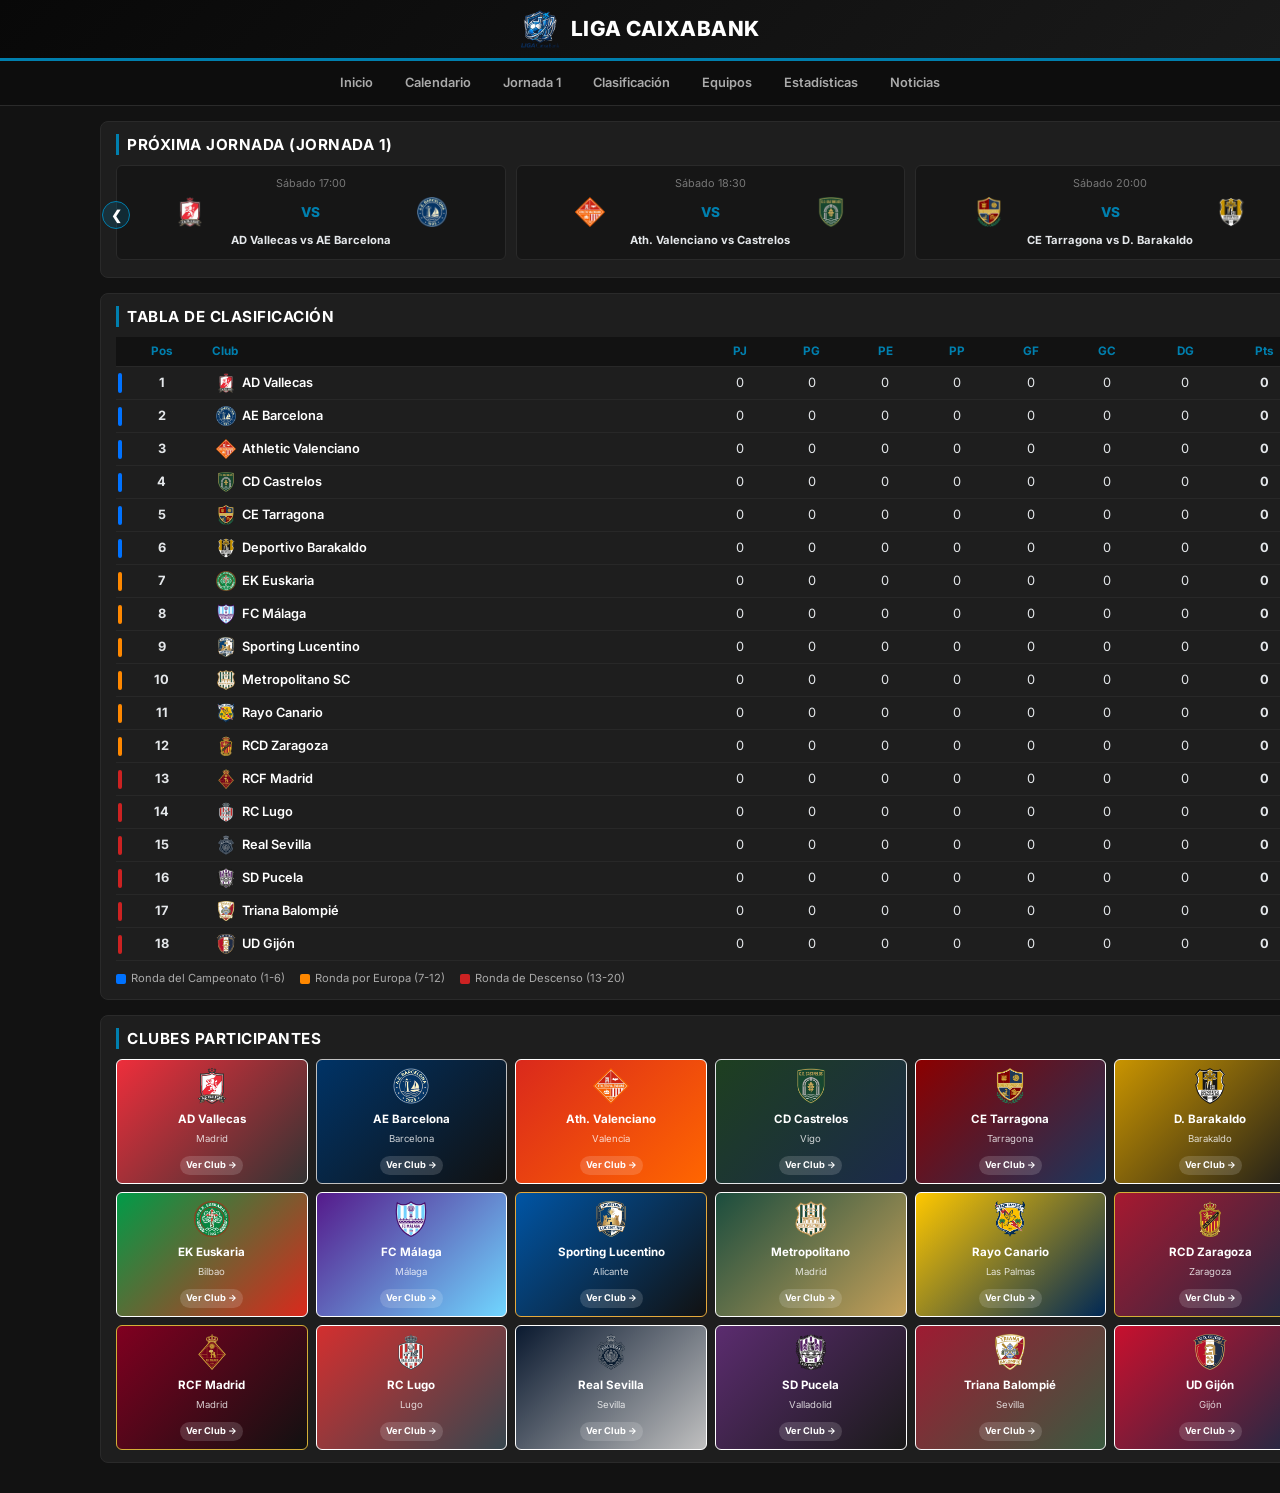
==== index.html @ 31c01895 "Refactor index.html for responsiveness and clarity Updated styles and layout for responsiveness and " ====
<!DOCTYPE html>
<html lang="es">
<head>
    <meta charset="UTF-8">
    <meta name="viewport" content="width=device-width, initial-scale=1.0">
    <title>Liga Caixabank - Portal Oficial</title>
    <link href="https://fonts.googleapis.com/css2?family=Inter:wght@400;600;700;800&display=swap" rel="stylesheet">
    <style>
        :root {
            --cb-blue: #007FAE;
            --cb-dark: #121212;
            --cb-card: #1E1E1E;
            --cb-gray: #E5E8EB;
            --cb-white: #FFFFFF;
        }

        * {
            margin: 0;
            padding: 0;
            box-sizing: border-box;
            font-family: 'Inter', -apple-system, sans-serif;
        }

        img, svg {
            max-width: 100% !important;
            height: auto !important;
            display: inline-block;
            vertical-align: middle;
        }

        body {
            background-color: var(--cb-dark);
            color: var(--cb-gray);
            font-size: 13px;
            line-height: 1.4;
        }

        header {
            background: linear-gradient(135deg, #080808 0%, #1a1a1a 100%);
            border-bottom: 3px solid var(--cb-blue);
            padding: 10px 15px;
            text-align: center;
        }

        .header-container {
            display: flex;
            align-items: center;
            justify-content: center;
            gap: 12px;
            max-width: 1100px;
            margin: 0 auto;
        }

        .header-logo {
            max-height: 38px !important;
            width: auto !important;
            object-fit: contain;
        }

        header h1 {
            color: var(--cb-white);
            font-size: 1.3rem;
            font-weight: 800;
            text-transform: uppercase;
            letter-spacing: 0.5px;
        }

        nav {
            background-color: #0d0d0d;
            display: flex;
            justify-content: center;
            flex-wrap: wrap;
            gap: 8px;
            padding: 8px;
            position: sticky;
            top: 0;
            z-index: 100;
            border-bottom: 1px solid #2a2a2a;
        }

        nav a {
            color: #aaa;
            text-decoration: none;
            font-weight: 600;
            padding: 5px 12px;
            border-radius: 4px;
            font-size: 0.8rem;
            transition: all 0.2s;
        }

        nav a:hover {
            background-color: var(--cb-blue);
            color: var(--cb-white);
        }

        .container {
            max-width: 1100px;
            margin: 15px auto;
            padding: 0 10px;
            display: grid;
            grid-template-columns: 2.2fr 1fr;
            gap: 15px;
        }

        .card {
            background: var(--cb-card);
            border-radius: 8px;
            padding: 12px 15px;
            margin-bottom: 15px;
            border: 1px solid #2a2a2a;
        }

        h2 {
            color: var(--cb-white);
            font-size: 0.95rem;
            margin-bottom: 10px;
            border-left: 3px solid var(--cb-blue);
            padding-left: 8px;
            text-transform: uppercase;
            letter-spacing: 0.5px;
        }

        /* Carrusel de Próxima Jornada */
        .slider-container {
            position: relative;
            display: flex;
            align-items: center;
        }

        .matches-grid {
            display: flex;
            gap: 10px;
            overflow-x: auto;
            scroll-behavior: smooth;
            width: 100%;
            padding-bottom: 5px;
            scrollbar-width: none;
        }

        .matches-grid::-webkit-scrollbar {
            display: none;
        }

        .match-card {
            min-width: 190px;
            flex: 0 0 calc(33.333% - 7px);
            background: #161616;
            border: 1px solid #2a2a2a;
            border-radius: 6px;
            padding: 10px;
            text-align: center;
        }

        .slider-btn {
            background: rgba(0, 127, 174, 0.2);
            color: var(--cb-white);
            border: 1px solid var(--cb-blue);
            width: 28px;
            height: 28px;
            border-radius: 50%;
            cursor: pointer;
            font-weight: bold;
            display: flex;
            align-items: center;
            justify-content: center;
            position: absolute;
            z-index: 10;
            transition: background 0.2s;
        }

        .slider-btn:hover {
            background: var(--cb-blue);
        }

        .slider-btn.prev { left: -14px; }
        .slider-btn.next { right: -14px; }

        .match-teams {
            display: flex;
            align-items: center;
            justify-content: space-around;
            margin: 6px 0;
        }

        .team-crest-wrapper {
            width: 30px !important;
            height: 30px !important;
            display: flex;
            align-items: center;
            justify-content: center;
        }

        .team-crest-wrapper img, .team-crest-wrapper svg {
            max-width: 30px !important;
            max-height: 30px !important;
            object-fit: contain;
        }

        .match-vs {
            font-weight: 800;
            color: var(--cb-blue);
            font-size: 0.85rem;
        }

        .match-time {
            font-size: 0.68rem;
            color: #777;
        }

        /* Tabla de Clasificación con DG */
        table {
            width: 100%;
            border-collapse: collapse;
            font-size: 0.8rem;
        }

        th, td {
            padding: 6px 4px;
            text-align: center;
            border-bottom: 1px solid #282828;
        }

        th {
            background-color: #121212;
            color: var(--cb-blue);
            font-weight: 700;
            font-size: 0.73rem;
        }

        .pos-cell {
            position: relative;
            font-weight: 700;
        }

        .ronda-campeonato::before {
            content: '';
            position: absolute;
            left: 2px;
            top: 20%;
            bottom: 20%;
            width: 3.5px;
            background-color: #0072ff;
            border-radius: 2px;
        }

        .ronda-europa::before {
            content: '';
            position: absolute;
            left: 2px;
            top: 20%;
            bottom: 20%;
            width: 3.5px;
            background-color: #ff8800;
            border-radius: 2px;
        }

        .ronda-descenso::before {
            content: '';
            position: absolute;
            left: 2px;
            top: 20%;
            bottom: 20%;
            width: 3.5px;
            background-color: #cc2222;
            border-radius: 2px;
        }

        .team-td {
            display: flex;
            align-items: center;
            gap: 6px;
            text-align: left;
            padding-left: 8px;
        }

        .team-td .team-crest-wrapper {
            width: 20px !important;
            height: 20px !important;
        }

        .team-td .team-crest-wrapper img, .team-td .team-crest-wrapper svg {
            max-width: 20px !important;
            max-height: 20px !important;
        }

        .team-link {
            color: var(--cb-white);
            text-decoration: none;
            font-weight: 600;
        }

        .team-link:hover {
            color: var(--cb-blue);
        }

        .table-legend {
            display: flex;
            gap: 15px;
            font-size: 0.7rem;
            margin-top: 10px;
            color: #aaa;
            align-items: center;
            flex-wrap: wrap;
        }

        .legend-item {
            display: flex;
            align-items: center;
            gap: 5px;
        }

        .legend-color {
            width: 10px;
            height: 10px;
            border-radius: 2px;
        }

        /* Galería de Equipos: exactamente 3 filas de 6 columnas */
        .teams-grid {
            display: grid;
            grid-template-columns: repeat(6, 1fr);
            gap: 8px;
        }

        .team-card {
            border-radius: 6px;
            padding: 8px 5px;
            text-align: center;
            color: var(--cb-white);
            display: flex;
            flex-direction: column;
            align-items: center;
            justify-content: space-between;
            min-height: 125px;
        }

        .team-card .team-crest-wrapper {
            width: 36px !important;
            height: 36px !important;
            margin-bottom: 4px;
        }

        .team-card .team-crest-wrapper img, .team-card .team-crest-wrapper svg {
            max-width: 36px !important;
            max-height: 36px !important;
        }

        .team-card h3 {
            font-size: 0.72rem;
            line-height: 1.1;
            margin-bottom: 2px;
        }

        .team-card p {
            font-size: 0.6rem;
            opacity: 0.8;
        }

        .btn-team {
            margin-top: 6px;
            padding: 3px 6px;
            background: rgba(255,255,255,0.15);
            border-radius: 10px;
            color: var(--cb-white);
            text-decoration: none;
            font-size: 0.58rem;
            font-weight: 700;
        }

        .btn-team:hover {
            background: var(--cb-white);
            color: #111;
        }

        /* Colores oficiales de los 20 equipos */
        .bg-advallecas { background: linear-gradient(135deg, #EE2E3B, #333333); border: 1px solid #FFFFFF; }
        .bg-aebarcelona { background: linear-gradient(135deg, #003366, #111); border: 1px solid #C0C0C0; }
        .bg-athleticvalenciano { background: linear-gradient(135deg, #DA291C, #FF6600); border: 1px solid #FFFFFF; }
        .bg-castrelos { background: linear-gradient(135deg, #1E3F20, #1B2A4A); border: 1px solid #E2E5E8; }
        .bg-cetarragona { background: linear-gradient(135deg, #8B0000, #1B365D); border: 1px solid #FFFFFF; }
        .bg-deportivobarakaldo { background: linear-gradient(135deg, #C99400, #1A1A1A); border: 1px solid #FFFFFF; }
        .bg-euskaria { background: linear-gradient(135deg, #009B48, #DA291C); border: 1px solid #FFFFFF; }
        .bg-fcmalaga { background: linear-gradient(135deg, #551A8B, #70D6FF); border: 1px solid #FFFFFF; }
        .bg-lucentino { background: linear-gradient(135deg, #0055A5, #111); border: 1px solid #E5A93C; }
        .bg-metropolitanosc { background: linear-gradient(135deg, #1B4D3E, #C5A059); border: 1px solid #FFFFFF; }
        .bg-rayocanario { background: linear-gradient(135deg, #FFC800, #002855); border: 1px solid #FFFFFF; }
        .bg-rcdzaragoza { background: linear-gradient(135deg, #A71930, #1D2A44); border: 1px solid #D4AF37; }
        .bg-rcfmadrid { background: linear-gradient(135deg, #800020, #111); border: 1px solid #D4AF37; }
        .bg-rclugo { background: linear-gradient(135deg, #D32F2F, #37474F); border: 1px solid #FFFFFF; }
        .bg-realsevilla { background: linear-gradient(135deg, #0A192F, #C0C0C0); border: 1px solid #FFFFFF; }
        .bg-sdpucela { background: linear-gradient(135deg, #5B2C6F, #1A1A1A); border: 1px solid #FFFFFF; }
        .bg-triana { background: linear-gradient(135deg, #9E1B32, #3A5A40); border: 1px solid #F8F9FA; }
        .bg-udgijon { background: linear-gradient(135deg, #C8102E, #1D2A44); border: 1px solid #FFFFFF; }

        .news-item {
            border-bottom: 1px solid #282828;
            padding-bottom: 8px;
            margin-bottom: 8px;
        }

        .news-item:last-child {
            border-bottom: none;
            margin-bottom: 0;
        }

        .news-item h4 {
            color: var(--cb-white);
            font-size: 0.82rem;
            font-weight: 600;
        }

        .news-item span {
            font-size: 0.68rem;
            color: var(--cb-blue);
            font-weight: 700;
        }

        .stat-row {
            display: flex;
            justify-content: space-between;
            padding: 6px 0;
            border-bottom: 1px solid #282828;
            font-size: 0.8rem;
        }

        @media (max-width: 900px) {
            .teams-grid {
                grid-template-columns: repeat(3, 1fr);
            }
            .container {
                grid-template-columns: 1fr;
            }
        }
    </style>
</head>
<body>

    <header>
        <div class="header-container">
            <img src="img/logo-liga.png" alt="Liga Caixabank Logo" class="header-logo" onerror="createSvgFallback(this, 'LC', '#007FAE', '#FFFFFF')">
            <h1>Liga Caixabank</h1>
        </div>
    </header>

    <nav>
        <a href="index.html">Inicio</a>
        <a href="calendario.html">Calendario</a>
        <a href="#jornada">Jornada 1</a>
        <a href="#clasificacion">Clasificación</a>
        <a href="#equipos">Equipos</a>
        <a href="#estadisticas">Estadísticas</a>
        <a href="#noticias">Noticias</a>
    </nav>

    <div class="container">
        
        <main>
            <!-- Próxima Jornada con Carrusel -->
            <section id="jornada" class="card">
                <h2>Próxima Jornada (Jornada 1)</h2>
                <div class="slider-container">
                    <button class="slider-btn prev" onclick="scrollMatches(-1)">❮</button>
                    <div class="matches-grid" id="matchesScroll">
                        <div class="match-card">
                            <div class="match-time">Sábado 17:00</div>
                            <div class="match-teams">
                                <div class="team-crest-wrapper"><img src="img/advallecas.png" alt="" onerror="createSvgFallback(this, 'ADV', '#EE2E3B', '#FFFFFF')"></div>
                                <div class="match-vs">VS</div>
                                <div class="team-crest-wrapper"><img src="img/aebarcelona.png" alt="" onerror="createSvgFallback(this, 'AEB', '#003366', '#C0C0C0')"></div>
                            </div>
                            <p style="font-size: 0.7rem; font-weight: 700;">AD Vallecas vs AE Barcelona</p>
                        </div>
                        <div class="match-card">
                            <div class="match-time">Sábado 18:30</div>
                            <div class="match-teams">
                                <div class="team-crest-wrapper"><img src="img/athleticvalenciano.png" alt="" onerror="createSvgFallback(this, 'ATV', '#DA291C', '#FFFFFF')"></div>
                                <div class="match-vs">VS</div>
                                <div class="team-crest-wrapper"><img src="img/castrelos.png" alt="" onerror="createSvgFallback(this, 'CDC', '#1E3F20', '#E2E5E8')"></div>
                            </div>
                            <p style="font-size: 0.7rem; font-weight: 700;">Ath. Valenciano vs Castrelos</p>
                        </div>
                        <div class="match-card">
                            <div class="match-time">Sábado 20:00</div>
                            <div class="match-teams">
                                <div class="team-crest-wrapper"><img src="img/cetarragona.png" alt="" onerror="createSvgFallback(this, 'CET', '#8B0000', '#FFFFFF')"></div>
                                <div class="match-vs">VS</div>
                                <div class="team-crest-wrapper"><img src="img/deportivobarakaldo.png" alt="" onerror="createSvgFallback(this, 'BAR', '#C99400', '#FFFFFF')"></div>
                            </div>
                            <p style="font-size: 0.7rem; font-weight: 700;">CE Tarragona vs D. Barakaldo</p>
                        </div>
                        <div class="match-card">
                            <div class="match-time">Domingo 12:00</div>
                            <div class="match-teams">
                                <div class="team-crest-wrapper"><img src="img/euskaria.png" alt="" onerror="createSvgFallback(this, 'EUS', '#009B48', '#FFFFFF')"></div>
                                <div class="match-vs">VS</div>
                                <div class="team-crest-wrapper"><img src="img/fcmalaga.png" alt="" onerror="createSvgFallback(this, 'MAL', '#551A8B', '#FFFFFF')"></div>
                            </div>
                            <p style="font-size: 0.7rem; font-weight: 700;">EK Euskaria vs FC Málaga</p>
                        </div>
                        <div class="match-card">
                            <div class="match-time">Domingo 16:30</div>
                            <div class="match-teams">
                                <div class="team-crest-wrapper"><img src="img/lucentino.png" alt="" onerror="createSvgFallback(this, 'SL', '#0055A5', '#E5A93C')"></div>
                                <div class="match-vs">VS</div>
                                <div class="team-crest-wrapper"><img src="img/metropolitanosc.png" alt="" onerror="createSvgFallback(this, 'MET', '#1B4D3E', '#C5A059')"></div>
                            </div>
                            <p style="font-size: 0.7rem; font-weight: 700;">Lucentino vs Metropolitano</p>
                        </div>
                        <div class="match-card">
                            <div class="match-time">Domingo 18:00</div>
                            <div class="match-teams">
                                <div class="team-crest-wrapper"><img src="img/rayocanario.png" alt="" onerror="createSvgFallback(this, 'RAY', '#FFC800', '#002855')"></div>
                                <div class="match-vs">VS</div>
                                <div class="team-crest-wrapper"><img src="img/zaragoza.png" alt="" onerror="createSvgFallback(this, 'RZ', '#A71930', '#D4AF37')"></div>
                            </div>
                            <p style="font-size: 0.7rem; font-weight: 700;">Rayo Canario vs RCD Zaragoza</p>
                        </div>
                    </div>
                    <button class="slider-btn next" onclick="scrollMatches(1)">❯</button>
                </div>
            </section>

            <!-- Tabla de Clasificación Ordenada Alfabéticamente (20 equipos) con DG -->
            <section id="clasificacion" class="card">
                <h2>Tabla de Clasificación</h2>
                <table>
                    <thead>
                        <tr>
                            <th>Pos</th>
                            <th style="text-align: left;">Club</th>
                            <th>PJ</th><th>PG</th><th>PE</th><th>PP</th>
                            <th>GF</th><th>GC</th><th>DG</th><th>Pts</th>
                        </tr>
                    </thead>
                    <tbody>
                        <tr>
                            <td class="pos-cell ronda-campeonato">1</td>
                            <td class="team-td">
                                <div class="team-crest-wrapper"><img src="img/advallecas.png" alt="" onerror="createSvgFallback(this, 'ADV', '#EE2E3B', '#FFFFFF')"></div>
                                <a href="equipos/advallecas.html" class="team-link">AD Vallecas</a>
                            </td>
                            <td>0</td><td>0</td><td>0</td><td>0</td><td>0</td><td>0</td><td>0</td><td><strong>0</strong></td>
                        </tr>
                        <tr>
                            <td class="pos-cell ronda-campeonato">2</td>
                            <td class="team-td">
                                <div class="team-crest-wrapper"><img src="img/aebarcelona.png" alt="" onerror="createSvgFallback(this, 'AEB', '#003366', '#C0C0C0')"></div>
                                <a href="equipos/aebarcelona.html" class="team-link">AE Barcelona</a>
                            </td>
                            <td>0</td><td>0</td><td>0</td><td>0</td><td>0</td><td>0</td><td>0</td><td><strong>0</strong></td>
                        </tr>
                        <tr>
                            <td class="pos-cell ronda-campeonato">3</td>
                            <td class="team-td">
                                <div class="team-crest-wrapper"><img src="img/athleticvalenciano.png" alt="" onerror="createSvgFallback(this, 'ATV', '#DA291C', '#FFFFFF')"></div>
                                <a href="equipos/athleticvalenciano.html" class="team-link">Athletic Valenciano</a>
                            </td>
                            <td>0</td><td>0</td><td>0</td><td>0</td><td>0</td><td>0</td><td>0</td><td><strong>0</strong></td>
                        </tr>
                        <tr>
                            <td class="pos-cell ronda-campeonato">4</td>
                            <td class="team-td">
                                <div class="team-crest-wrapper"><img src="img/castrelos.png" alt="" onerror="createSvgFallback(this, 'CDC', '#1E3F20', '#E2E5E8')"></div>
                                <a href="equipos/equipo-1.html" class="team-link">CD Castrelos</a>
                            </td>
                            <td>0</td><td>0</td><td>0</td><td>0</td><td>0</td><td>0</td><td>0</td><td><strong>0</strong></td>
                        </tr>
                        <tr>
                            <td class="pos-cell ronda-campeonato">5</td>
                            <td class="team-td">
                                <div class="team-crest-wrapper"><img src="img/cetarragona.png" alt="" onerror="createSvgFallback(this, 'CET', '#8B0000', '#FFFFFF')"></div>
                                <a href="equipos/cetarragona.html" class="team-link">CE Tarragona</a>
                            </td>
                            <td>0</td><td>0</td><td>0</td><td>0</td><td>0</td><td>0</td><td>0</td><td><strong>0</strong></td>
                        </tr>
                        <tr>
                            <td class="pos-cell ronda-campeonato">6</td>
                            <td class="team-td">
                                <div class="team-crest-wrapper"><img src="img/deportivobarakaldo.png" alt="" onerror="createSvgFallback(this, 'BAR', '#C99400', '#FFFFFF')"></div>
                                <a href="equipos/deportivobarakaldo.html" class="team-link">Deportivo Barakaldo</a>
                            </td>
                            <td>0</td><td>0</td><td>0</td><td>0</td><td>0</td><td>0</td><td>0</td><td><strong>0</strong></td>
                        </tr>
                        <tr>
                            <td class="pos-cell ronda-europa">7</td>
                            <td class="team-td">
                                <div class="team-crest-wrapper"><img src="img/euskaria.png" alt="" onerror="createSvgFallback(this, 'EUS', '#009B48', '#FFFFFF')"></div>
                                <a href="equipos/euskaria.html" class="team-link">EK Euskaria</a>
                            </td>
                            <td>0</td><td>0</td><td>0</td><td>0</td><td>0</td><td>0</td><td>0</td><td><strong>0</strong></td>
                        </tr>
                        <tr>
                            <td class="pos-cell ronda-europa">8</td>
                            <td class="team-td">
                                <div class="team-crest-wrapper"><img src="img/fcmalaga.png" alt="" onerror="createSvgFallback(this, 'MAL', '#551A8B', '#FFFFFF')"></div>
                                <a href="equipos/fcmalaga.html" class="team-link">FC Málaga</a>
                            </td>
                            <td>0</td><td>0</td><td>0</td><td>0</td><td>0</td><td>0</td><td>0</td><td><strong>0</strong></td>
                        </tr>
                        <tr>
                            <td class="pos-cell ronda-europa">9</td>
                            <td class="team-td">
                                <div class="team-crest-wrapper"><img src="img/lucentino.png" alt="" onerror="createSvgFallback(this, 'SL', '#0055A5', '#E5A93C')"></div>
                                <a href="equipos/equipo-2.html" class="team-link">Sporting Lucentino</a>
                            </td>
                            <td>0</td><td>0</td><td>0</td><td>0</td><td>0</td><td>0</td><td>0</td><td><strong>0</strong></td>
                        </tr>
                        <tr>
                            <td class="pos-cell ronda-europa">10</td>
                            <td class="team-td">
                                <div class="team-crest-wrapper"><img src="img/metropolitanosc.png" alt="" onerror="createSvgFallback(this, 'MET', '#1B4D3E', '#C5A059')"></div>
                                <a href="equipos/metropolitanosc.html" class="team-link">Metropolitano SC</a>
                            </td>
                            <td>0</td><td>0</td><td>0</td><td>0</td><td>0</td><td>0</td><td>0</td><td><strong>0</strong></td>
                        </tr>
                        <tr>
                            <td class="pos-cell ronda-europa">11</td>
                            <td class="team-td">
                                <div class="team-crest-wrapper"><img src="img/rayocanario.png" alt="" onerror="createSvgFallback(this, 'RAY', '#FFC800', '#002855')"></div>
                                <a href="equipos/rayocanario.html" class="team-link">Rayo Canario</a>
                            </td>
                            <td>0</td><td>0</td><td>0</td><td>0</td><td>0</td><td>0</td><td>0</td><td><strong>0</strong></td>
                        </tr>
                        <tr>
                            <td class="pos-cell ronda-europa">12</td>
                            <td class="team-td">
                                <div class="team-crest-wrapper"><img src="img/zaragoza.png" alt="" onerror="createSvgFallback(this, 'RZ', '#A71930', '#D4AF37')"></div>
                                <a href="equipos/equipo-5.html" class="team-link">RCD Zaragoza</a>
                            </td>
                            <td>0</td><td>0</td><td>0</td><td>0</td><td>0</td><td>0</td><td>0</td><td><strong>0</strong></td>
                        </tr>
                        <tr>
                            <td class="pos-cell ronda-descenso">13</td>
                            <td class="team-td">
                                <div class="team-crest-wrapper"><img src="img/rcfmadrid.png" alt="" onerror="createSvgFallback(this, 'RCF', '#800020', '#FFFFFF')"></div>
                                <a href="equipos/rcfmadrid.html" class="team-link">RCF Madrid</a>
                            </td>
                            <td>0</td><td>0</td><td>0</td><td>0</td><td>0</td><td>0</td><td>0</td><td><strong>0</strong></td>
                        </tr>
                        <tr>
                            <td class="pos-cell ronda-descenso">14</td>
                            <td class="team-td">
                                <div class="team-crest-wrapper"><img src="img/rclugo.png" alt="" onerror="createSvgFallback(this, 'LUG', '#D32F2F', '#FFFFFF')"></div>
                                <a href="equipos/rclugo.html" class="team-link">RC Lugo</a>
                            </td>
                            <td>0</td><td>0</td><td>0</td><td>0</td><td>0</td><td>0</td><td>0</td><td><strong>0</strong></td>
                        </tr>
                        <tr>
                            <td class="pos-cell ronda-descenso">15</td>
                            <td class="team-td">
                                <div class="team-crest-wrapper"><img src="img/realsevilla.png" alt="" onerror="createSvgFallback(this, 'SEV', '#0A192F', '#C0C0C0')"></div>
                                <a href="equipos/realsevilla.html" class="team-link">Real Sevilla</a>
                            </td>
                            <td>0</td><td>0</td><td>0</td><td>0</td><td>0</td><td>0</td><td>0</td><td><strong>0</strong></td>
                        </tr>
                        <tr>
                            <td class="pos-cell ronda-descenso">16</td>
                            <td class="team-td">
                                <div class="team-crest-wrapper"><img src="img/sdpucela.png" alt="" onerror="createSvgFallback(this, 'PUC', '#5B2C6F', '#FFFFFF')"></div>
                                <a href="equipos/sdpucela.html" class="team-link">SD Pucela</a>
                            </td>
                            <td>0</td><td>0</td><td>0</td><td>0</td><td>0</td><td>0</td><td>0</td><td><strong>0</strong></td>
                        </tr>
                        <tr>
                            <td class="pos-cell ronda-descenso">17</td>
                            <td class="team-td">
                                <div class="team-crest-wrapper"><img src="img/triana.png" alt="" onerror="createSvgFallback(this, 'TB', '#9E1B32', '#F8F9FA')"></div>
                                <a href="equipos/equipo-3.html" class="team-link">Triana Balompié</a>
                            </td>
                            <td>0</td><td>0</td><td>0</td><td>0</td><td>0</td><td>0</td><td>0</td><td><strong>0</strong></td>
                        </tr>
                        <tr>
                            <td class="pos-cell ronda-descenso">18</td>
                            <td class="team-td">
                                <div class="team-crest-wrapper"><img src="img/gijon.png" alt="" onerror="createSvgFallback(this, 'UDG', '#C8102E', '#FFFFFF')"></div>
                                <a href="equipos/equipo-4.html" class="team-link">UD Gijón</a>
                            </td>
                            <td>0</td><td>0</td><td>0</td><td>0</td><td>0</td><td>0</td><td>0</td><td><strong>0</strong></td>
                        </tr>
                    </tbody>
                </table>
                <div class="table-legend">
                    <div class="legend-item"><div class="legend-color" style="background-color: #0072ff;"></div> Ronda del Campeonato (1-6)</div>
                    <div class="legend-item"><div class="legend-color" style="background-color: #ff8800;"></div> Ronda por Europa (7-12)</div>
                    <div class="legend-item"><div class="legend-color" style="background-color: #cc2222;"></div> Ronda de Descenso (13-20)</div>
                </div>
            </section>

            <!-- Galería de los 20 Clubes (3 filas de 6) -->
            <section id="equipos" class="card">
                <h2>Clubes Participantes</h2>
                <div class="teams-grid">
                    <div class="team-card bg-advallecas">
                        <div class="team-crest-wrapper"><img src="img/advallecas.png" alt="" onerror="createSvgFallback(this, 'ADV', '#EE2E3B', '#FFFFFF')"></div>
                        <h3>AD Vallecas</h3>
                        <p>Madrid</p>
                        <a href="equipos/advallecas.html" class="btn-team">Ver Club →</a>
                    </div>
                    <div class="team-card bg-aebarcelona">
                        <div class="team-crest-wrapper"><img src="img/aebarcelona.png" alt="" onerror="createSvgFallback(this, 'AEB', '#003366', '#C0C0C0')"></div>
                        <h3>AE Barcelona</h3>
                        <p>Barcelona</p>
                        <a href="equipos/aebarcelona.html" class="btn-team">Ver Club →</a>
                    </div>
                    <div class="team-card bg-athleticvalenciano">
                        <div class="team-crest-wrapper"><img src="img/athleticvalenciano.png" alt="" onerror="createSvgFallback(this, 'ATV', '#DA291C', '#FFFFFF')"></div>
                        <h3>Ath. Valenciano</h3>
                        <p>Valencia</p>
                        <a href="equipos/athleticvalenciano.html" class="btn-team">Ver Club →</a>
                    </div>
                    <div class="team-card bg-castrelos">
                        <div class="team-crest-wrapper"><img src="img/castrelos.png" alt="" onerror="createSvgFallback(this, 'CDC', '#1E3F20', '#E2E5E8')"></div>
                        <h3>CD Castrelos</h3>
                        <p>Vigo</p>
                        <a href="equipos/equipo-1.html" class="btn-team">Ver Club →</a>
                    </div>
                    <div class="team-card bg-cetarragona">
                        <div class="team-crest-wrapper"><img src="img/cetarragona.png" alt="" onerror="createSvgFallback(this, 'CET', '#8B0000', '#FFFFFF')"></div>
                        <h3>CE Tarragona</h3>
                        <p>Tarragona</p>
                        <a href="equipos/cetarragona.html" class="btn-team">Ver Club →</a>
                    </div>
                    <div class="team-card bg-deportivobarakaldo">
                        <div class="team-crest-wrapper"><img src="img/deportivobarakaldo.png" alt="" onerror="createSvgFallback(this, 'BAR', '#C99400', '#FFFFFF')"></div>
                        <h3>D. Barakaldo</h3>
                        <p>Barakaldo</p>
                        <a href="equipos/deportivobarakaldo.html" class="btn-team">Ver Club →</a>
                    </div>
                    <div class="team-card bg-euskaria">
                        <div class="team-crest-wrapper"><img src="img/euskaria.png" alt="" onerror="createSvgFallback(this, 'EUS', '#009B48', '#FFFFFF')"></div>
                        <h3>EK Euskaria</h3>
                        <p>Bilbao</p>
                        <a href="equipos/euskaria.html" class="btn-team">Ver Club →</a>
                    </div>
                    <div class="team-card bg-fcmalaga">
                        <div class="team-crest-wrapper"><img src="img/fcmalaga.png" alt="" onerror="createSvgFallback(this, 'MAL', '#551A8B', '#FFFFFF')"></div>
                        <h3>FC Málaga</h3>
                        <p>Málaga</p>
                        <a href="equipos/fcmalaga.html" class="btn-team">Ver Club →</a>
                    </div>
                    <div class="team-card bg-lucentino">
                        <div class="team-crest-wrapper"><img src="img/lucentino.png" alt="" onerror="createSvgFallback(this, 'SL', '#0055A5', '#E5A93C')"></div>
                        <h3>Sporting Lucentino</h3>
                        <p>Alicante</p>
                        <a href="equipos/equipo-2.html" class="btn-team">Ver Club →</a>
                    </div>
                    <div class="team-card bg-metropolitanosc">
                        <div class="team-crest-wrapper"><img src="img/metropolitanosc.png" alt="" onerror="createSvgFallback(this, 'MET', '#1B4D3E', '#C5A059')"></div>
                        <h3>Metropolitano</h3>
                        <p>Madrid</p>
                        <a href="equipos/metropolitanosc.html" class="btn-team">Ver Club →</a>
                    </div>
                    <div class="team-card bg-rayocanario">
                        <div class="team-crest-wrapper"><img src="img/rayocanario.png" alt="" onerror="createSvgFallback(this, 'RAY', '#FFC800', '#002855')"></div>
                        <h3>Rayo Canario</h3>
                        <p>Las Palmas</p>
                        <a href="equipos/rayocanario.html" class="btn-team">Ver Club →</a>
                    </div>
                    <div class="team-card bg-rcdzaragoza">
                        <div class="team-crest-wrapper"><img src="img/zaragoza.png" alt="" onerror="createSvgFallback(this, 'RZ', '#A71930', '#D4AF37')"></div>
                        <h3>RCD Zaragoza</h3>
                        <p>Zaragoza</p>
                        <a href="equipos/equipo-5.html" class="btn-team">Ver Club →</a>
                    </div>
                    <div class="team-card bg-rcfmadrid">
                        <div class="team-crest-wrapper"><img src="img/rcfmadrid.png" alt="" onerror="createSvgFallback(this, 'RCF', '#800020', '#FFFFFF')"></div>
                        <h3>RCF Madrid</h3>
                        <p>Madrid</p>
                        <a href="equipos/rcfmadrid.html" class="btn-team">Ver Club →</a>
                    </div>
                    <div class="team-card bg-rclugo">
                        <div class="team-crest-wrapper"><img src="img/rclugo.png" alt="" onerror="createSvgFallback(this, 'LUG', '#D32F2F', '#FFFFFF')"></div>
                        <h3>RC Lugo</h3>
                        <p>Lugo</p>
                        <a href="equipos/rclugo.html" class="btn-team">Ver Club →</a>
                    </div>
                    <div class="team-card bg-realsevilla">
                        <div class="team-crest-wrapper"><img src="img/realsevilla.png" alt="" onerror="createSvgFallback(this, 'SEV', '#0A192F', '#C0C0C0')"></div>
                        <h3>Real Sevilla</h3>
                        <p>Sevilla</p>
                        <a href="equipos/realsevilla.html" class="btn-team">Ver Club →</a>
                    </div>
                    <div class="team-card bg-sdpucela">
                        <div class="team-crest-wrapper"><img src="img/sdpucela.png" alt="" onerror="createSvgFallback(this, 'PUC', '#5B2C6F', '#1A1A1A')"></div>
                        <h3>SD Pucela</h3>
                        <p>Valladolid</p>
                        <a href="equipos/sdpucela.html" class="btn-team">Ver Club →</a>
                    </div>
                    <div class="team-card bg-triana">
                        <div class="team-crest-wrapper"><img src="img/triana.png" alt="" onerror="createSvgFallback(this, 'TB', '#9E1B32', '#F8F9FA')"></div>
                        <h3>Triana Balompié</h3>
                        <p>Sevilla</p>
                        <a href="equipos/equipo-3.html" class="btn-team">Ver Club →</a>
                    </div>
                    <div class="team-card bg-udgijon">
                        <div class="team-crest-wrapper"><img src="img/gijon.png" alt="" onerror="createSvgFallback(this, 'UDG', '#C8102E', '#FFFFFF')"></div>
                        <h3>UD Gijón</h3>
                        <p>Gijón</p>
                        <a href="equipos/equipo-4.html" class="btn-team">Ver Club →</a>
                    </div>
                </div>
            </section>
        </main>

        <aside>
            <section id="noticias" class="card">
                <h2>Última Hora</h2>
                <div class="news-item">
                    <span>LIGA CAIXABANK</span>
                    <h4>¡Liga cerrada a 20 equipos con Metropolitano y Rayo Canario!</h4>
                </div>
                <div class="news-item">
                    <span>CALENDARIO</span>
                    <h4>Ya disponible el acceso al calendario general de la temporada</h4>
                </div>
            </section>

            <section id="estadisticas" class="card">
                <h2>Top Goleadores</h2>
                <div class="stat-row">
                    <span>1. Mateo Rivas (Castrelos)</span>
                    <strong style="color:var(--cb-blue);">0 goles</strong>
                </div>
                <div class="stat-row">
                    <span>2. Rodrigo Moreno (Lucentino)</span>
                    <strong style="color:var(--cb-blue);">0 goles</strong>
                </div>
            </section>
        </aside>

    </div>

    <script>
        function createSvgFallback(imgElement, initials, bgColor, strokeColor) {
            const svg = `
                <svg xmlns="http://www.w3.org/2000/svg" viewBox="0 0 100 100" width="100%" height="100%">
                    <path d="M50 5 L85 20 V50 C85 72 50 95 50 95 C50 95 15 72 15 50 V20 Z" fill="${bgColor}" stroke="${strokeColor}" stroke-width="6"/>
                    <text x="50" y="58" font-family="'Inter', sans-serif" font-size="30" font-weight="800" fill="${strokeColor}" text-anchor="middle" dominant-baseline="middle">${initials}</text>
                </svg>
            `;
            const wrapper = imgElement.parentElement;
            wrapper.innerHTML = svg;
        }

        function scrollMatches(direction) {
            const container = document.getElementById('matchesScroll');
            const scrollAmount = 210;
            container.scrollBy({ left: direction * scrollAmount, behavior: 'smooth' });
        }
    </script>
</body>
</html>
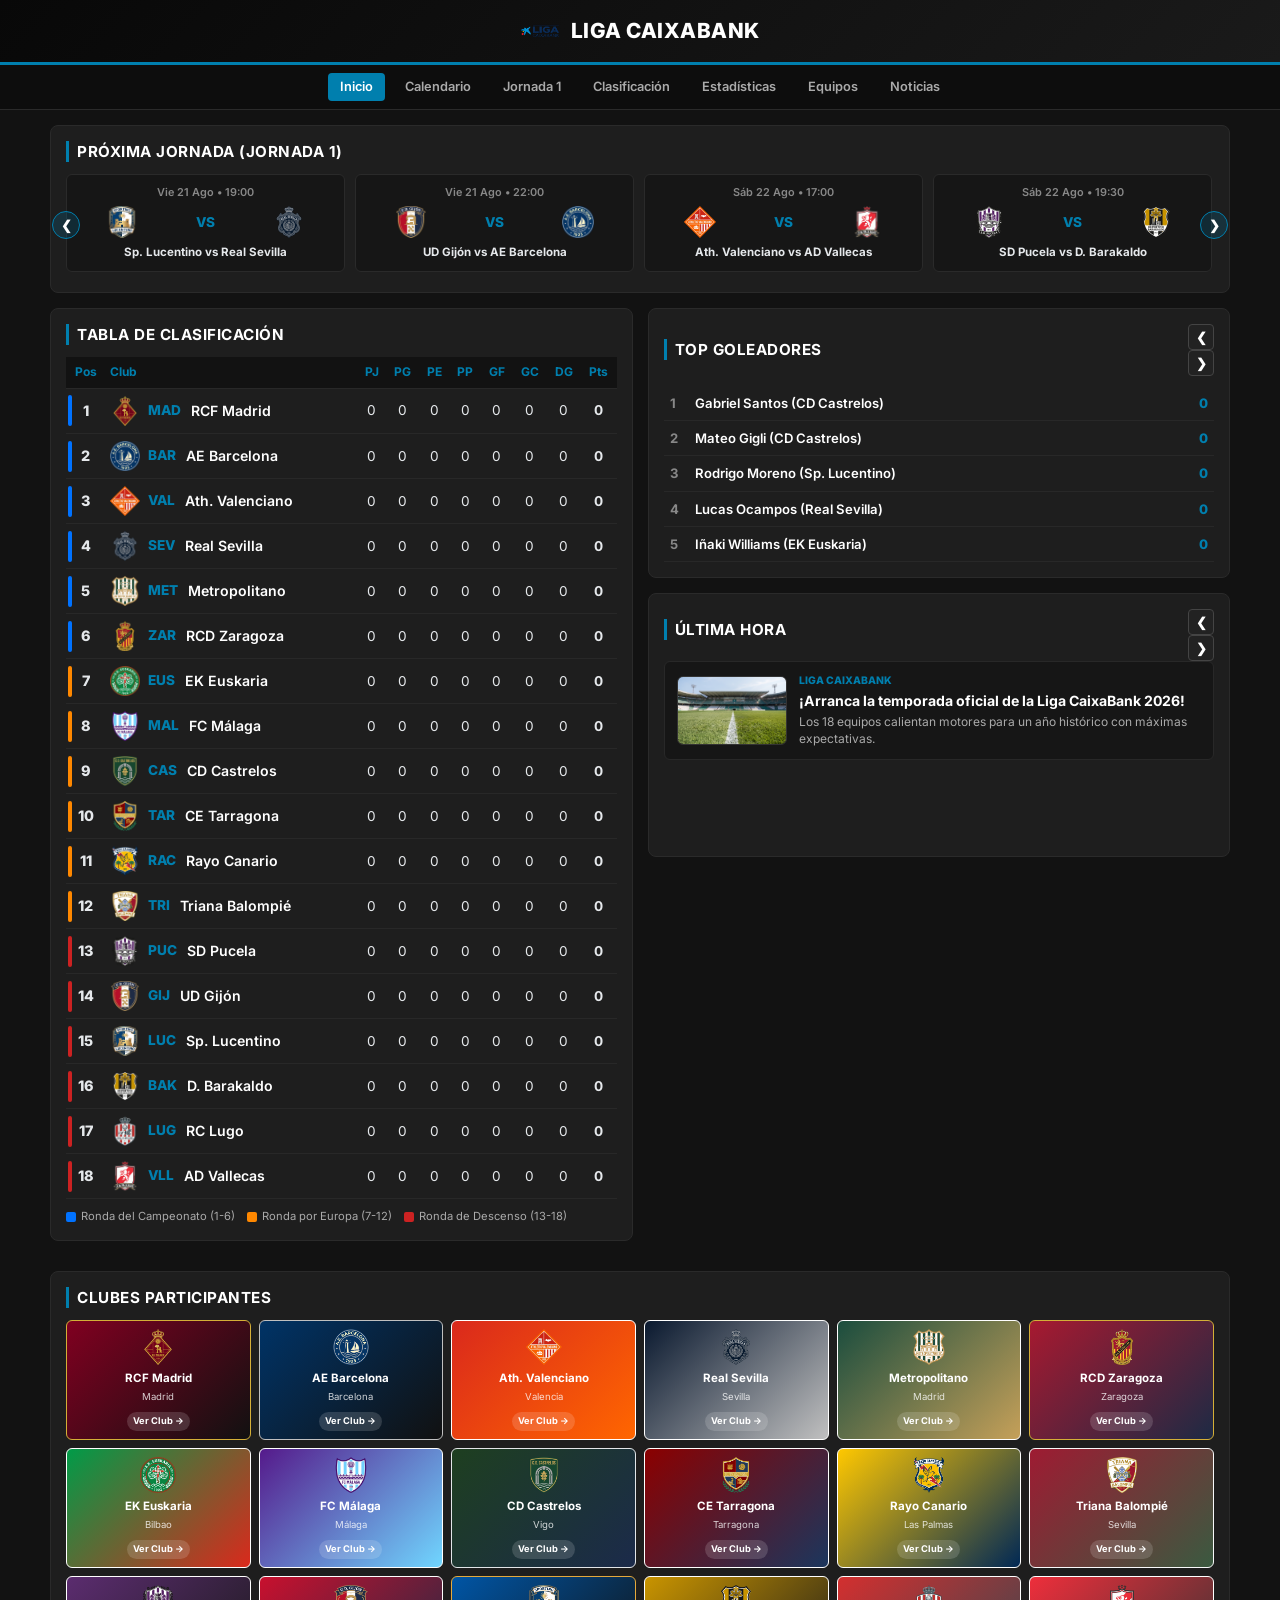
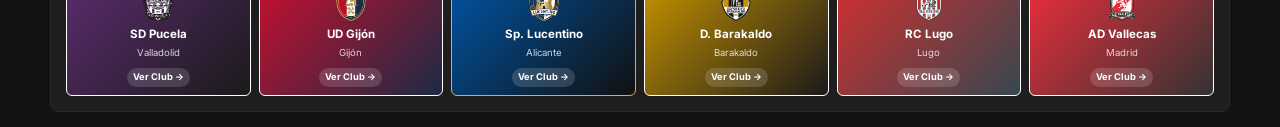
==== commit 9ee4e359: "Update print statement from 'Hello' to 'Goodbye'" ====
--- a/index.html
+++ b/index.html
@@ -38,7 +38,7 @@
         header {
             background: linear-gradient(135deg, #080808 0%, #1a1a1a 100%);
             border-bottom: 3px solid var(--cb-blue);
-            padding: 10px 15px;
+            padding: 12px 15px;
             text-align: center;
         }
 
@@ -47,7 +47,7 @@
             align-items: center;
             justify-content: center;
             gap: 12px;
-            max-width: 1100px;
+            max-width: 1200px;
             margin: 0 auto;
         }
 
@@ -88,24 +88,21 @@
             transition: all 0.2s;
         }
 
-        nav a:hover {
+        nav a:hover, nav a.active {
             background-color: var(--cb-blue);
             color: var(--cb-white);
         }
 
         .container {
-            max-width: 1100px;
+            max-width: 1200px;
             margin: 15px auto;
             padding: 0 10px;
-            display: grid;
-            grid-template-columns: 2.2fr 1fr;
-            gap: 15px;
         }
 
         .card {
             background: var(--cb-card);
             border-radius: 8px;
-            padding: 12px 15px;
+            padding: 15px;
             margin-bottom: 15px;
             border: 1px solid #2a2a2a;
         }
@@ -113,14 +110,14 @@
         h2 {
             color: var(--cb-white);
             font-size: 0.95rem;
-            margin-bottom: 10px;
+            margin-bottom: 12px;
             border-left: 3px solid var(--cb-blue);
             padding-left: 8px;
             text-transform: uppercase;
             letter-spacing: 0.5px;
         }
 
-        /* Carrusel de Próxima Jornada */
+        /* CARRUSEL DE PRÓXIMA JORNADA SUPERIOR */
         .slider-container {
             position: relative;
             display: flex;
@@ -142,8 +139,8 @@
         }
 
         .match-card {
-            min-width: 190px;
-            flex: 0 0 calc(33.333% - 7px);
+            min-width: 200px;
+            flex: 0 0 calc(25% - 8px);
             background: #161616;
             border: 1px solid #2a2a2a;
             border-radius: 6px;
@@ -168,10 +165,7 @@
             transition: background 0.2s;
         }
 
-        .slider-btn:hover {
-            background: var(--cb-blue);
-        }
-
+        .slider-btn:hover { background: var(--cb-blue); }
         .slider-btn.prev { left: -14px; }
         .slider-btn.next { right: -14px; }
 
@@ -183,16 +177,17 @@
         }
 
         .team-crest-wrapper {
-            width: 30px !important;
-            height: 30px !important;
+            width: 32px !important;
+            height: 32px !important;
             display: flex;
             align-items: center;
             justify-content: center;
+            flex-shrink: 0;
         }
 
         .team-crest-wrapper img, .team-crest-wrapper svg {
-            max-width: 30px !important;
-            max-height: 30px !important;
+            max-width: 32px !important;
+            max-height: 32px !important;
             object-fit: contain;
         }
 
@@ -204,98 +199,90 @@
 
         .match-time {
             font-size: 0.68rem;
-            color: #777;
-        }
-
-        /* Tabla de Clasificación con DG */
-        table {
+            color: #888;
+            font-weight: 600;
+        }
+
+        /* LAYOUT PRINCIPAL: 2 COLUMNAS 50% - 50% */
+        .main-grid {
+            display: grid;
+            grid-template-columns: 1fr 1fr;
+            gap: 15px;
+        }
+
+        /* TABLA DE CLASIFICACIÓN AMPLIADA */
+        table.clasificacion-table {
             width: 100%;
             border-collapse: collapse;
-            font-size: 0.8rem;
-        }
-
-        th, td {
-            padding: 6px 4px;
+            font-size: 0.85rem;
+        }
+
+        table.clasificacion-table th, table.clasificacion-table td {
+            padding: 7px 4px;
             text-align: center;
             border-bottom: 1px solid #282828;
         }
 
-        th {
+        table.clasificacion-table th {
             background-color: #121212;
             color: var(--cb-blue);
             font-weight: 700;
-            font-size: 0.73rem;
+            font-size: 0.75rem;
         }
 
         .pos-cell {
             position: relative;
-            font-weight: 700;
+            font-weight: 800;
+            font-size: 0.9rem;
         }
 
         .ronda-campeonato::before {
-            content: '';
-            position: absolute;
-            left: 2px;
-            top: 20%;
-            bottom: 20%;
-            width: 3.5px;
-            background-color: #0072ff;
-            border-radius: 2px;
-        }
-
+            content: ''; position: absolute; left: 2px; top: 15%; bottom: 15%; width: 4px; background-color: #0072ff; border-radius: 2px;
+        }
         .ronda-europa::before {
-            content: '';
-            position: absolute;
-            left: 2px;
-            top: 20%;
-            bottom: 20%;
-            width: 3.5px;
-            background-color: #ff8800;
-            border-radius: 2px;
-        }
-
+            content: ''; position: absolute; left: 2px; top: 15%; bottom: 15%; width: 4px; background-color: #ff8800; border-radius: 2px;
+        }
         .ronda-descenso::before {
-            content: '';
-            position: absolute;
-            left: 2px;
-            top: 20%;
-            bottom: 20%;
-            width: 3.5px;
-            background-color: #cc2222;
-            border-radius: 2px;
+            content: ''; position: absolute; left: 2px; top: 15%; bottom: 15%; width: 4px; background-color: #cc2222; border-radius: 2px;
         }
 
         .team-td {
             display: flex;
             align-items: center;
-            gap: 6px;
+            gap: 8px;
             text-align: left;
-            padding-left: 8px;
+            padding-left: 10px;
         }
 
         .team-td .team-crest-wrapper {
-            width: 20px !important;
-            height: 20px !important;
+            width: 30px !important;
+            height: 30px !important;
         }
 
         .team-td .team-crest-wrapper img, .team-td .team-crest-wrapper svg {
-            max-width: 20px !important;
-            max-height: 20px !important;
+            max-width: 30px !important;
+            max-height: 30px !important;
+        }
+
+        .short-name {
+            font-weight: 800;
+            color: var(--cb-blue);
+            font-size: 0.85rem;
+            margin-right: 2px;
         }
 
         .team-link {
             color: var(--cb-white);
             text-decoration: none;
             font-weight: 600;
-        }
-
-        .team-link:hover {
-            color: var(--cb-blue);
-        }
+            font-size: 0.88rem;
+        }
+
+        .team-link:hover { color: var(--cb-blue); }
 
         .table-legend {
             display: flex;
-            gap: 15px;
+            gap: 12px;
             font-size: 0.7rem;
             margin-top: 10px;
             color: #aaa;
@@ -303,19 +290,117 @@
             flex-wrap: wrap;
         }
 
-        .legend-item {
-            display: flex;
-            align-items: center;
-            gap: 5px;
-        }
-
-        .legend-color {
-            width: 10px;
-            height: 10px;
-            border-radius: 2px;
-        }
-
-        /* Galería de Equipos: exactamente 3 filas de 6 columnas */
+        .legend-item { display: flex; align-items: center; gap: 5px; }
+        .legend-color { width: 10px; height: 10px; border-radius: 2px; }
+
+        /* CARRUSEL DE ESTADÍSTICAS EN SLIDE */
+        .stats-header {
+            display: flex;
+            align-items: center;
+            justify-content: space-between;
+            margin-bottom: 10px;
+        }
+
+        .stats-nav-btn {
+            background: #222;
+            color: var(--cb-white);
+            border: 1px solid #444;
+            width: 26px;
+            height: 26px;
+            border-radius: 4px;
+            cursor: pointer;
+            font-weight: bold;
+            display: flex;
+            align-items: center;
+            justify-content: center;
+        }
+
+        .stats-nav-btn:hover { background: var(--cb-blue); border-color: var(--cb-blue); }
+
+        .stats-slide { display: none; }
+        .stats-slide.active { display: block; }
+
+        .stat-table {
+            width: 100%;
+            border-collapse: collapse;
+            font-size: 0.82rem;
+        }
+
+        .stat-table td {
+            padding: 8px 6px;
+            border-bottom: 1px solid #282828;
+        }
+
+        .stat-table td:first-child { font-weight: 700; color: #888; width: 25px; }
+        .stat-table td:nth-child(2) { color: var(--cb-white); font-weight: 600; }
+        .stat-table td:last-child { text-align: right; color: var(--cb-blue); font-weight: 800; }
+
+        /* SECCIÓN DE NOTICIAS CON AUTO-DESPLAZAMIENTO CADA 15s */
+        .news-header {
+            display: flex;
+            align-items: center;
+            justify-content: space-between;
+        }
+
+        .news-card-wrapper {
+            position: relative;
+            overflow: hidden;
+            min-height: 180px;
+        }
+
+        .news-slide {
+            display: none;
+            gap: 12px;
+            align-items: center;
+            background: #161616;
+            padding: 12px;
+            border-radius: 6px;
+            border: 1px solid #282828;
+            animation: fadeIn 0.5s ease-in-out;
+        }
+
+        .news-slide.active { display: flex; }
+
+        @keyframes fadeIn {
+            from { opacity: 0; transform: translateY(5px); }
+            to { opacity: 1; transform: translateY(0); }
+        }
+
+        .news-img {
+            width: 110px;
+            height: 85px;
+            object-fit: cover;
+            border-radius: 6px;
+            border: 1px solid #333;
+            flex-shrink: 0;
+        }
+
+        .news-content {
+            display: flex;
+            flex-direction: column;
+            gap: 4px;
+        }
+
+        .news-tag {
+            font-size: 0.65rem;
+            color: var(--cb-blue);
+            font-weight: 800;
+            text-transform: uppercase;
+        }
+
+        .news-title {
+            color: var(--cb-white);
+            font-size: 0.88rem;
+            font-weight: 700;
+            line-height: 1.2;
+        }
+
+        .news-desc {
+            font-size: 0.75rem;
+            color: #aaa;
+        }
+
+        /* GALERÍA DE CLUBES (3 FILAS DE 6) */
         .teams-grid {
             display: grid;
             grid-template-columns: repeat(6, 1fr);
@@ -331,7 +416,7 @@
             flex-direction: column;
             align-items: center;
             justify-content: space-between;
-            min-height: 125px;
+            min-height: 120px;
         }
 
         .team-card .team-crest-wrapper {
@@ -367,12 +452,9 @@
             font-weight: 700;
         }
 
-        .btn-team:hover {
-            background: var(--cb-white);
-            color: #111;
-        }
-
-        /* Colores oficiales de los 20 equipos */
+        .btn-team:hover { background: var(--cb-white); color: #111; }
+
+        /* Colores oficiales de los 18 clubes */
         .bg-advallecas { background: linear-gradient(135deg, #EE2E3B, #333333); border: 1px solid #FFFFFF; }
         .bg-aebarcelona { background: linear-gradient(135deg, #003366, #111); border: 1px solid #C0C0C0; }
         .bg-athleticvalenciano { background: linear-gradient(135deg, #DA291C, #FF6600); border: 1px solid #FFFFFF; }
@@ -392,44 +474,10 @@
         .bg-triana { background: linear-gradient(135deg, #9E1B32, #3A5A40); border: 1px solid #F8F9FA; }
         .bg-udgijon { background: linear-gradient(135deg, #C8102E, #1D2A44); border: 1px solid #FFFFFF; }
 
-        .news-item {
-            border-bottom: 1px solid #282828;
-            padding-bottom: 8px;
-            margin-bottom: 8px;
-        }
-
-        .news-item:last-child {
-            border-bottom: none;
-            margin-bottom: 0;
-        }
-
-        .news-item h4 {
-            color: var(--cb-white);
-            font-size: 0.82rem;
-            font-weight: 600;
-        }
-
-        .news-item span {
-            font-size: 0.68rem;
-            color: var(--cb-blue);
-            font-weight: 700;
-        }
-
-        .stat-row {
-            display: flex;
-            justify-content: space-between;
-            padding: 6px 0;
-            border-bottom: 1px solid #282828;
-            font-size: 0.8rem;
-        }
-
         @media (max-width: 900px) {
-            .teams-grid {
-                grid-template-columns: repeat(3, 1fr);
-            }
-            .container {
-                grid-template-columns: 1fr;
-            }
+            .main-grid { grid-template-columns: 1fr; }
+            .teams-grid { grid-template-columns: repeat(3, 1fr); }
+            .match-card { flex: 0 0 calc(50% - 5px); }
         }
     </style>
 </head>
@@ -443,87 +491,126 @@
     </header>
 
     <nav>
-        <a href="index.html">Inicio</a>
+        <a href="index.html" class="active">Inicio</a>
         <a href="calendario.html">Calendario</a>
         <a href="#jornada">Jornada 1</a>
         <a href="#clasificacion">Clasificación</a>
+        <a href="#estadisticas">Estadísticas</a>
         <a href="#equipos">Equipos</a>
-        <a href="#estadisticas">Estadísticas</a>
         <a href="#noticias">Noticias</a>
     </nav>
 
     <div class="container">
         
-        <main>
-            <!-- Próxima Jornada con Carrusel -->
-            <section id="jornada" class="card">
-                <h2>Próxima Jornada (Jornada 1)</h2>
-                <div class="slider-container">
-                    <button class="slider-btn prev" onclick="scrollMatches(-1)">❮</button>
-                    <div class="matches-grid" id="matchesScroll">
-                        <div class="match-card">
-                            <div class="match-time">Sábado 17:00</div>
-                            <div class="match-teams">
-                                <div class="team-crest-wrapper"><img src="img/advallecas.png" alt="" onerror="createSvgFallback(this, 'ADV', '#EE2E3B', '#FFFFFF')"></div>
-                                <div class="match-vs">VS</div>
-                                <div class="team-crest-wrapper"><img src="img/aebarcelona.png" alt="" onerror="createSvgFallback(this, 'AEB', '#003366', '#C0C0C0')"></div>
-                            </div>
-                            <p style="font-size: 0.7rem; font-weight: 700;">AD Vallecas vs AE Barcelona</p>
-                        </div>
-                        <div class="match-card">
-                            <div class="match-time">Sábado 18:30</div>
-                            <div class="match-teams">
-                                <div class="team-crest-wrapper"><img src="img/athleticvalenciano.png" alt="" onerror="createSvgFallback(this, 'ATV', '#DA291C', '#FFFFFF')"></div>
-                                <div class="match-vs">VS</div>
-                                <div class="team-crest-wrapper"><img src="img/castrelos.png" alt="" onerror="createSvgFallback(this, 'CDC', '#1E3F20', '#E2E5E8')"></div>
-                            </div>
-                            <p style="font-size: 0.7rem; font-weight: 700;">Ath. Valenciano vs Castrelos</p>
-                        </div>
-                        <div class="match-card">
-                            <div class="match-time">Sábado 20:00</div>
-                            <div class="match-teams">
-                                <div class="team-crest-wrapper"><img src="img/cetarragona.png" alt="" onerror="createSvgFallback(this, 'CET', '#8B0000', '#FFFFFF')"></div>
-                                <div class="match-vs">VS</div>
-                                <div class="team-crest-wrapper"><img src="img/deportivobarakaldo.png" alt="" onerror="createSvgFallback(this, 'BAR', '#C99400', '#FFFFFF')"></div>
-                            </div>
-                            <p style="font-size: 0.7rem; font-weight: 700;">CE Tarragona vs D. Barakaldo</p>
-                        </div>
-                        <div class="match-card">
-                            <div class="match-time">Domingo 12:00</div>
-                            <div class="match-teams">
-                                <div class="team-crest-wrapper"><img src="img/euskaria.png" alt="" onerror="createSvgFallback(this, 'EUS', '#009B48', '#FFFFFF')"></div>
-                                <div class="match-vs">VS</div>
-                                <div class="team-crest-wrapper"><img src="img/fcmalaga.png" alt="" onerror="createSvgFallback(this, 'MAL', '#551A8B', '#FFFFFF')"></div>
-                            </div>
-                            <p style="font-size: 0.7rem; font-weight: 700;">EK Euskaria vs FC Málaga</p>
-                        </div>
-                        <div class="match-card">
-                            <div class="match-time">Domingo 16:30</div>
-                            <div class="match-teams">
-                                <div class="team-crest-wrapper"><img src="img/lucentino.png" alt="" onerror="createSvgFallback(this, 'SL', '#0055A5', '#E5A93C')"></div>
-                                <div class="match-vs">VS</div>
-                                <div class="team-crest-wrapper"><img src="img/metropolitanosc.png" alt="" onerror="createSvgFallback(this, 'MET', '#1B4D3E', '#C5A059')"></div>
-                            </div>
-                            <p style="font-size: 0.7rem; font-weight: 700;">Lucentino vs Metropolitano</p>
-                        </div>
-                        <div class="match-card">
-                            <div class="match-time">Domingo 18:00</div>
-                            <div class="match-teams">
-                                <div class="team-crest-wrapper"><img src="img/rayocanario.png" alt="" onerror="createSvgFallback(this, 'RAY', '#FFC800', '#002855')"></div>
-                                <div class="match-vs">VS</div>
-                                <div class="team-crest-wrapper"><img src="img/zaragoza.png" alt="" onerror="createSvgFallback(this, 'RZ', '#A71930', '#D4AF37')"></div>
-                            </div>
-                            <p style="font-size: 0.7rem; font-weight: 700;">Rayo Canario vs RCD Zaragoza</p>
-                        </div>
-                    </div>
-                    <button class="slider-btn next" onclick="scrollMatches(1)">❯</button>
-                </div>
-            </section>
-
-            <!-- Tabla de Clasificación Ordenada Alfabéticamente (20 equipos) con DG -->
+        <!-- CARRUSEL SUPERIOR: PRÓXIMA JORNADA (Sincronizado con Calendario) -->
+        <section id="jornada" class="card">
+            <h2>Próxima Jornada (Jornada 1)</h2>
+            <div class="slider-container">
+                <button class="slider-btn prev" onclick="scrollMatches(-1)">❮</button>
+                <div class="matches-grid" id="matchesScroll">
+                    
+                    <div class="match-card">
+                        <div class="match-time">Vie 21 Ago • 19:00</div>
+                        <div class="match-teams">
+                            <div class="team-crest-wrapper"><img src="img/lucentino.png" alt="" onerror="createSvgFallback(this, 'SL', '#0055A5', '#E5A93C')"></div>
+                            <div class="match-vs">VS</div>
+                            <div class="team-crest-wrapper"><img src="img/realsevilla.png" alt="" onerror="createSvgFallback(this, 'SEV', '#0A192F', '#C0C0C0')"></div>
+                        </div>
+                        <p style="font-size: 0.72rem; font-weight: 700;">Sp. Lucentino vs Real Sevilla</p>
+                    </div>
+
+                    <div class="match-card">
+                        <div class="match-time">Vie 21 Ago • 22:00</div>
+                        <div class="match-teams">
+                            <div class="team-crest-wrapper"><img src="img/gijon.png" alt="" onerror="createSvgFallback(this, 'UDG', '#C8102E', '#FFFFFF')"></div>
+                            <div class="match-vs">VS</div>
+                            <div class="team-crest-wrapper"><img src="img/aebarcelona.png" alt="" onerror="createSvgFallback(this, 'AEB', '#003366', '#C0C0C0')"></div>
+                        </div>
+                        <p style="font-size: 0.72rem; font-weight: 700;">UD Gijón vs AE Barcelona</p>
+                    </div>
+
+                    <div class="match-card">
+                        <div class="match-time">Sáb 22 Ago • 17:00</div>
+                        <div class="match-teams">
+                            <div class="team-crest-wrapper"><img src="img/athleticvalenciano.png" alt="" onerror="createSvgFallback(this, 'ATV', '#DA291C', '#FFFFFF')"></div>
+                            <div class="match-vs">VS</div>
+                            <div class="team-crest-wrapper"><img src="img/advallecas.png" alt="" onerror="createSvgFallback(this, 'ADV', '#EE2E3B', '#FFFFFF')"></div>
+                        </div>
+                        <p style="font-size: 0.72rem; font-weight: 700;">Ath. Valenciano vs AD Vallecas</p>
+                    </div>
+
+                    <div class="match-card">
+                        <div class="match-time">Sáb 22 Ago • 19:30</div>
+                        <div class="match-teams">
+                            <div class="team-crest-wrapper"><img src="img/sdpucela.png" alt="" onerror="createSvgFallback(this, 'PUC', '#5B2C6F', '#FFFFFF')"></div>
+                            <div class="match-vs">VS</div>
+                            <div class="team-crest-wrapper"><img src="img/deportivobarakaldo.png" alt="" onerror="createSvgFallback(this, 'BAR', '#C99400', '#FFFFFF')"></div>
+                        </div>
+                        <p style="font-size: 0.72rem; font-weight: 700;">SD Pucela vs D. Barakaldo</p>
+                    </div>
+
+                    <div class="match-card">
+                        <div class="match-time">Sáb 22 Ago • 22:00</div>
+                        <div class="match-teams">
+                            <div class="team-crest-wrapper"><img src="img/zaragoza.png" alt="" onerror="createSvgFallback(this, 'RZ', '#A71930', '#D4AF37')"></div>
+                            <div class="match-vs">VS</div>
+                            <div class="team-crest-wrapper"><img src="img/cetarragona.png" alt="" onerror="createSvgFallback(this, 'CET', '#8B0000', '#FFFFFF')"></div>
+                        </div>
+                        <p style="font-size: 0.72rem; font-weight: 700;">RCD Zaragoza vs CE Tarragona</p>
+                    </div>
+
+                    <div class="match-card">
+                        <div class="match-time">Dom 23 Ago • 17:30</div>
+                        <div class="match-teams">
+                            <div class="team-crest-wrapper"><img src="img/euskaria.png" alt="" onerror="createSvgFallback(this, 'EUS', '#009B48', '#FFFFFF')"></div>
+                            <div class="match-vs">VS</div>
+                            <div class="team-crest-wrapper"><img src="img/rclugo.png" alt="" onerror="createSvgFallback(this, 'LUG', '#D32F2F', '#FFFFFF')"></div>
+                        </div>
+                        <p style="font-size: 0.72rem; font-weight: 700;">EK Euskaria vs RC Lugo</p>
+                    </div>
+
+                    <div class="match-card">
+                        <div class="match-time">Dom 23 Ago • 19:00</div>
+                        <div class="match-teams">
+                            <div class="team-crest-wrapper"><img src="img/triana.png" alt="" onerror="createSvgFallback(this, 'TB', '#9E1B32', '#F8F9FA')"></div>
+                            <div class="match-vs">VS</div>
+                            <div class="team-crest-wrapper"><img src="img/rayocanario.png" alt="" onerror="createSvgFallback(this, 'RAY', '#FFC800', '#002855')"></div>
+                        </div>
+                        <p style="font-size: 0.72rem; font-weight: 700;">Triana Balompié vs Rayo Canario</p>
+                    </div>
+
+                    <div class="match-card">
+                        <div class="match-time">Dom 23 Ago • 19:00</div>
+                        <div class="match-teams">
+                            <div class="team-crest-wrapper"><img src="img/castrelos.png" alt="" onerror="createSvgFallback(this, 'CDC', '#1E3F20', '#E2E5E8')"></div>
+                            <div class="match-vs">VS</div>
+                            <div class="team-crest-wrapper"><img src="img/rcfmadrid.png" alt="" onerror="createSvgFallback(this, 'RCF', '#800020', '#FFFFFF')"></div>
+                        </div>
+                        <p style="font-size: 0.72rem; font-weight: 700;">CD Castrelos vs RCF Madrid</p>
+                    </div>
+
+                    <div class="match-card">
+                        <div class="match-time">Dom 23 Ago • 22:00</div>
+                        <div class="match-teams">
+                            <div class="team-crest-wrapper"><img src="img/metropolitanosc.png" alt="" onerror="createSvgFallback(this, 'MET', '#1B4D3E', '#C5A059')"></div>
+                            <div class="match-vs">VS</div>
+                            <div class="team-crest-wrapper"><img src="img/fcmalaga.png" alt="" onerror="createSvgFallback(this, 'MAL', '#551A8B', '#FFFFFF')"></div>
+                        </div>
+                        <p style="font-size: 0.72rem; font-weight: 700;">Metropolitano vs FC Málaga</p>
+                    </div>
+
+                </div>
+                <button class="slider-btn next" onclick="scrollMatches(1)">❯</button>
+            </div>
+        </section>
+
+        <!-- LAYOUT PRINCIPAL (2 COLUMNAS DE 50%) -->
+        <div class="main-grid">
+            
+            <!-- COLUMNA IZQUIERDA: TABLA DE CLASIFICACIÓN AMPLIADA (50%) -->
             <section id="clasificacion" class="card">
                 <h2>Tabla de Clasificación</h2>
-                <table>
+                <table class="clasificacion-table">
                     <thead>
                         <tr>
                             <th>Pos</th>
@@ -536,144 +623,162 @@
                         <tr>
                             <td class="pos-cell ronda-campeonato">1</td>
                             <td class="team-td">
-                                <div class="team-crest-wrapper"><img src="img/advallecas.png" alt="" onerror="createSvgFallback(this, 'ADV', '#EE2E3B', '#FFFFFF')"></div>
+                                <div class="team-crest-wrapper"><img src="img/rcfmadrid.png" alt="" onerror="createSvgFallback(this, 'MAD', '#800020', '#FFFFFF')"></div>
+                                <span class="short-name">MAD</span>
+                                <a href="equipos/rcfmadrid.html" class="team-link">RCF Madrid</a>
+                            </td>
+                            <td>0</td><td>0</td><td>0</td><td>0</td><td>0</td><td>0</td><td>0</td><td><strong>0</strong></td>
+                        </tr>
+                        <tr>
+                            <td class="pos-cell ronda-campeonato">2</td>
+                            <td class="team-td">
+                                <div class="team-crest-wrapper"><img src="img/aebarcelona.png" alt="" onerror="createSvgFallback(this, 'BAR', '#003366', '#C0C0C0')"></div>
+                                <span class="short-name">BAR</span>
+                                <a href="equipos/aebarcelona.html" class="team-link">AE Barcelona</a>
+                            </td>
+                            <td>0</td><td>0</td><td>0</td><td>0</td><td>0</td><td>0</td><td>0</td><td><strong>0</strong></td>
+                        </tr>
+                        <tr>
+                            <td class="pos-cell ronda-campeonato">3</td>
+                            <td class="team-td">
+                                <div class="team-crest-wrapper"><img src="img/athleticvalenciano.png" alt="" onerror="createSvgFallback(this, 'VAL', '#DA291C', '#FFFFFF')"></div>
+                                <span class="short-name">VAL</span>
+                                <a href="equipos/athleticvalenciano.html" class="team-link">Ath. Valenciano</a>
+                            </td>
+                            <td>0</td><td>0</td><td>0</td><td>0</td><td>0</td><td>0</td><td>0</td><td><strong>0</strong></td>
+                        </tr>
+                        <tr>
+                            <td class="pos-cell ronda-campeonato">4</td>
+                            <td class="team-td">
+                                <div class="team-crest-wrapper"><img src="img/realsevilla.png" alt="" onerror="createSvgFallback(this, 'SEV', '#0A192F', '#C0C0C0')"></div>
+                                <span class="short-name">SEV</span>
+                                <a href="equipos/realsevilla.html" class="team-link">Real Sevilla</a>
+                            </td>
+                            <td>0</td><td>0</td><td>0</td><td>0</td><td>0</td><td>0</td><td>0</td><td><strong>0</strong></td>
+                        </tr>
+                        <tr>
+                            <td class="pos-cell ronda-campeonato">5</td>
+                            <td class="team-td">
+                                <div class="team-crest-wrapper"><img src="img/metropolitanosc.png" alt="" onerror="createSvgFallback(this, 'MET', '#1B4D3E', '#C5A059')"></div>
+                                <span class="short-name">MET</span>
+                                <a href="equipos/metropolitanosc.html" class="team-link">Metropolitano</a>
+                            </td>
+                            <td>0</td><td>0</td><td>0</td><td>0</td><td>0</td><td>0</td><td>0</td><td><strong>0</strong></td>
+                        </tr>
+                        <tr>
+                            <td class="pos-cell ronda-campeonato">6</td>
+                            <td class="team-td">
+                                <div class="team-crest-wrapper"><img src="img/zaragoza.png" alt="" onerror="createSvgFallback(this, 'ZAR', '#A71930', '#D4AF37')"></div>
+                                <span class="short-name">ZAR</span>
+                                <a href="equipos/equipo-5.html" class="team-link">RCD Zaragoza</a>
+                            </td>
+                            <td>0</td><td>0</td><td>0</td><td>0</td><td>0</td><td>0</td><td>0</td><td><strong>0</strong></td>
+                        </tr>
+                        <tr>
+                            <td class="pos-cell ronda-europa">7</td>
+                            <td class="team-td">
+                                <div class="team-crest-wrapper"><img src="img/euskaria.png" alt="" onerror="createSvgFallback(this, 'EUS', '#009B48', '#FFFFFF')"></div>
+                                <span class="short-name">EUS</span>
+                                <a href="equipos/euskaria.html" class="team-link">EK Euskaria</a>
+                            </td>
+                            <td>0</td><td>0</td><td>0</td><td>0</td><td>0</td><td>0</td><td>0</td><td><strong>0</strong></td>
+                        </tr>
+                        <tr>
+                            <td class="pos-cell ronda-europa">8</td>
+                            <td class="team-td">
+                                <div class="team-crest-wrapper"><img src="img/fcmalaga.png" alt="" onerror="createSvgFallback(this, 'MAL', '#551A8B', '#FFFFFF')"></div>
+                                <span class="short-name">MAL</span>
+                                <a href="equipos/fcmalaga.html" class="team-link">FC Málaga</a>
+                            </td>
+                            <td>0</td><td>0</td><td>0</td><td>0</td><td>0</td><td>0</td><td>0</td><td><strong>0</strong></td>
+                        </tr>
+                        <tr>
+                            <td class="pos-cell ronda-europa">9</td>
+                            <td class="team-td">
+                                <div class="team-crest-wrapper"><img src="img/castrelos.png" alt="" onerror="createSvgFallback(this, 'CAS', '#1E3F20', '#E2E5E8')"></div>
+                                <span class="short-name">CAS</span>
+                                <a href="equipos/equipo-1.html" class="team-link">CD Castrelos</a>
+                            </td>
+                            <td>0</td><td>0</td><td>0</td><td>0</td><td>0</td><td>0</td><td>0</td><td><strong>0</strong></td>
+                        </tr>
+                        <tr>
+                            <td class="pos-cell ronda-europa">10</td>
+                            <td class="team-td">
+                                <div class="team-crest-wrapper"><img src="img/cetarragona.png" alt="" onerror="createSvgFallback(this, 'TAR', '#8B0000', '#FFFFFF')"></div>
+                                <span class="short-name">TAR</span>
+                                <a href="equipos/cetarragona.html" class="team-link">CE Tarragona</a>
+                            </td>
+                            <td>0</td><td>0</td><td>0</td><td>0</td><td>0</td><td>0</td><td>0</td><td><strong>0</strong></td>
+                        </tr>
+                        <tr>
+                            <td class="pos-cell ronda-europa">11</td>
+                            <td class="team-td">
+                                <div class="team-crest-wrapper"><img src="img/rayocanario.png" alt="" onerror="createSvgFallback(this, 'RAC', '#FFC800', '#002855')"></div>
+                                <span class="short-name">RAC</span>
+                                <a href="equipos/rayocanario.html" class="team-link">Rayo Canario</a>
+                            </td>
+                            <td>0</td><td>0</td><td>0</td><td>0</td><td>0</td><td>0</td><td>0</td><td><strong>0</strong></td>
+                        </tr>
+                        <tr>
+                            <td class="pos-cell ronda-europa">12</td>
+                            <td class="team-td">
+                                <div class="team-crest-wrapper"><img src="img/triana.png" alt="" onerror="createSvgFallback(this, 'TRI', '#9E1B32', '#F8F9FA')"></div>
+                                <span class="short-name">TRI</span>
+                                <a href="equipos/equipo-3.html" class="team-link">Triana Balompié</a>
+                            </td>
+                            <td>0</td><td>0</td><td>0</td><td>0</td><td>0</td><td>0</td><td>0</td><td><strong>0</strong></td>
+                        </tr>
+                        <tr>
+                            <td class="pos-cell ronda-descenso">13</td>
+                            <td class="team-td">
+                                <div class="team-crest-wrapper"><img src="img/sdpucela.png" alt="" onerror="createSvgFallback(this, 'PUC', '#5B2C6F', '#FFFFFF')"></div>
+                                <span class="short-name">PUC</span>
+                                <a href="equipos/sdpucela.html" class="team-link">SD Pucela</a>
+                            </td>
+                            <td>0</td><td>0</td><td>0</td><td>0</td><td>0</td><td>0</td><td>0</td><td><strong>0</strong></td>
+                        </tr>
+                        <tr>
+                            <td class="pos-cell ronda-descenso">14</td>
+                            <td class="team-td">
+                                <div class="team-crest-wrapper"><img src="img/gijon.png" alt="" onerror="createSvgFallback(this, 'GIJ', '#C8102E', '#FFFFFF')"></div>
+                                <span class="short-name">GIJ</span>
+                                <a href="equipos/equipo-4.html" class="team-link">UD Gijón</a>
+                            </td>
+                            <td>0</td><td>0</td><td>0</td><td>0</td><td>0</td><td>0</td><td>0</td><td><strong>0</strong></td>
+                        </tr>
+                        <tr>
+                            <td class="pos-cell ronda-descenso">15</td>
+                            <td class="team-td">
+                                <div class="team-crest-wrapper"><img src="img/lucentino.png" alt="" onerror="createSvgFallback(this, 'LUC', '#0055A5', '#E5A93C')"></div>
+                                <span class="short-name">LUC</span>
+                                <a href="equipos/equipo-2.html" class="team-link">Sp. Lucentino</a>
+                            </td>
+                            <td>0</td><td>0</td><td>0</td><td>0</td><td>0</td><td>0</td><td>0</td><td><strong>0</strong></td>
+                        </tr>
+                        <tr>
+                            <td class="pos-cell ronda-descenso">16</td>
+                            <td class="team-td">
+                                <div class="team-crest-wrapper"><img src="img/deportivobarakaldo.png" alt="" onerror="createSvgFallback(this, 'BAK', '#C99400', '#FFFFFF')"></div>
+                                <span class="short-name">BAK</span>
+                                <a href="equipos/deportivobarakaldo.html" class="team-link">D. Barakaldo</a>
+                            </td>
+                            <td>0</td><td>0</td><td>0</td><td>0</td><td>0</td><td>0</td><td>0</td><td><strong>0</strong></td>
+                        </tr>
+                        <tr>
+                            <td class="pos-cell ronda-descenso">17</td>
+                            <td class="team-td">
+                                <div class="team-crest-wrapper"><img src="img/rclugo.png" alt="" onerror="createSvgFallback(this, 'LUG', '#D32F2F', '#FFFFFF')"></div>
+                                <span class="short-name">LUG</span>
+                                <a href="equipos/rclugo.html" class="team-link">RC Lugo</a>
+                            </td>
+                            <td>0</td><td>0</td><td>0</td><td>0</td><td>0</td><td>0</td><td>0</td><td><strong>0</strong></td>
+                        </tr>
+                        <tr>
+                            <td class="pos-cell ronda-descenso">18</td>
+                            <td class="team-td">
+                                <div class="team-crest-wrapper"><img src="img/advallecas.png" alt="" onerror="createSvgFallback(this, 'VLL', '#EE2E3B', '#FFFFFF')"></div>
+                                <span class="short-name">VLL</span>
                                 <a href="equipos/advallecas.html" class="team-link">AD Vallecas</a>
-                            </td>
-                            <td>0</td><td>0</td><td>0</td><td>0</td><td>0</td><td>0</td><td>0</td><td><strong>0</strong></td>
-                        </tr>
-                        <tr>
-                            <td class="pos-cell ronda-campeonato">2</td>
-                            <td class="team-td">
-                                <div class="team-crest-wrapper"><img src="img/aebarcelona.png" alt="" onerror="createSvgFallback(this, 'AEB', '#003366', '#C0C0C0')"></div>
-                                <a href="equipos/aebarcelona.html" class="team-link">AE Barcelona</a>
-                            </td>
-                            <td>0</td><td>0</td><td>0</td><td>0</td><td>0</td><td>0</td><td>0</td><td><strong>0</strong></td>
-                        </tr>
-                        <tr>
-                            <td class="pos-cell ronda-campeonato">3</td>
-                            <td class="team-td">
-                                <div class="team-crest-wrapper"><img src="img/athleticvalenciano.png" alt="" onerror="createSvgFallback(this, 'ATV', '#DA291C', '#FFFFFF')"></div>
-                                <a href="equipos/athleticvalenciano.html" class="team-link">Athletic Valenciano</a>
-                            </td>
-                            <td>0</td><td>0</td><td>0</td><td>0</td><td>0</td><td>0</td><td>0</td><td><strong>0</strong></td>
-                        </tr>
-                        <tr>
-                            <td class="pos-cell ronda-campeonato">4</td>
-                            <td class="team-td">
-                                <div class="team-crest-wrapper"><img src="img/castrelos.png" alt="" onerror="createSvgFallback(this, 'CDC', '#1E3F20', '#E2E5E8')"></div>
-                                <a href="equipos/equipo-1.html" class="team-link">CD Castrelos</a>
-                            </td>
-                            <td>0</td><td>0</td><td>0</td><td>0</td><td>0</td><td>0</td><td>0</td><td><strong>0</strong></td>
-                        </tr>
-                        <tr>
-                            <td class="pos-cell ronda-campeonato">5</td>
-                            <td class="team-td">
-                                <div class="team-crest-wrapper"><img src="img/cetarragona.png" alt="" onerror="createSvgFallback(this, 'CET', '#8B0000', '#FFFFFF')"></div>
-                                <a href="equipos/cetarragona.html" class="team-link">CE Tarragona</a>
-                            </td>
-                            <td>0</td><td>0</td><td>0</td><td>0</td><td>0</td><td>0</td><td>0</td><td><strong>0</strong></td>
-                        </tr>
-                        <tr>
-                            <td class="pos-cell ronda-campeonato">6</td>
-                            <td class="team-td">
-                                <div class="team-crest-wrapper"><img src="img/deportivobarakaldo.png" alt="" onerror="createSvgFallback(this, 'BAR', '#C99400', '#FFFFFF')"></div>
-                                <a href="equipos/deportivobarakaldo.html" class="team-link">Deportivo Barakaldo</a>
-                            </td>
-                            <td>0</td><td>0</td><td>0</td><td>0</td><td>0</td><td>0</td><td>0</td><td><strong>0</strong></td>
-                        </tr>
-                        <tr>
-                            <td class="pos-cell ronda-europa">7</td>
-                            <td class="team-td">
-                                <div class="team-crest-wrapper"><img src="img/euskaria.png" alt="" onerror="createSvgFallback(this, 'EUS', '#009B48', '#FFFFFF')"></div>
-                                <a href="equipos/euskaria.html" class="team-link">EK Euskaria</a>
-                            </td>
-                            <td>0</td><td>0</td><td>0</td><td>0</td><td>0</td><td>0</td><td>0</td><td><strong>0</strong></td>
-                        </tr>
-                        <tr>
-                            <td class="pos-cell ronda-europa">8</td>
-                            <td class="team-td">
-                                <div class="team-crest-wrapper"><img src="img/fcmalaga.png" alt="" onerror="createSvgFallback(this, 'MAL', '#551A8B', '#FFFFFF')"></div>
-                                <a href="equipos/fcmalaga.html" class="team-link">FC Málaga</a>
-                            </td>
-                            <td>0</td><td>0</td><td>0</td><td>0</td><td>0</td><td>0</td><td>0</td><td><strong>0</strong></td>
-                        </tr>
-                        <tr>
-                            <td class="pos-cell ronda-europa">9</td>
-                            <td class="team-td">
-                                <div class="team-crest-wrapper"><img src="img/lucentino.png" alt="" onerror="createSvgFallback(this, 'SL', '#0055A5', '#E5A93C')"></div>
-                                <a href="equipos/equipo-2.html" class="team-link">Sporting Lucentino</a>
-                            </td>
-                            <td>0</td><td>0</td><td>0</td><td>0</td><td>0</td><td>0</td><td>0</td><td><strong>0</strong></td>
-                        </tr>
-                        <tr>
-                            <td class="pos-cell ronda-europa">10</td>
-                            <td class="team-td">
-                                <div class="team-crest-wrapper"><img src="img/metropolitanosc.png" alt="" onerror="createSvgFallback(this, 'MET', '#1B4D3E', '#C5A059')"></div>
-                                <a href="equipos/metropolitanosc.html" class="team-link">Metropolitano SC</a>
-                            </td>
-                            <td>0</td><td>0</td><td>0</td><td>0</td><td>0</td><td>0</td><td>0</td><td><strong>0</strong></td>
-                        </tr>
-                        <tr>
-                            <td class="pos-cell ronda-europa">11</td>
-                            <td class="team-td">
-                                <div class="team-crest-wrapper"><img src="img/rayocanario.png" alt="" onerror="createSvgFallback(this, 'RAY', '#FFC800', '#002855')"></div>
-                                <a href="equipos/rayocanario.html" class="team-link">Rayo Canario</a>
-                            </td>
-                            <td>0</td><td>0</td><td>0</td><td>0</td><td>0</td><td>0</td><td>0</td><td><strong>0</strong></td>
-                        </tr>
-                        <tr>
-                            <td class="pos-cell ronda-europa">12</td>
-                            <td class="team-td">
-                                <div class="team-crest-wrapper"><img src="img/zaragoza.png" alt="" onerror="createSvgFallback(this, 'RZ', '#A71930', '#D4AF37')"></div>
-                                <a href="equipos/equipo-5.html" class="team-link">RCD Zaragoza</a>
-                            </td>
-                            <td>0</td><td>0</td><td>0</td><td>0</td><td>0</td><td>0</td><td>0</td><td><strong>0</strong></td>
-                        </tr>
-                        <tr>
-                            <td class="pos-cell ronda-descenso">13</td>
-                            <td class="team-td">
-                                <div class="team-crest-wrapper"><img src="img/rcfmadrid.png" alt="" onerror="createSvgFallback(this, 'RCF', '#800020', '#FFFFFF')"></div>
-                                <a href="equipos/rcfmadrid.html" class="team-link">RCF Madrid</a>
-                            </td>
-                            <td>0</td><td>0</td><td>0</td><td>0</td><td>0</td><td>0</td><td>0</td><td><strong>0</strong></td>
-                        </tr>
-                        <tr>
-                            <td class="pos-cell ronda-descenso">14</td>
-                            <td class="team-td">
-                                <div class="team-crest-wrapper"><img src="img/rclugo.png" alt="" onerror="createSvgFallback(this, 'LUG', '#D32F2F', '#FFFFFF')"></div>
-                                <a href="equipos/rclugo.html" class="team-link">RC Lugo</a>
-                            </td>
-                            <td>0</td><td>0</td><td>0</td><td>0</td><td>0</td><td>0</td><td>0</td><td><strong>0</strong></td>
-                        </tr>
-                        <tr>
-                            <td class="pos-cell ronda-descenso">15</td>
-                            <td class="team-td">
-                                <div class="team-crest-wrapper"><img src="img/realsevilla.png" alt="" onerror="createSvgFallback(this, 'SEV', '#0A192F', '#C0C0C0')"></div>
-                                <a href="equipos/realsevilla.html" class="team-link">Real Sevilla</a>
-                            </td>
-                            <td>0</td><td>0</td><td>0</td><td>0</td><td>0</td><td>0</td><td>0</td><td><strong>0</strong></td>
-                        </tr>
-                        <tr>
-                            <td class="pos-cell ronda-descenso">16</td>
-                            <td class="team-td">
-                                <div class="team-crest-wrapper"><img src="img/sdpucela.png" alt="" onerror="createSvgFallback(this, 'PUC', '#5B2C6F', '#FFFFFF')"></div>
-                                <a href="equipos/sdpucela.html" class="team-link">SD Pucela</a>
-                            </td>
-                            <td>0</td><td>0</td><td>0</td><td>0</td><td>0</td><td>0</td><td>0</td><td><strong>0</strong></td>
-                        </tr>
-                        <tr>
-                            <td class="pos-cell ronda-descenso">17</td>
-                            <td class="team-td">
-                                <div class="team-crest-wrapper"><img src="img/triana.png" alt="" onerror="createSvgFallback(this, 'TB', '#9E1B32', '#F8F9FA')"></div>
-                                <a href="equipos/equipo-3.html" class="team-link">Triana Balompié</a>
-                            </td>
-                            <td>0</td><td>0</td><td>0</td><td>0</td><td>0</td><td>0</td><td>0</td><td><strong>0</strong></td>
-                        </tr>
-                        <tr>
-                            <td class="pos-cell ronda-descenso">18</td>
-                            <td class="team-td">
-                                <div class="team-crest-wrapper"><img src="img/gijon.png" alt="" onerror="createSvgFallback(this, 'UDG', '#C8102E', '#FFFFFF')"></div>
-                                <a href="equipos/equipo-4.html" class="team-link">UD Gijón</a>
                             </td>
                             <td>0</td><td>0</td><td>0</td><td>0</td><td>0</td><td>0</td><td>0</td><td><strong>0</strong></td>
                         </tr>
@@ -682,171 +787,309 @@
                 <div class="table-legend">
                     <div class="legend-item"><div class="legend-color" style="background-color: #0072ff;"></div> Ronda del Campeonato (1-6)</div>
                     <div class="legend-item"><div class="legend-color" style="background-color: #ff8800;"></div> Ronda por Europa (7-12)</div>
-                    <div class="legend-item"><div class="legend-color" style="background-color: #cc2222;"></div> Ronda de Descenso (13-20)</div>
+                    <div class="legend-item"><div class="legend-color" style="background-color: #cc2222;"></div> Ronda de Descenso (13-18)</div>
                 </div>
             </section>
 
-            <!-- Galería de los 20 Clubes (3 filas de 6) -->
-            <section id="equipos" class="card">
-                <h2>Clubes Participantes</h2>
-                <div class="teams-grid">
-                    <div class="team-card bg-advallecas">
-                        <div class="team-crest-wrapper"><img src="img/advallecas.png" alt="" onerror="createSvgFallback(this, 'ADV', '#EE2E3B', '#FFFFFF')"></div>
-                        <h3>AD Vallecas</h3>
-                        <p>Madrid</p>
-                        <a href="equipos/advallecas.html" class="btn-team">Ver Club →</a>
-                    </div>
-                    <div class="team-card bg-aebarcelona">
-                        <div class="team-crest-wrapper"><img src="img/aebarcelona.png" alt="" onerror="createSvgFallback(this, 'AEB', '#003366', '#C0C0C0')"></div>
-                        <h3>AE Barcelona</h3>
-                        <p>Barcelona</p>
-                        <a href="equipos/aebarcelona.html" class="btn-team">Ver Club →</a>
-                    </div>
-                    <div class="team-card bg-athleticvalenciano">
-                        <div class="team-crest-wrapper"><img src="img/athleticvalenciano.png" alt="" onerror="createSvgFallback(this, 'ATV', '#DA291C', '#FFFFFF')"></div>
-                        <h3>Ath. Valenciano</h3>
-                        <p>Valencia</p>
-                        <a href="equipos/athleticvalenciano.html" class="btn-team">Ver Club →</a>
-                    </div>
-                    <div class="team-card bg-castrelos">
-                        <div class="team-crest-wrapper"><img src="img/castrelos.png" alt="" onerror="createSvgFallback(this, 'CDC', '#1E3F20', '#E2E5E8')"></div>
-                        <h3>CD Castrelos</h3>
-                        <p>Vigo</p>
-                        <a href="equipos/equipo-1.html" class="btn-team">Ver Club →</a>
-                    </div>
-                    <div class="team-card bg-cetarragona">
-                        <div class="team-crest-wrapper"><img src="img/cetarragona.png" alt="" onerror="createSvgFallback(this, 'CET', '#8B0000', '#FFFFFF')"></div>
-                        <h3>CE Tarragona</h3>
-                        <p>Tarragona</p>
-                        <a href="equipos/cetarragona.html" class="btn-team">Ver Club →</a>
-                    </div>
-                    <div class="team-card bg-deportivobarakaldo">
-                        <div class="team-crest-wrapper"><img src="img/deportivobarakaldo.png" alt="" onerror="createSvgFallback(this, 'BAR', '#C99400', '#FFFFFF')"></div>
-                        <h3>D. Barakaldo</h3>
-                        <p>Barakaldo</p>
-                        <a href="equipos/deportivobarakaldo.html" class="btn-team">Ver Club →</a>
-                    </div>
-                    <div class="team-card bg-euskaria">
-                        <div class="team-crest-wrapper"><img src="img/euskaria.png" alt="" onerror="createSvgFallback(this, 'EUS', '#009B48', '#FFFFFF')"></div>
-                        <h3>EK Euskaria</h3>
-                        <p>Bilbao</p>
-                        <a href="equipos/euskaria.html" class="btn-team">Ver Club →</a>
-                    </div>
-                    <div class="team-card bg-fcmalaga">
-                        <div class="team-crest-wrapper"><img src="img/fcmalaga.png" alt="" onerror="createSvgFallback(this, 'MAL', '#551A8B', '#FFFFFF')"></div>
-                        <h3>FC Málaga</h3>
-                        <p>Málaga</p>
-                        <a href="equipos/fcmalaga.html" class="btn-team">Ver Club →</a>
-                    </div>
-                    <div class="team-card bg-lucentino">
-                        <div class="team-crest-wrapper"><img src="img/lucentino.png" alt="" onerror="createSvgFallback(this, 'SL', '#0055A5', '#E5A93C')"></div>
-                        <h3>Sporting Lucentino</h3>
-                        <p>Alicante</p>
-                        <a href="equipos/equipo-2.html" class="btn-team">Ver Club →</a>
-                    </div>
-                    <div class="team-card bg-metropolitanosc">
-                        <div class="team-crest-wrapper"><img src="img/metropolitanosc.png" alt="" onerror="createSvgFallback(this, 'MET', '#1B4D3E', '#C5A059')"></div>
-                        <h3>Metropolitano</h3>
-                        <p>Madrid</p>
-                        <a href="equipos/metropolitanosc.html" class="btn-team">Ver Club →</a>
-                    </div>
-                    <div class="team-card bg-rayocanario">
-                        <div class="team-crest-wrapper"><img src="img/rayocanario.png" alt="" onerror="createSvgFallback(this, 'RAY', '#FFC800', '#002855')"></div>
-                        <h3>Rayo Canario</h3>
-                        <p>Las Palmas</p>
-                        <a href="equipos/rayocanario.html" class="btn-team">Ver Club →</a>
-                    </div>
-                    <div class="team-card bg-rcdzaragoza">
-                        <div class="team-crest-wrapper"><img src="img/zaragoza.png" alt="" onerror="createSvgFallback(this, 'RZ', '#A71930', '#D4AF37')"></div>
-                        <h3>RCD Zaragoza</h3>
-                        <p>Zaragoza</p>
-                        <a href="equipos/equipo-5.html" class="btn-team">Ver Club →</a>
-                    </div>
-                    <div class="team-card bg-rcfmadrid">
-                        <div class="team-crest-wrapper"><img src="img/rcfmadrid.png" alt="" onerror="createSvgFallback(this, 'RCF', '#800020', '#FFFFFF')"></div>
-                        <h3>RCF Madrid</h3>
-                        <p>Madrid</p>
-                        <a href="equipos/rcfmadrid.html" class="btn-team">Ver Club →</a>
-                    </div>
-                    <div class="team-card bg-rclugo">
-                        <div class="team-crest-wrapper"><img src="img/rclugo.png" alt="" onerror="createSvgFallback(this, 'LUG', '#D32F2F', '#FFFFFF')"></div>
-                        <h3>RC Lugo</h3>
-                        <p>Lugo</p>
-                        <a href="equipos/rclugo.html" class="btn-team">Ver Club →</a>
-                    </div>
-                    <div class="team-card bg-realsevilla">
-                        <div class="team-crest-wrapper"><img src="img/realsevilla.png" alt="" onerror="createSvgFallback(this, 'SEV', '#0A192F', '#C0C0C0')"></div>
-                        <h3>Real Sevilla</h3>
-                        <p>Sevilla</p>
-                        <a href="equipos/realsevilla.html" class="btn-team">Ver Club →</a>
-                    </div>
-                    <div class="team-card bg-sdpucela">
-                        <div class="team-crest-wrapper"><img src="img/sdpucela.png" alt="" onerror="createSvgFallback(this, 'PUC', '#5B2C6F', '#1A1A1A')"></div>
-                        <h3>SD Pucela</h3>
-                        <p>Valladolid</p>
-                        <a href="equipos/sdpucela.html" class="btn-team">Ver Club →</a>
-                    </div>
-                    <div class="team-card bg-triana">
-                        <div class="team-crest-wrapper"><img src="img/triana.png" alt="" onerror="createSvgFallback(this, 'TB', '#9E1B32', '#F8F9FA')"></div>
-                        <h3>Triana Balompié</h3>
-                        <p>Sevilla</p>
-                        <a href="equipos/equipo-3.html" class="btn-team">Ver Club →</a>
-                    </div>
-                    <div class="team-card bg-udgijon">
-                        <div class="team-crest-wrapper"><img src="img/gijon.png" alt="" onerror="createSvgFallback(this, 'UDG', '#C8102E', '#FFFFFF')"></div>
-                        <h3>UD Gijón</h3>
-                        <p>Gijón</p>
-                        <a href="equipos/equipo-4.html" class="btn-team">Ver Club →</a>
-                    </div>
-                </div>
-            </section>
-        </main>
-
-        <aside>
-            <section id="noticias" class="card">
-                <h2>Última Hora</h2>
-                <div class="news-item">
-                    <span>LIGA CAIXABANK</span>
-                    <h4>¡Liga cerrada a 20 equipos con Metropolitano y Rayo Canario!</h4>
-                </div>
-                <div class="news-item">
-                    <span>CALENDARIO</span>
-                    <h4>Ya disponible el acceso al calendario general de la temporada</h4>
-                </div>
-            </section>
-
-            <section id="estadisticas" class="card">
-                <h2>Top Goleadores</h2>
-                <div class="stat-row">
-                    <span>1. Mateo Rivas (Castrelos)</span>
-                    <strong style="color:var(--cb-blue);">0 goles</strong>
-                </div>
-                <div class="stat-row">
-                    <span>2. Rodrigo Moreno (Lucentino)</span>
-                    <strong style="color:var(--cb-blue);">0 goles</strong>
-                </div>
-            </section>
-        </aside>
+            <!-- COLUMNA DERECHA: ESTADÍSTICAS CON FLECHAS + NOTICIAS CON AUTO-SCROLL (50%) -->
+            <div>
+                
+                <!-- BLOQUE DE ESTADÍSTICAS SLIDER -->
+                <section id="estadisticas" class="card">
+                    <div class="stats-header">
+                        <h2 id="statTitle" style="margin-bottom:0;">Top Goleadores</h2>
+                        <div>
+                            <button class="stats-nav-btn" onclick="changeStatSlide(-1)">❮</button>
+                            <button class="stats-nav-btn" onclick="changeStatSlide(1)">❯</button>
+                        </div>
+                    </div>
+
+                    <!-- SLIDE 1: TOP GOLEADORES -->
+                    <div class="stats-slide active" id="stat-0">
+                        <table class="stat-table">
+                            <tr><td>1</td><td>Gabriel Santos (CD Castrelos)</td><td>0</td></tr>
+                            <tr><td>2</td><td>Mateo Gigli (CD Castrelos)</td><td>0</td></tr>
+                            <tr><td>3</td><td>Rodrigo Moreno (Sp. Lucentino)</td><td>0</td></tr>
+                            <tr><td>4</td><td>Lucas Ocampos (Real Sevilla)</td><td>0</td></tr>
+                            <tr><td>5</td><td>Iñaki Williams (EK Euskaria)</td><td>0</td></tr>
+                        </table>
+                    </div>
+
+                    <!-- SLIDE 2: TOP ASISTENTES -->
+                    <div class="stats-slide" id="stat-1">
+                        <table class="stat-table">
+                            <tr><td>1</td><td>Peke (CD Castrelos)</td><td>0</td></tr>
+                            <tr><td>2</td><td>Álex Blanco (CD Castrelos)</td><td>0</td></tr>
+                            <tr><td>3</td><td>David Silva (Ath. Valenciano)</td><td>0</td></tr>
+                            <tr><td>4</td><td>Iker Muniain (EK Euskaria)</td><td>0</td></tr>
+                            <tr><td>5</td><td>Jesús Navas (Real Sevilla)</td><td>0</td></tr>
+                        </table>
+                    </div>
+
+                    <!-- SLIDE 3: TARJETAS AMARILLAS -->
+                    <div class="stats-slide" id="stat-2">
+                        <table class="stat-table">
+                            <tr><td>1</td><td>Martim Costa (CD Castrelos)</td><td>0</td></tr>
+                            <tr><td>2</td><td>Uxío Carballo (CD Castrelos)</td><td>0</td></tr>
+                            <tr><td>3</td><td>Damián Suárez (AD Vallecas)</td><td>0</td></tr>
+                            <tr><td>4</td><td>Raúl García (EK Euskaria)</td><td>0</td></tr>
+                            <tr><td>5</td><td>Fernando Reges (Real Sevilla)</td><td>0</td></tr>
+                        </table>
+                    </div>
+
+                    <!-- SLIDE 4: TARJETAS ROJAS -->
+                    <div class="stats-slide" id="stat-3">
+                        <table class="stat-table">
+                            <tr><td>1</td><td>Roi Varela (CD Castrelos)</td><td>0</td></tr>
+                            <tr><td>2</td><td>Mateo Fontán (CD Castrelos)</td><td>0</td></tr>
+                            <tr><td>3</td><td>Marcao (Real Sevilla)</td><td>0</td></tr>
+                            <tr><td>4</td><td>Chimy Ávila (RCD Zaragoza)</td><td>0</td></tr>
+                            <tr><td>5</td><td>Unai Núñez (EK Euskaria)</td><td>0</td></tr>
+                        </table>
+                    </div>
+
+                    <!-- SLIDE 5: PORTERÍAS IMBATIDAS -->
+                    <div class="stats-slide" id="stat-4">
+                        <table class="stat-table">
+                            <tr><td>1</td><td>Brais Álvarez (CD Castrelos)</td><td>0</td></tr>
+                            <tr><td>2</td><td>Unai Simón (EK Euskaria)</td><td>0</td></tr>
+                            <tr><td>3</td><td>Bono (Real Sevilla)</td><td>0</td></tr>
+                            <tr><td>4</td><td>Stole Dimitrievski (AD Vallecas)</td><td>0</td></tr>
+                            <tr><td>5</td><td>Jan Oblak (RCF Madrid)</td><td>0</td></tr>
+                        </table>
+                    </div>
+
+                    <!-- SLIDE 6: MÁS MINUTOS JUGADOS -->
+                    <div class="stats-slide" id="stat-5">
+                        <table class="stat-table">
+                            <tr><td>1</td><td>Brais Álvarez (CD Castrelos)</td><td>0'</td></tr>
+                            <tr><td>2</td><td>Diogo Ribeiro (CD Castrelos)</td><td>0'</td></tr>
+                            <tr><td>3</td><td>Mateo Fontán (CD Castrelos)</td><td>0'</td></tr>
+                            <tr><td>4</td><td>Jordi Alba (AE Barcelona)</td><td>0'</td></tr>
+                            <tr><td>5</td><td>Sergio Ramos (Real Sevilla)</td><td>0'</td></tr>
+                        </table>
+                    </div>
+                </section>
+
+                <!-- BLOQUE DE NOTICIAS AUTO-DESPLAZABLE (CADA 15 SEGUNDOS) -->
+                <section id="noticias" class="card">
+                    <div class="news-header">
+                        <h2>Última Hora</h2>
+                        <div>
+                            <button class="stats-nav-btn" onclick="changeNewsSlide(-1)">❮</button>
+                            <button class="stats-nav-btn" onclick="changeNewsSlide(1)">❯</button>
+                        </div>
+                    </div>
+
+                    <div class="news-card-wrapper">
+                        
+                        <!-- NOTICIA 1 -->
+                        <div class="news-slide active" id="news-0">
+                            <img src="img/estadiocastrelos.png" alt="Noticia" class="news-img" onerror="this.src='https://via.placeholder.com/110x85?text=Liga'">
+                            <div class="news-content">
+                                <span class="news-tag">LIGA CAIXABANK</span>
+                                <h4 class="news-title">¡Arranca la temporada oficial de la Liga CaixaBank 2026!</h4>
+                                <p class="news-desc">Los 18 equipos calientan motores para un año histórico con máximas expectativas.</p>
+                            </div>
+                        </div>
+
+                        <!-- NOTICIA 2 -->
+                        <div class="news-slide" id="news-1">
+                            <img src="img/celsomoure.png" alt="Noticia" class="news-img" onerror="this.src='https://via.placeholder.com/110x85?text=Castrelos'">
+                            <div class="news-content">
+                                <span class="news-tag">CD CASTRELOS</span>
+                                <h4 class="news-title">Celso Moure ratifica el compromiso con la cantera cantera</h4>
+                                <p class="news-desc">El presidente destaca la solidez económica y el modelo asociativo del club de Vigo.</p>
+                            </div>
+                        </div>
+
+                        <!-- NOTICIA 3 -->
+                        <div class="news-slide" id="news-2">
+                            <img src="img/logo-liga.png" alt="Noticia" class="news-img" onerror="this.src='https://via.placeholder.com/110x85?text=Calendario'">
+                            <div class="news-content">
+                                <span class="news-tag">CALENDARIO</span>
+                                <h4 class="news-title">Ya disponible la programación completa de la Jornada 1</h4>
+                                <p class="news-desc">Consulta los horarios oficializados ajustados a factores climáticos de agosto.</p>
+                            </div>
+                        </div>
+
+                    </div>
+                </section>
+
+            </div>
+
+        </div>
+
+        <!-- SECCIÓN INFERIOR: GALERÍA DE LOS 18 CLUBES (3 FILAS DE 6) -->
+        <section id="equipos" class="card" style="margin-top: 15px;">
+            <h2>Clubes Participantes</h2>
+            <div class="teams-grid">
+                <div class="team-card bg-rcfmadrid">
+                    <div class="team-crest-wrapper"><img src="img/rcfmadrid.png" alt="" onerror="createSvgFallback(this, 'MAD', '#800020', '#FFFFFF')"></div>
+                    <h3>RCF Madrid</h3>
+                    <p>Madrid</p>
+                    <a href="equipos/rcfmadrid.html" class="btn-team">Ver Club →</a>
+                </div>
+                <div class="team-card bg-aebarcelona">
+                    <div class="team-crest-wrapper"><img src="img/aebarcelona.png" alt="" onerror="createSvgFallback(this, 'BAR', '#003366', '#C0C0C0')"></div>
+                    <h3>AE Barcelona</h3>
+                    <p>Barcelona</p>
+                    <a href="equipos/aebarcelona.html" class="btn-team">Ver Club →</a>
+                </div>
+                <div class="team-card bg-athleticvalenciano">
+                    <div class="team-crest-wrapper"><img src="img/athleticvalenciano.png" alt="" onerror="createSvgFallback(this, 'VAL', '#DA291C', '#FFFFFF')"></div>
+                    <h3>Ath. Valenciano</h3>
+                    <p>Valencia</p>
+                    <a href="equipos/athleticvalenciano.html" class="btn-team">Ver Club →</a>
+                </div>
+                <div class="team-card bg-realsevilla">
+                    <div class="team-crest-wrapper"><img src="img/realsevilla.png" alt="" onerror="createSvgFallback(this, 'SEV', '#0A192F', '#C0C0C0')"></div>
+                    <h3>Real Sevilla</h3>
+                    <p>Sevilla</p>
+                    <a href="equipos/realsevilla.html" class="btn-team">Ver Club →</a>
+                </div>
+                <div class="team-card bg-metropolitanosc">
+                    <div class="team-crest-wrapper"><img src="img/metropolitanosc.png" alt="" onerror="createSvgFallback(this, 'MET', '#1B4D3E', '#C5A059')"></div>
+                    <h3>Metropolitano</h3>
+                    <p>Madrid</p>
+                    <a href="equipos/metropolitanosc.html" class="btn-team">Ver Club →</a>
+                </div>
+                <div class="team-card bg-rcdzaragoza">
+                    <div class="team-crest-wrapper"><img src="img/zaragoza.png" alt="" onerror="createSvgFallback(this, 'ZAR', '#A71930', '#D4AF37')"></div>
+                    <h3>RCD Zaragoza</h3>
+                    <p>Zaragoza</p>
+                    <a href="equipos/equipo-5.html" class="btn-team">Ver Club →</a>
+                </div>
+                <div class="team-card bg-euskaria">
+                    <div class="team-crest-wrapper"><img src="img/euskaria.png" alt="" onerror="createSvgFallback(this, 'EUS', '#009B48', '#FFFFFF')"></div>
+                    <h3>EK Euskaria</h3>
+                    <p>Bilbao</p>
+                    <a href="equipos/euskaria.html" class="btn-team">Ver Club →</a>
+                </div>
+                <div class="team-card bg-fcmalaga">
+                    <div class="team-crest-wrapper"><img src="img/fcmalaga.png" alt="" onerror="createSvgFallback(this, 'MAL', '#551A8B', '#FFFFFF')"></div>
+                    <h3>FC Málaga</h3>
+                    <p>Málaga</p>
+                    <a href="equipos/fcmalaga.html" class="btn-team">Ver Club →</a>
+                </div>
+                <div class="team-card bg-castrelos">
+                    <div class="team-crest-wrapper"><img src="img/castrelos.png" alt="" onerror="createSvgFallback(this, 'CAS', '#1E3F20', '#E2E5E8')"></div>
+                    <h3>CD Castrelos</h3>
+                    <p>Vigo</p>
+                    <a href="equipos/equipo-1.html" class="btn-team">Ver Club →</a>
+                </div>
+                <div class="team-card bg-cetarragona">
+                    <div class="team-crest-wrapper"><img src="img/cetarragona.png" alt="" onerror="createSvgFallback(this, 'TAR', '#8B0000', '#FFFFFF')"></div>
+                    <h3>CE Tarragona</h3>
+                    <p>Tarragona</p>
+                    <a href="equipos/cetarragona.html" class="btn-team">Ver Club →</a>
+                </div>
+                <div class="team-card bg-rayocanario">
+                    <div class="team-crest-wrapper"><img src="img/rayocanario.png" alt="" onerror="createSvgFallback(this, 'RAC', '#FFC800', '#002855')"></div>
+                    <h3>Rayo Canario</h3>
+                    <p>Las Palmas</p>
+                    <a href="equipos/rayocanario.html" class="btn-team">Ver Club →</a>
+                </div>
+                <div class="team-card bg-triana">
+                    <div class="team-crest-wrapper"><img src="img/triana.png" alt="" onerror="createSvgFallback(this, 'TRI', '#9E1B32', '#F8F9FA')"></div>
+                    <h3>Triana Balompié</h3>
+                    <p>Sevilla</p>
+                    <a href="equipos/equipo-3.html" class="btn-team">Ver Club →</a>
+                </div>
+                <div class="team-card bg-sdpucela">
+                    <div class="team-crest-wrapper"><img src="img/sdpucela.png" alt="" onerror="createSvgFallback(this, 'PUC', '#5B2C6F', '#1A1A1A')"></div>
+                    <h3>SD Pucela</h3>
+                    <p>Valladolid</p>
+                    <a href="equipos/sdpucela.html" class="btn-team">Ver Club →</a>
+                </div>
+                <div class="team-card bg-udgijon">
+                    <div class="team-crest-wrapper"><img src="img/gijon.png" alt="" onerror="createSvgFallback(this, 'GIJ', '#C8102E', '#FFFFFF')"></div>
+                    <h3>UD Gijón</h3>
+                    <p>Gijón</p>
+                    <a href="equipos/equipo-4.html" class="btn-team">Ver Club →</a>
+                </div>
+                <div class="team-card bg-lucentino">
+                    <div class="team-crest-wrapper"><img src="img/lucentino.png" alt="" onerror="createSvgFallback(this, 'LUC', '#0055A5', '#E5A93C')"></div>
+                    <h3>Sp. Lucentino</h3>
+                    <p>Alicante</p>
+                    <a href="equipos/equipo-2.html" class="btn-team">Ver Club →</a>
+                </div>
+                <div class="team-card bg-deportivobarakaldo">
+                    <div class="team-crest-wrapper"><img src="img/deportivobarakaldo.png" alt="" onerror="createSvgFallback(this, 'BAK', '#C99400', '#FFFFFF')"></div>
+                    <h3>D. Barakaldo</h3>
+                    <p>Barakaldo</p>
+                    <a href="equipos/deportivobarakaldo.html" class="btn-team">Ver Club →</a>
+                </div>
+                <div class="team-card bg-rclugo">
+                    <div class="team-crest-wrapper"><img src="img/rclugo.png" alt="" onerror="createSvgFallback(this, 'LUG', '#D32F2F', '#FFFFFF')"></div>
+                    <h3>RC Lugo</h3>
+                    <p>Lugo</p>
+                    <a href="equipos/rclugo.html" class="btn-team">Ver Club →</a>
+                </div>
+                <div class="team-card bg-advallecas">
+                    <div class="team-crest-wrapper"><img src="img/advallecas.png" alt="" onerror="createSvgFallback(this, 'VLL', '#EE2E3B', '#FFFFFF')"></div>
+                    <h3>AD Vallecas</h3>
+                    <p>Madrid</p>
+                    <a href="equipos/advallecas.html" class="btn-team">Ver Club →</a>
+                </div>
+            </div>
+        </section>
 
     </div>
 
     <script>
+        // Fallback para escudos en SVG
         function createSvgFallback(imgElement, initials, bgColor, strokeColor) {
             const svg = `
                 <svg xmlns="http://www.w3.org/2000/svg" viewBox="0 0 100 100" width="100%" height="100%">
                     <path d="M50 5 L85 20 V50 C85 72 50 95 50 95 C50 95 15 72 15 50 V20 Z" fill="${bgColor}" stroke="${strokeColor}" stroke-width="6"/>
-                    <text x="50" y="58" font-family="'Inter', sans-serif" font-size="30" font-weight="800" fill="${strokeColor}" text-anchor="middle" dominant-baseline="middle">${initials}</text>
+                    <text x="50" y="58" font-family="'Inter', sans-serif" font-size="28" font-weight="800" fill="${strokeColor}" text-anchor="middle" dominant-baseline="middle">${initials}</text>
                 </svg>
             `;
             const wrapper = imgElement.parentElement;
             wrapper.innerHTML = svg;
         }
 
+        // Desplazamiento del Carrusel de Partidos
         function scrollMatches(direction) {
             const container = document.getElementById('matchesScroll');
-            const scrollAmount = 210;
+            const scrollAmount = 220;
             container.scrollBy({ left: direction * scrollAmount, behavior: 'smooth' });
         }
+
+        // Lógica de Carrusel de Estadísticas
+        let currentStatIndex = 0;
+        const totalStats = 6;
+        const statTitles = [
+            "Top Goleadores", 
+            "Top Asistentes", 
+            "Tarjetas Amarillas", 
+            "Tarjetas Rojas", 
+            "Porterías Imbatidas", 
+            "Más Minutos Jugados"
+        ];
+
+        function changeStatSlide(direction) {
+            document.getElementById(`stat-${currentStatIndex}`).classList.remove('active');
+            currentStatIndex = (currentStatIndex + direction + totalStats) % totalStats;
+            document.getElementById(`stat-${currentStatIndex}`).classList.add('active');
+            document.getElementById('statTitle').innerText = statTitles[currentStatIndex];
+        }
+
+        // Lógica de Carrusel de Noticias (Auto-scroll 15s)
+        let currentNewsIndex = 0;
+        const totalNews = 3;
+
+        function changeNewsSlide(direction) {
+            document.getElementById(`news-${currentNewsIndex}`).classList.remove('active');
+            currentNewsIndex = (currentNewsIndex + direction + totalNews) % totalNews;
+            document.getElementById(`news-${currentNewsIndex}`).classList.add('active');
+        }
+
+        // Auto avance de noticias cada 15.000 ms (15 segundos)
+        setInterval(() => {
+            changeNewsSlide(1);
+        }, 15000);
     </script>
 </body>
 </html>
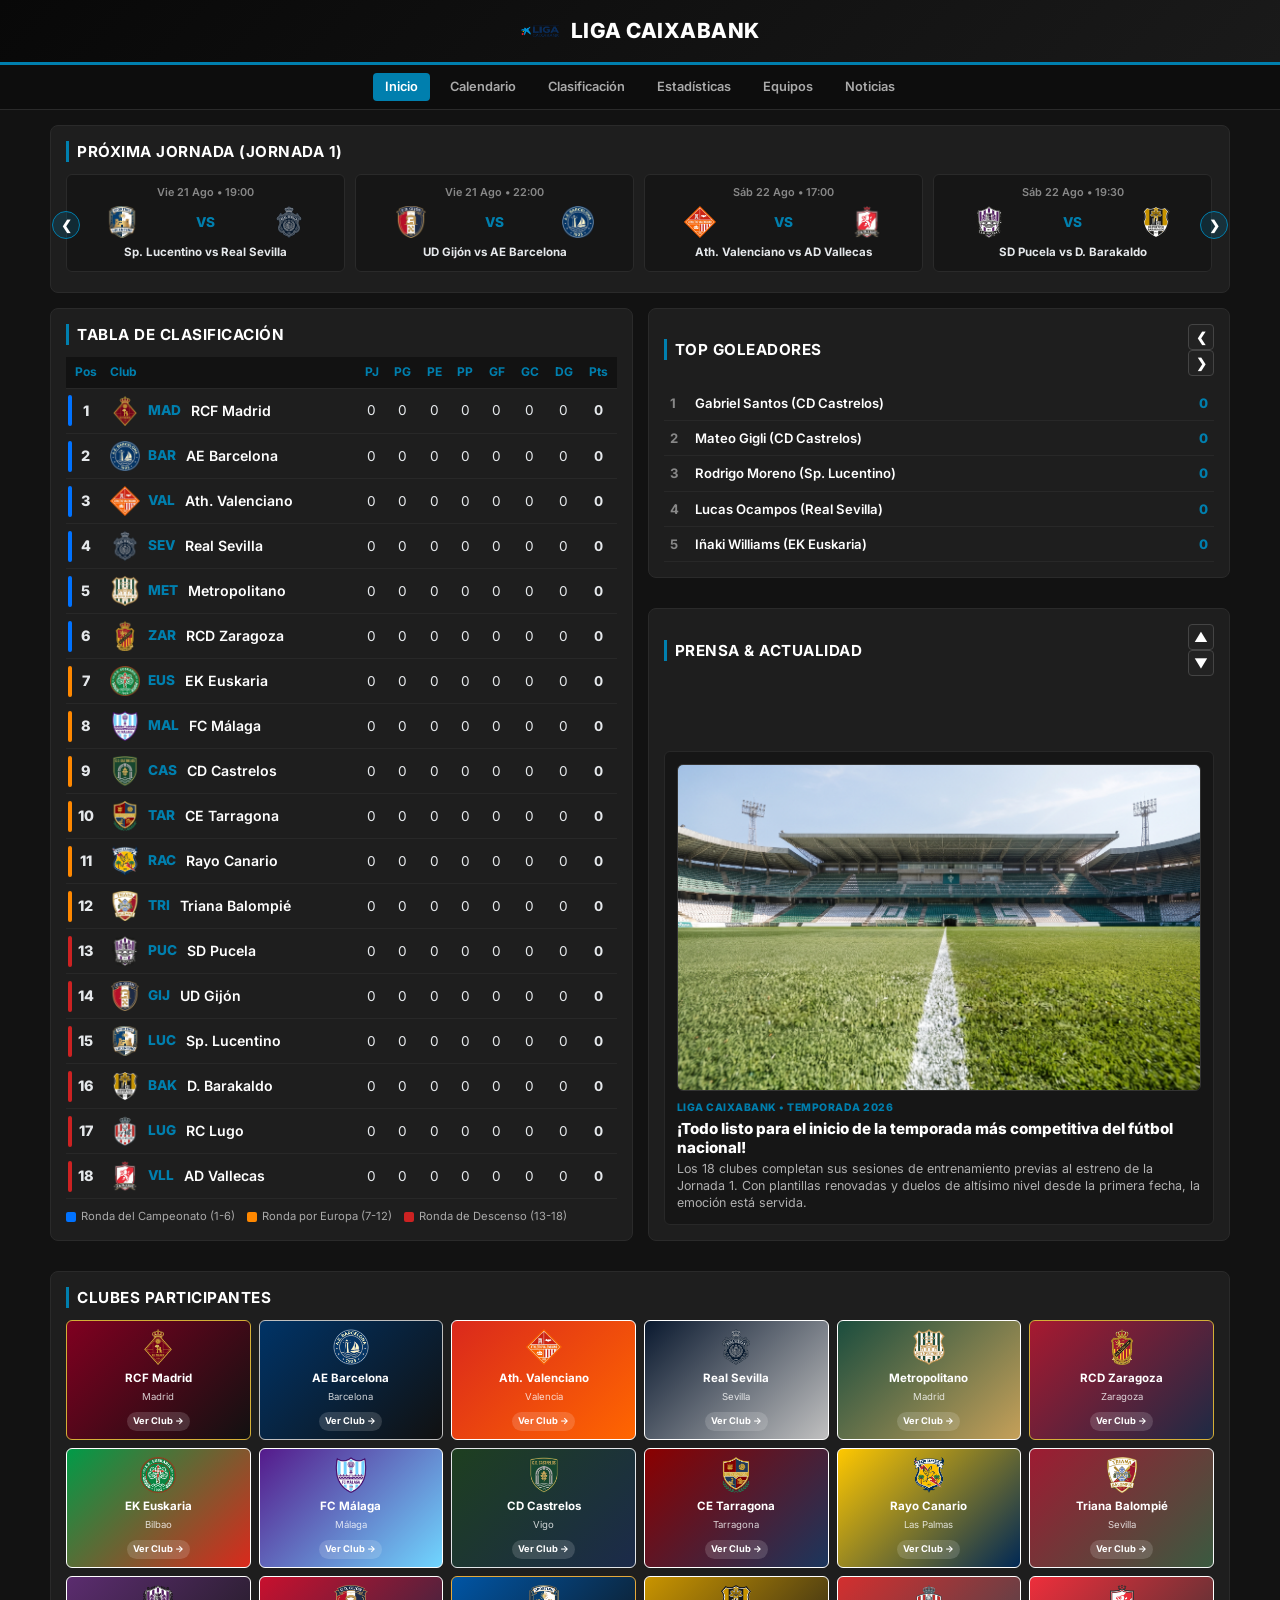
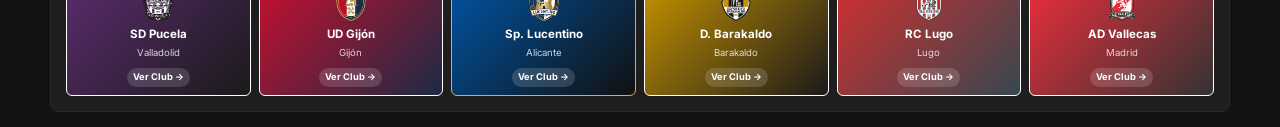
==== commit 01be5964: "Refactor layout and enhance news section styles Updated layout and styling for the main grid and new" ====
--- a/index.html
+++ b/index.html
@@ -203,11 +203,19 @@
             font-weight: 600;
         }
 
-        /* LAYOUT PRINCIPAL: 2 COLUMNAS 50% - 50% */
+        /* LAYOUT PRINCIPAL (50% - 50%) */
         .main-grid {
             display: grid;
             grid-template-columns: 1fr 1fr;
             gap: 15px;
+            align-items: start;
+        }
+
+        .right-column {
+            display: flex;
+            flex-direction: column;
+            gap: 15px;
+            height: 100%;
         }
 
         /* TABLA DE CLASIFICACIÓN AMPLIADA */
@@ -293,7 +301,7 @@
         .legend-item { display: flex; align-items: center; gap: 5px; }
         .legend-color { width: 10px; height: 10px; border-radius: 2px; }
 
-        /* CARRUSEL DE ESTADÍSTICAS EN SLIDE */
+        /* CARRUSEL DE ESTADÍSTICAS */
         .stats-header {
             display: flex;
             align-items: center;
@@ -335,44 +343,65 @@
         .stat-table td:nth-child(2) { color: var(--cb-white); font-weight: 600; }
         .stat-table td:last-child { text-align: right; color: var(--cb-blue); font-weight: 800; }
 
-        /* SECCIÓN DE NOTICIAS CON AUTO-DESPLAZAMIENTO CADA 15s */
+        /* SECCIÓN DE NOTICIAS VERTICAL (ALINEADA AL FINAL DE LA CLASIFICACIÓN) */
+        .news-card-container {
+            flex-grow: 1;
+            display: flex;
+            flex-direction: column;
+            justify-content: space-between;
+        }
+
         .news-header {
             display: flex;
             align-items: center;
             justify-content: space-between;
+            margin-bottom: 10px;
         }
 
         .news-card-wrapper {
             position: relative;
             overflow: hidden;
-            min-height: 180px;
+            min-height: 290px;
         }
 
         .news-slide {
             display: none;
-            gap: 12px;
-            align-items: center;
+            flex-direction: column;
+            gap: 10px;
             background: #161616;
             padding: 12px;
             border-radius: 6px;
             border: 1px solid #282828;
-            animation: fadeIn 0.5s ease-in-out;
+            height: 100%;
         }
 
         .news-slide.active { display: flex; }
 
-        @keyframes fadeIn {
-            from { opacity: 0; transform: translateY(5px); }
+        /* Animaciones verticales */
+        .news-slide.slide-up {
+            animation: slideUp 0.4s cubic-bezier(0.25, 1, 0.5, 1);
+        }
+
+        .news-slide.slide-down {
+            animation: slideDown 0.4s cubic-bezier(0.25, 1, 0.5, 1);
+        }
+
+        @keyframes slideUp {
+            from { opacity: 0; transform: translateY(20px); }
             to { opacity: 1; transform: translateY(0); }
         }
 
-        .news-img {
-            width: 110px;
-            height: 85px;
+        @keyframes slideDown {
+            from { opacity: 0; transform: translateY(-20px); }
+            to { opacity: 1; transform: translateY(0); }
+        }
+
+        .news-big-img {
+            width: 100%;
+            height: 155px;
             object-fit: cover;
             border-radius: 6px;
             border: 1px solid #333;
-            flex-shrink: 0;
         }
 
         .news-content {
@@ -386,18 +415,20 @@
             color: var(--cb-blue);
             font-weight: 800;
             text-transform: uppercase;
+            letter-spacing: 0.5px;
         }
 
         .news-title {
             color: var(--cb-white);
-            font-size: 0.88rem;
-            font-weight: 700;
-            line-height: 1.2;
+            font-size: 0.95rem;
+            font-weight: 800;
+            line-height: 1.25;
         }
 
         .news-desc {
-            font-size: 0.75rem;
-            color: #aaa;
+            font-size: 0.78rem;
+            color: #b0b0b0;
+            line-height: 1.35;
         }
 
         /* GALERÍA DE CLUBES (3 FILAS DE 6) */
@@ -493,7 +524,6 @@
     <nav>
         <a href="index.html" class="active">Inicio</a>
         <a href="calendario.html">Calendario</a>
-        <a href="#jornada">Jornada 1</a>
         <a href="#clasificacion">Clasificación</a>
         <a href="#estadisticas">Estadísticas</a>
         <a href="#equipos">Equipos</a>
@@ -502,7 +532,7 @@
 
     <div class="container">
         
-        <!-- CARRUSEL SUPERIOR: PRÓXIMA JORNADA (Sincronizado con Calendario) -->
+        <!-- CARRUSEL SUPERIOR: PRÓXIMA JORNADA -->
         <section id="jornada" class="card">
             <h2>Próxima Jornada (Jornada 1)</h2>
             <div class="slider-container">
@@ -512,7 +542,7 @@
                     <div class="match-card">
                         <div class="match-time">Vie 21 Ago • 19:00</div>
                         <div class="match-teams">
-                            <div class="team-crest-wrapper"><img src="img/lucentino.png" alt="" onerror="createSvgFallback(this, 'SL', '#0055A5', '#E5A93C')"></div>
+                            <div class="team-crest-wrapper"><img src="img/lucentino.png" alt="" onerror="createSvgFallback(this, 'LUC', '#0055A5', '#E5A93C')"></div>
                             <div class="match-vs">VS</div>
                             <div class="team-crest-wrapper"><img src="img/realsevilla.png" alt="" onerror="createSvgFallback(this, 'SEV', '#0A192F', '#C0C0C0')"></div>
                         </div>
@@ -522,9 +552,9 @@
                     <div class="match-card">
                         <div class="match-time">Vie 21 Ago • 22:00</div>
                         <div class="match-teams">
-                            <div class="team-crest-wrapper"><img src="img/gijon.png" alt="" onerror="createSvgFallback(this, 'UDG', '#C8102E', '#FFFFFF')"></div>
+                            <div class="team-crest-wrapper"><img src="img/gijon.png" alt="" onerror="createSvgFallback(this, 'GIJ', '#C8102E', '#FFFFFF')"></div>
                             <div class="match-vs">VS</div>
-                            <div class="team-crest-wrapper"><img src="img/aebarcelona.png" alt="" onerror="createSvgFallback(this, 'AEB', '#003366', '#C0C0C0')"></div>
+                            <div class="team-crest-wrapper"><img src="img/aebarcelona.png" alt="" onerror="createSvgFallback(this, 'BAR', '#003366', '#C0C0C0')"></div>
                         </div>
                         <p style="font-size: 0.72rem; font-weight: 700;">UD Gijón vs AE Barcelona</p>
                     </div>
@@ -532,9 +562,9 @@
                     <div class="match-card">
                         <div class="match-time">Sáb 22 Ago • 17:00</div>
                         <div class="match-teams">
-                            <div class="team-crest-wrapper"><img src="img/athleticvalenciano.png" alt="" onerror="createSvgFallback(this, 'ATV', '#DA291C', '#FFFFFF')"></div>
+                            <div class="team-crest-wrapper"><img src="img/athleticvalenciano.png" alt="" onerror="createSvgFallback(this, 'VAL', '#DA291C', '#FFFFFF')"></div>
                             <div class="match-vs">VS</div>
-                            <div class="team-crest-wrapper"><img src="img/advallecas.png" alt="" onerror="createSvgFallback(this, 'ADV', '#EE2E3B', '#FFFFFF')"></div>
+                            <div class="team-crest-wrapper"><img src="img/advallecas.png" alt="" onerror="createSvgFallback(this, 'VLL', '#EE2E3B', '#FFFFFF')"></div>
                         </div>
                         <p style="font-size: 0.72rem; font-weight: 700;">Ath. Valenciano vs AD Vallecas</p>
                     </div>
@@ -544,7 +574,7 @@
                         <div class="match-teams">
                             <div class="team-crest-wrapper"><img src="img/sdpucela.png" alt="" onerror="createSvgFallback(this, 'PUC', '#5B2C6F', '#FFFFFF')"></div>
                             <div class="match-vs">VS</div>
-                            <div class="team-crest-wrapper"><img src="img/deportivobarakaldo.png" alt="" onerror="createSvgFallback(this, 'BAR', '#C99400', '#FFFFFF')"></div>
+                            <div class="team-crest-wrapper"><img src="img/deportivobarakaldo.png" alt="" onerror="createSvgFallback(this, 'BAK', '#C99400', '#FFFFFF')"></div>
                         </div>
                         <p style="font-size: 0.72rem; font-weight: 700;">SD Pucela vs D. Barakaldo</p>
                     </div>
@@ -552,9 +582,9 @@
                     <div class="match-card">
                         <div class="match-time">Sáb 22 Ago • 22:00</div>
                         <div class="match-teams">
-                            <div class="team-crest-wrapper"><img src="img/zaragoza.png" alt="" onerror="createSvgFallback(this, 'RZ', '#A71930', '#D4AF37')"></div>
+                            <div class="team-crest-wrapper"><img src="img/zaragoza.png" alt="" onerror="createSvgFallback(this, 'ZAR', '#A71930', '#D4AF37')"></div>
                             <div class="match-vs">VS</div>
-                            <div class="team-crest-wrapper"><img src="img/cetarragona.png" alt="" onerror="createSvgFallback(this, 'CET', '#8B0000', '#FFFFFF')"></div>
+                            <div class="team-crest-wrapper"><img src="img/cetarragona.png" alt="" onerror="createSvgFallback(this, 'TAR', '#8B0000', '#FFFFFF')"></div>
                         </div>
                         <p style="font-size: 0.72rem; font-weight: 700;">RCD Zaragoza vs CE Tarragona</p>
                     </div>
@@ -572,9 +602,9 @@
                     <div class="match-card">
                         <div class="match-time">Dom 23 Ago • 19:00</div>
                         <div class="match-teams">
-                            <div class="team-crest-wrapper"><img src="img/triana.png" alt="" onerror="createSvgFallback(this, 'TB', '#9E1B32', '#F8F9FA')"></div>
+                            <div class="team-crest-wrapper"><img src="img/triana.png" alt="" onerror="createSvgFallback(this, 'TRI', '#9E1B32', '#F8F9FA')"></div>
                             <div class="match-vs">VS</div>
-                            <div class="team-crest-wrapper"><img src="img/rayocanario.png" alt="" onerror="createSvgFallback(this, 'RAY', '#FFC800', '#002855')"></div>
+                            <div class="team-crest-wrapper"><img src="img/rayocanario.png" alt="" onerror="createSvgFallback(this, 'RAC', '#FFC800', '#002855')"></div>
                         </div>
                         <p style="font-size: 0.72rem; font-weight: 700;">Triana Balompié vs Rayo Canario</p>
                     </div>
@@ -582,9 +612,9 @@
                     <div class="match-card">
                         <div class="match-time">Dom 23 Ago • 19:00</div>
                         <div class="match-teams">
-                            <div class="team-crest-wrapper"><img src="img/castrelos.png" alt="" onerror="createSvgFallback(this, 'CDC', '#1E3F20', '#E2E5E8')"></div>
+                            <div class="team-crest-wrapper"><img src="img/castrelos.png" alt="" onerror="createSvgFallback(this, 'CAS', '#1E3F20', '#E2E5E8')"></div>
                             <div class="match-vs">VS</div>
-                            <div class="team-crest-wrapper"><img src="img/rcfmadrid.png" alt="" onerror="createSvgFallback(this, 'RCF', '#800020', '#FFFFFF')"></div>
+                            <div class="team-crest-wrapper"><img src="img/rcfmadrid.png" alt="" onerror="createSvgFallback(this, 'MAD', '#800020', '#FFFFFF')"></div>
                         </div>
                         <p style="font-size: 0.72rem; font-weight: 700;">CD Castrelos vs RCF Madrid</p>
                     </div>
@@ -791,8 +821,8 @@
                 </div>
             </section>
 
-            <!-- COLUMNA DERECHA: ESTADÍSTICAS CON FLECHAS + NOTICIAS CON AUTO-SCROLL (50%) -->
-            <div>
+            <!-- COLUMNA DERECHA: ESTADÍSTICAS + NOTICIAS AMPLIADAS -->
+            <div class="right-column">
                 
                 <!-- BLOQUE DE ESTADÍSTICAS SLIDER -->
                 <section id="estadisticas" class="card">
@@ -871,13 +901,13 @@
                     </div>
                 </section>
 
-                <!-- BLOQUE DE NOTICIAS AUTO-DESPLAZABLE (CADA 15 SEGUNDOS) -->
-                <section id="noticias" class="card">
+                <!-- BLOQUE DE NOTICIAS CON FOTO GRANDE Y AUTO-SCROLL VERTICAL CADA 15s -->
+                <section id="noticias" class="card news-card-container">
                     <div class="news-header">
-                        <h2>Última Hora</h2>
+                        <h2 style="margin-bottom:0;">Prensa & Actualidad</h2>
                         <div>
-                            <button class="stats-nav-btn" onclick="changeNewsSlide(-1)">❮</button>
-                            <button class="stats-nav-btn" onclick="changeNewsSlide(1)">❯</button>
+                            <button class="stats-nav-btn" onclick="changeNewsSlide(-1)">▲</button>
+                            <button class="stats-nav-btn" onclick="changeNewsSlide(1)">▼</button>
                         </div>
                     </div>
 
@@ -885,31 +915,31 @@
                         
                         <!-- NOTICIA 1 -->
                         <div class="news-slide active" id="news-0">
-                            <img src="img/estadiocastrelos.png" alt="Noticia" class="news-img" onerror="this.src='https://via.placeholder.com/110x85?text=Liga'">
+                            <img src="img/estadiocastrelos.png" alt="Estadio Castrelos" class="news-big-img" onerror="this.src='https://images.unsplash.com/photo-1508098682722-e99c43a406b2?w=600'">
                             <div class="news-content">
-                                <span class="news-tag">LIGA CAIXABANK</span>
-                                <h4 class="news-title">¡Arranca la temporada oficial de la Liga CaixaBank 2026!</h4>
-                                <p class="news-desc">Los 18 equipos calientan motores para un año histórico con máximas expectativas.</p>
+                                <span class="news-tag">LIGA CAIXABANK • TEMPORADA 2026</span>
+                                <h3 class="news-title">¡Todo listo para el inicio de la temporada más competitiva del fútbol nacional!</h3>
+                                <p class="news-desc">Los 18 clubes completan sus sesiones de entrenamiento previas al estreno de la Jornada 1. Con plantillas renovadas y duelos de altísimo nivel desde la primera fecha, la emoción está servida.</p>
                             </div>
                         </div>
 
                         <!-- NOTICIA 2 -->
                         <div class="news-slide" id="news-1">
-                            <img src="img/celsomoure.png" alt="Noticia" class="news-img" onerror="this.src='https://via.placeholder.com/110x85?text=Castrelos'">
+                            <img src="img/celsomoure.png" alt="Celso Moure" class="news-big-img" onerror="this.src='https://images.unsplash.com/photo-1556157382-97eda2d62296?w=600'">
                             <div class="news-content">
-                                <span class="news-tag">CD CASTRELOS</span>
-                                <h4 class="news-title">Celso Moure ratifica el compromiso con la cantera cantera</h4>
-                                <p class="news-desc">El presidente destaca la solidez económica y el modelo asociativo del club de Vigo.</p>
+                                <span class="news-tag">CD CASTRELOS • DECLARACIONES</span>
+                                <h3 class="news-title">Celso Moure: "Nuestro objetivo es ser imbatibles en el Estadio Municipal de Castrelos"</h3>
+                                <p class="news-desc">El presidente del conjunto cantero repasó la actualidad económica e institucional antes del choque ante el RCF Madrid. Reafirmó la confianza ciega en la plantilla de 25 jugadores.</p>
                             </div>
                         </div>
 
                         <!-- NOTICIA 3 -->
                         <div class="news-slide" id="news-2">
-                            <img src="img/logo-liga.png" alt="Noticia" class="news-img" onerror="this.src='https://via.placeholder.com/110x85?text=Calendario'">
+                            <img src="img/logo-liga.png" alt="Calendario" class="news-big-img" onerror="this.src='https://images.unsplash.com/photo-1522778119026-d647f0596c20?w=600'">
                             <div class="news-content">
-                                <span class="news-tag">CALENDARIO</span>
-                                <h4 class="news-title">Ya disponible la programación completa de la Jornada 1</h4>
-                                <p class="news-desc">Consulta los horarios oficializados ajustados a factores climáticos de agosto.</p>
+                                <span class="news-tag">CALENDARIO & HORARIOS</span>
+                                <h3 class="news-title">Oficializados los horarios definitivos de la Jornada 1 estival</h3>
+                                <p class="news-desc">La Liga CaixaBank confirma las franjas horarias de agosto organizadas estratégicamente para optimizar el descanso y el rendimiento físico bajo altas temperaturas.</p>
                             </div>
                         </div>
 
@@ -1038,7 +1068,7 @@
     </div>
 
     <script>
-        // Fallback para escudos en SVG
+        // Fallback SVG para escudos
         function createSvgFallback(imgElement, initials, bgColor, strokeColor) {
             const svg = `
                 <svg xmlns="http://www.w3.org/2000/svg" viewBox="0 0 100 100" width="100%" height="100%">
@@ -1050,14 +1080,14 @@
             wrapper.innerHTML = svg;
         }
 
-        // Desplazamiento del Carrusel de Partidos
+        // Carrusel de partidos superior
         function scrollMatches(direction) {
             const container = document.getElementById('matchesScroll');
             const scrollAmount = 220;
             container.scrollBy({ left: direction * scrollAmount, behavior: 'smooth' });
         }
 
-        // Lógica de Carrusel de Estadísticas
+        // Slider de Estadísticas
         let currentStatIndex = 0;
         const totalStats = 6;
         const statTitles = [
@@ -1076,17 +1106,23 @@
             document.getElementById('statTitle').innerText = statTitles[currentStatIndex];
         }
 
-        // Lógica de Carrusel de Noticias (Auto-scroll 15s)
+        // Slider Vertical de Noticias (Auto-scroll 15s)
         let currentNewsIndex = 0;
         const totalNews = 3;
 
         function changeNewsSlide(direction) {
-            document.getElementById(`news-${currentNewsIndex}`).classList.remove('active');
+            const currentSlide = document.getElementById(`news-${currentNewsIndex}`);
+            currentSlide.classList.remove('active', 'slide-up', 'slide-down');
+
             currentNewsIndex = (currentNewsIndex + direction + totalNews) % totalNews;
-            document.getElementById(`news-${currentNewsIndex}`).classList.add('active');
-        }
-
-        // Auto avance de noticias cada 15.000 ms (15 segundos)
+
+            const nextSlide = document.getElementById(`news-${currentNewsIndex}`);
+            const animationClass = direction > 0 ? 'slide-up' : 'slide-down';
+            
+            nextSlide.classList.add('active', animationClass);
+        }
+
+        // Avance automático cada 15 segundos
         setInterval(() => {
             changeNewsSlide(1);
         }, 15000);
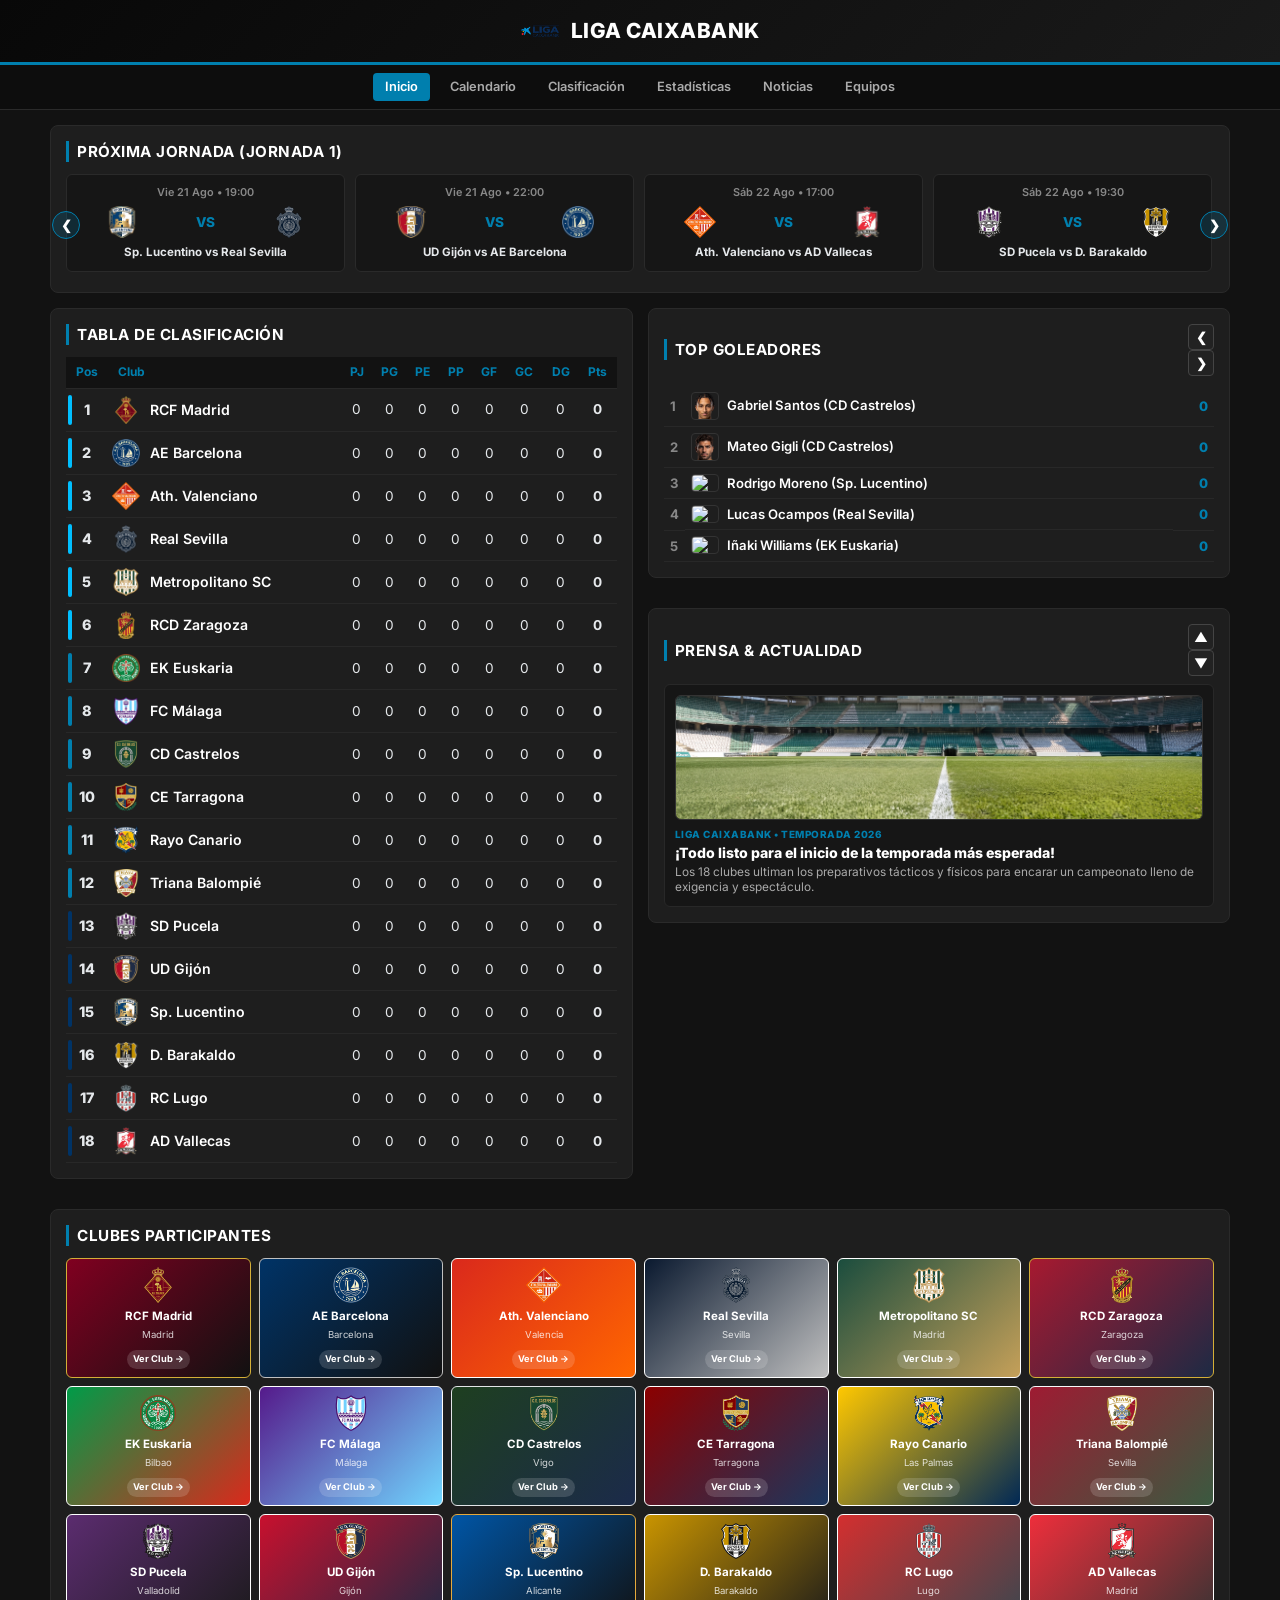
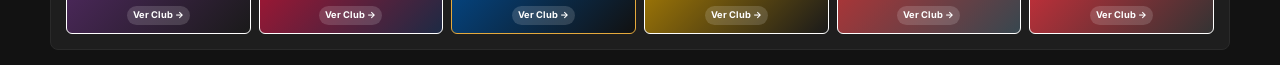
==== commit c02e9df1: "Update print statement from 'Hello' to 'Goodbye'" ====
--- a/index.html
+++ b/index.html
@@ -215,10 +215,9 @@
             display: flex;
             flex-direction: column;
             gap: 15px;
-            height: 100%;
-        }
-
-        /* TABLA DE CLASIFICACIÓN AMPLIADA */
+        }
+
+        /* TABLA DE CLASIFICACIÓN AMPLIADA Y TONOS AZULES */
         table.clasificacion-table {
             width: 100%;
             border-collapse: collapse;
@@ -244,39 +243,33 @@
             font-size: 0.9rem;
         }
 
-        .ronda-campeonato::before {
-            content: ''; position: absolute; left: 2px; top: 15%; bottom: 15%; width: 4px; background-color: #0072ff; border-radius: 2px;
-        }
-        .ronda-europa::before {
-            content: ''; position: absolute; left: 2px; top: 15%; bottom: 15%; width: 4px; background-color: #ff8800; border-radius: 2px;
-        }
-        .ronda-descenso::before {
-            content: ''; position: absolute; left: 2px; top: 15%; bottom: 15%; width: 4px; background-color: #cc2222; border-radius: 2px;
+        /* Tonos de Azul de la Liga */
+        .blue-rank-top::before {
+            content: ''; position: absolute; left: 2px; top: 15%; bottom: 15%; width: 4px; background-color: #00bfff; border-radius: 2px;
+        }
+        .blue-rank-mid::before {
+            content: ''; position: absolute; left: 2px; top: 15%; bottom: 15%; width: 4px; background-color: #007FAE; border-radius: 2px;
+        }
+        .blue-rank-low::before {
+            content: ''; position: absolute; left: 2px; top: 15%; bottom: 15%; width: 4px; background-color: #003366; border-radius: 2px;
         }
 
         .team-td {
             display: flex;
             align-items: center;
-            gap: 8px;
+            gap: 10px;
             text-align: left;
             padding-left: 10px;
         }
 
         .team-td .team-crest-wrapper {
-            width: 30px !important;
-            height: 30px !important;
+            width: 28px !important;
+            height: 28px !important;
         }
 
         .team-td .team-crest-wrapper img, .team-td .team-crest-wrapper svg {
-            max-width: 30px !important;
-            max-height: 30px !important;
-        }
-
-        .short-name {
-            font-weight: 800;
-            color: var(--cb-blue);
-            font-size: 0.85rem;
-            margin-right: 2px;
+            max-width: 28px !important;
+            max-height: 28px !important;
         }
 
         .team-link {
@@ -288,20 +281,7 @@
 
         .team-link:hover { color: var(--cb-blue); }
 
-        .table-legend {
-            display: flex;
-            gap: 12px;
-            font-size: 0.7rem;
-            margin-top: 10px;
-            color: #aaa;
-            align-items: center;
-            flex-wrap: wrap;
-        }
-
-        .legend-item { display: flex; align-items: center; gap: 5px; }
-        .legend-color { width: 10px; height: 10px; border-radius: 2px; }
-
-        /* CARRUSEL DE ESTADÍSTICAS */
+        /* CARRUSEL DE ESTADÍSTICAS CON FOTOS DE JUGADORES */
         .stats-header {
             display: flex;
             align-items: center;
@@ -335,83 +315,97 @@
         }
 
         .stat-table td {
-            padding: 8px 6px;
+            padding: 6px 6px;
             border-bottom: 1px solid #282828;
         }
 
-        .stat-table td:first-child { font-weight: 700; color: #888; width: 25px; }
-        .stat-table td:nth-child(2) { color: var(--cb-white); font-weight: 600; }
+        .stat-table td:first-child { font-weight: 700; color: #888; width: 20px; }
+        .stat-table td:nth-child(2) {
+            display: flex;
+            align-items: center;
+            gap: 8px;
+            color: var(--cb-white);
+            font-weight: 600;
+        }
         .stat-table td:last-child { text-align: right; color: var(--cb-blue); font-weight: 800; }
 
-        /* SECCIÓN DE NOTICIAS VERTICAL (ALINEADA AL FINAL DE LA CLASIFICACIÓN) */
+        .player-mini-photo {
+            width: 28px;
+            height: 28px;
+            object-fit: cover;
+            border-radius: 4px;
+            border: 1px solid #333;
+            flex-shrink: 0;
+        }
+
+        /* BLOQUE FIJO Y RÍGIDO DE NOTICIAS */
         .news-card-container {
-            flex-grow: 1;
+            height: 315px; /* Altura rígida exacta para no empujar la galería de abajo */
             display: flex;
             flex-direction: column;
             justify-content: space-between;
+            overflow: hidden;
         }
 
         .news-header {
             display: flex;
             align-items: center;
             justify-content: space-between;
-            margin-bottom: 10px;
+            margin-bottom: 8px;
         }
 
         .news-card-wrapper {
             position: relative;
+            height: 250px; /* Tamaño contenido estricto */
             overflow: hidden;
-            min-height: 290px;
         }
 
         .news-slide {
             display: none;
             flex-direction: column;
-            gap: 10px;
+            gap: 8px;
             background: #161616;
-            padding: 12px;
+            padding: 10px;
             border-radius: 6px;
             border: 1px solid #282828;
             height: 100%;
+            box-sizing: border-box;
         }
 
         .news-slide.active { display: flex; }
 
         /* Animaciones verticales */
-        .news-slide.slide-up {
-            animation: slideUp 0.4s cubic-bezier(0.25, 1, 0.5, 1);
-        }
-
-        .news-slide.slide-down {
-            animation: slideDown 0.4s cubic-bezier(0.25, 1, 0.5, 1);
-        }
+        .news-slide.slide-up { animation: slideUp 0.35s ease-out; }
+        .news-slide.slide-down { animation: slideDown 0.35s ease-out; }
 
         @keyframes slideUp {
-            from { opacity: 0; transform: translateY(20px); }
+            from { opacity: 0; transform: translateY(15px); }
             to { opacity: 1; transform: translateY(0); }
         }
 
         @keyframes slideDown {
-            from { opacity: 0; transform: translateY(-20px); }
+            from { opacity: 0; transform: translateY(-15px); }
             to { opacity: 1; transform: translateY(0); }
         }
 
         .news-big-img {
             width: 100%;
-            height: 155px;
+            height: 125px !important; /* Foto fija y recortada homogéneamente */
             object-fit: cover;
             border-radius: 6px;
             border: 1px solid #333;
+            flex-shrink: 0;
         }
 
         .news-content {
             display: flex;
             flex-direction: column;
-            gap: 4px;
+            gap: 3px;
+            overflow: hidden;
         }
 
         .news-tag {
-            font-size: 0.65rem;
+            font-size: 0.62rem;
             color: var(--cb-blue);
             font-weight: 800;
             text-transform: uppercase;
@@ -420,15 +414,22 @@
 
         .news-title {
             color: var(--cb-white);
-            font-size: 0.95rem;
+            font-size: 0.88rem;
             font-weight: 800;
-            line-height: 1.25;
+            line-height: 1.2;
+            white-space: nowrap;
+            overflow: hidden;
+            text-overflow: ellipsis;
         }
 
         .news-desc {
-            font-size: 0.78rem;
-            color: #b0b0b0;
-            line-height: 1.35;
+            font-size: 0.74rem;
+            color: #aaa;
+            line-height: 1.3;
+            display: -webkit-box;
+            -webkit-line-clamp: 2;
+            -webkit-box-orient: vertical;
+            overflow: hidden;
         }
 
         /* GALERÍA DE CLUBES (3 FILAS DE 6) */
@@ -526,8 +527,8 @@
         <a href="calendario.html">Calendario</a>
         <a href="#clasificacion">Clasificación</a>
         <a href="#estadisticas">Estadísticas</a>
+        <a href="#noticias">Noticias</a>
         <a href="#equipos">Equipos</a>
-        <a href="#noticias">Noticias</a>
     </nav>
 
     <div class="container">
@@ -626,7 +627,7 @@
                             <div class="match-vs">VS</div>
                             <div class="team-crest-wrapper"><img src="img/fcmalaga.png" alt="" onerror="createSvgFallback(this, 'MAL', '#551A8B', '#FFFFFF')"></div>
                         </div>
-                        <p style="font-size: 0.72rem; font-weight: 700;">Metropolitano vs FC Málaga</p>
+                        <p style="font-size: 0.72rem; font-weight: 700;">Metropolitano SC vs FC Málaga</p>
                     </div>
 
                 </div>
@@ -637,191 +638,168 @@
         <!-- LAYOUT PRINCIPAL (2 COLUMNAS DE 50%) -->
         <div class="main-grid">
             
-            <!-- COLUMNA IZQUIERDA: TABLA DE CLASIFICACIÓN AMPLIADA (50%) -->
+            <!-- COLUMNA IZQUIERDA: TABLA DE CLASIFICACIÓN (SIN SIGLAS NI LEYENDA) -->
             <section id="clasificacion" class="card">
                 <h2>Tabla de Clasificación</h2>
                 <table class="clasificacion-table">
                     <thead>
                         <tr>
                             <th>Pos</th>
-                            <th style="text-align: left;">Club</th>
+                            <th style="text-align: left; padding-left: 10px;">Club</th>
                             <th>PJ</th><th>PG</th><th>PE</th><th>PP</th>
                             <th>GF</th><th>GC</th><th>DG</th><th>Pts</th>
                         </tr>
                     </thead>
                     <tbody>
                         <tr>
-                            <td class="pos-cell ronda-campeonato">1</td>
+                            <td class="pos-cell blue-rank-top">1</td>
                             <td class="team-td">
                                 <div class="team-crest-wrapper"><img src="img/rcfmadrid.png" alt="" onerror="createSvgFallback(this, 'MAD', '#800020', '#FFFFFF')"></div>
-                                <span class="short-name">MAD</span>
                                 <a href="equipos/rcfmadrid.html" class="team-link">RCF Madrid</a>
                             </td>
                             <td>0</td><td>0</td><td>0</td><td>0</td><td>0</td><td>0</td><td>0</td><td><strong>0</strong></td>
                         </tr>
                         <tr>
-                            <td class="pos-cell ronda-campeonato">2</td>
+                            <td class="pos-cell blue-rank-top">2</td>
                             <td class="team-td">
                                 <div class="team-crest-wrapper"><img src="img/aebarcelona.png" alt="" onerror="createSvgFallback(this, 'BAR', '#003366', '#C0C0C0')"></div>
-                                <span class="short-name">BAR</span>
                                 <a href="equipos/aebarcelona.html" class="team-link">AE Barcelona</a>
                             </td>
                             <td>0</td><td>0</td><td>0</td><td>0</td><td>0</td><td>0</td><td>0</td><td><strong>0</strong></td>
                         </tr>
                         <tr>
-                            <td class="pos-cell ronda-campeonato">3</td>
+                            <td class="pos-cell blue-rank-top">3</td>
                             <td class="team-td">
                                 <div class="team-crest-wrapper"><img src="img/athleticvalenciano.png" alt="" onerror="createSvgFallback(this, 'VAL', '#DA291C', '#FFFFFF')"></div>
-                                <span class="short-name">VAL</span>
                                 <a href="equipos/athleticvalenciano.html" class="team-link">Ath. Valenciano</a>
                             </td>
                             <td>0</td><td>0</td><td>0</td><td>0</td><td>0</td><td>0</td><td>0</td><td><strong>0</strong></td>
                         </tr>
                         <tr>
-                            <td class="pos-cell ronda-campeonato">4</td>
+                            <td class="pos-cell blue-rank-top">4</td>
                             <td class="team-td">
                                 <div class="team-crest-wrapper"><img src="img/realsevilla.png" alt="" onerror="createSvgFallback(this, 'SEV', '#0A192F', '#C0C0C0')"></div>
-                                <span class="short-name">SEV</span>
                                 <a href="equipos/realsevilla.html" class="team-link">Real Sevilla</a>
                             </td>
                             <td>0</td><td>0</td><td>0</td><td>0</td><td>0</td><td>0</td><td>0</td><td><strong>0</strong></td>
                         </tr>
                         <tr>
-                            <td class="pos-cell ronda-campeonato">5</td>
+                            <td class="pos-cell blue-rank-top">5</td>
                             <td class="team-td">
                                 <div class="team-crest-wrapper"><img src="img/metropolitanosc.png" alt="" onerror="createSvgFallback(this, 'MET', '#1B4D3E', '#C5A059')"></div>
-                                <span class="short-name">MET</span>
-                                <a href="equipos/metropolitanosc.html" class="team-link">Metropolitano</a>
-                            </td>
-                            <td>0</td><td>0</td><td>0</td><td>0</td><td>0</td><td>0</td><td>0</td><td><strong>0</strong></td>
-                        </tr>
-                        <tr>
-                            <td class="pos-cell ronda-campeonato">6</td>
+                                <a href="equipos/metropolitanosc.html" class="team-link">Metropolitano SC</a>
+                            </td>
+                            <td>0</td><td>0</td><td>0</td><td>0</td><td>0</td><td>0</td><td>0</td><td><strong>0</strong></td>
+                        </tr>
+                        <tr>
+                            <td class="pos-cell blue-rank-top">6</td>
                             <td class="team-td">
                                 <div class="team-crest-wrapper"><img src="img/zaragoza.png" alt="" onerror="createSvgFallback(this, 'ZAR', '#A71930', '#D4AF37')"></div>
-                                <span class="short-name">ZAR</span>
                                 <a href="equipos/equipo-5.html" class="team-link">RCD Zaragoza</a>
                             </td>
                             <td>0</td><td>0</td><td>0</td><td>0</td><td>0</td><td>0</td><td>0</td><td><strong>0</strong></td>
                         </tr>
                         <tr>
-                            <td class="pos-cell ronda-europa">7</td>
+                            <td class="pos-cell blue-rank-mid">7</td>
                             <td class="team-td">
                                 <div class="team-crest-wrapper"><img src="img/euskaria.png" alt="" onerror="createSvgFallback(this, 'EUS', '#009B48', '#FFFFFF')"></div>
-                                <span class="short-name">EUS</span>
                                 <a href="equipos/euskaria.html" class="team-link">EK Euskaria</a>
                             </td>
                             <td>0</td><td>0</td><td>0</td><td>0</td><td>0</td><td>0</td><td>0</td><td><strong>0</strong></td>
                         </tr>
                         <tr>
-                            <td class="pos-cell ronda-europa">8</td>
+                            <td class="pos-cell blue-rank-mid">8</td>
                             <td class="team-td">
                                 <div class="team-crest-wrapper"><img src="img/fcmalaga.png" alt="" onerror="createSvgFallback(this, 'MAL', '#551A8B', '#FFFFFF')"></div>
-                                <span class="short-name">MAL</span>
                                 <a href="equipos/fcmalaga.html" class="team-link">FC Málaga</a>
                             </td>
                             <td>0</td><td>0</td><td>0</td><td>0</td><td>0</td><td>0</td><td>0</td><td><strong>0</strong></td>
                         </tr>
                         <tr>
-                            <td class="pos-cell ronda-europa">9</td>
+                            <td class="pos-cell blue-rank-mid">9</td>
                             <td class="team-td">
                                 <div class="team-crest-wrapper"><img src="img/castrelos.png" alt="" onerror="createSvgFallback(this, 'CAS', '#1E3F20', '#E2E5E8')"></div>
-                                <span class="short-name">CAS</span>
                                 <a href="equipos/equipo-1.html" class="team-link">CD Castrelos</a>
                             </td>
                             <td>0</td><td>0</td><td>0</td><td>0</td><td>0</td><td>0</td><td>0</td><td><strong>0</strong></td>
                         </tr>
                         <tr>
-                            <td class="pos-cell ronda-europa">10</td>
+                            <td class="pos-cell blue-rank-mid">10</td>
                             <td class="team-td">
                                 <div class="team-crest-wrapper"><img src="img/cetarragona.png" alt="" onerror="createSvgFallback(this, 'TAR', '#8B0000', '#FFFFFF')"></div>
-                                <span class="short-name">TAR</span>
                                 <a href="equipos/cetarragona.html" class="team-link">CE Tarragona</a>
                             </td>
                             <td>0</td><td>0</td><td>0</td><td>0</td><td>0</td><td>0</td><td>0</td><td><strong>0</strong></td>
                         </tr>
                         <tr>
-                            <td class="pos-cell ronda-europa">11</td>
+                            <td class="pos-cell blue-rank-mid">11</td>
                             <td class="team-td">
                                 <div class="team-crest-wrapper"><img src="img/rayocanario.png" alt="" onerror="createSvgFallback(this, 'RAC', '#FFC800', '#002855')"></div>
-                                <span class="short-name">RAC</span>
                                 <a href="equipos/rayocanario.html" class="team-link">Rayo Canario</a>
                             </td>
                             <td>0</td><td>0</td><td>0</td><td>0</td><td>0</td><td>0</td><td>0</td><td><strong>0</strong></td>
                         </tr>
                         <tr>
-                            <td class="pos-cell ronda-europa">12</td>
+                            <td class="pos-cell blue-rank-mid">12</td>
                             <td class="team-td">
                                 <div class="team-crest-wrapper"><img src="img/triana.png" alt="" onerror="createSvgFallback(this, 'TRI', '#9E1B32', '#F8F9FA')"></div>
-                                <span class="short-name">TRI</span>
                                 <a href="equipos/equipo-3.html" class="team-link">Triana Balompié</a>
                             </td>
                             <td>0</td><td>0</td><td>0</td><td>0</td><td>0</td><td>0</td><td>0</td><td><strong>0</strong></td>
                         </tr>
                         <tr>
-                            <td class="pos-cell ronda-descenso">13</td>
+                            <td class="pos-cell blue-rank-low">13</td>
                             <td class="team-td">
                                 <div class="team-crest-wrapper"><img src="img/sdpucela.png" alt="" onerror="createSvgFallback(this, 'PUC', '#5B2C6F', '#FFFFFF')"></div>
-                                <span class="short-name">PUC</span>
                                 <a href="equipos/sdpucela.html" class="team-link">SD Pucela</a>
                             </td>
                             <td>0</td><td>0</td><td>0</td><td>0</td><td>0</td><td>0</td><td>0</td><td><strong>0</strong></td>
                         </tr>
                         <tr>
-                            <td class="pos-cell ronda-descenso">14</td>
+                            <td class="pos-cell blue-rank-low">14</td>
                             <td class="team-td">
                                 <div class="team-crest-wrapper"><img src="img/gijon.png" alt="" onerror="createSvgFallback(this, 'GIJ', '#C8102E', '#FFFFFF')"></div>
-                                <span class="short-name">GIJ</span>
                                 <a href="equipos/equipo-4.html" class="team-link">UD Gijón</a>
                             </td>
                             <td>0</td><td>0</td><td>0</td><td>0</td><td>0</td><td>0</td><td>0</td><td><strong>0</strong></td>
                         </tr>
                         <tr>
-                            <td class="pos-cell ronda-descenso">15</td>
+                            <td class="pos-cell blue-rank-low">15</td>
                             <td class="team-td">
                                 <div class="team-crest-wrapper"><img src="img/lucentino.png" alt="" onerror="createSvgFallback(this, 'LUC', '#0055A5', '#E5A93C')"></div>
-                                <span class="short-name">LUC</span>
                                 <a href="equipos/equipo-2.html" class="team-link">Sp. Lucentino</a>
                             </td>
                             <td>0</td><td>0</td><td>0</td><td>0</td><td>0</td><td>0</td><td>0</td><td><strong>0</strong></td>
                         </tr>
                         <tr>
-                            <td class="pos-cell ronda-descenso">16</td>
+                            <td class="pos-cell blue-rank-low">16</td>
                             <td class="team-td">
                                 <div class="team-crest-wrapper"><img src="img/deportivobarakaldo.png" alt="" onerror="createSvgFallback(this, 'BAK', '#C99400', '#FFFFFF')"></div>
-                                <span class="short-name">BAK</span>
                                 <a href="equipos/deportivobarakaldo.html" class="team-link">D. Barakaldo</a>
                             </td>
                             <td>0</td><td>0</td><td>0</td><td>0</td><td>0</td><td>0</td><td>0</td><td><strong>0</strong></td>
                         </tr>
                         <tr>
-                            <td class="pos-cell ronda-descenso">17</td>
+                            <td class="pos-cell blue-rank-low">17</td>
                             <td class="team-td">
                                 <div class="team-crest-wrapper"><img src="img/rclugo.png" alt="" onerror="createSvgFallback(this, 'LUG', '#D32F2F', '#FFFFFF')"></div>
-                                <span class="short-name">LUG</span>
                                 <a href="equipos/rclugo.html" class="team-link">RC Lugo</a>
                             </td>
                             <td>0</td><td>0</td><td>0</td><td>0</td><td>0</td><td>0</td><td>0</td><td><strong>0</strong></td>
                         </tr>
                         <tr>
-                            <td class="pos-cell ronda-descenso">18</td>
+                            <td class="pos-cell blue-rank-low">18</td>
                             <td class="team-td">
                                 <div class="team-crest-wrapper"><img src="img/advallecas.png" alt="" onerror="createSvgFallback(this, 'VLL', '#EE2E3B', '#FFFFFF')"></div>
-                                <span class="short-name">VLL</span>
                                 <a href="equipos/advallecas.html" class="team-link">AD Vallecas</a>
                             </td>
                             <td>0</td><td>0</td><td>0</td><td>0</td><td>0</td><td>0</td><td>0</td><td><strong>0</strong></td>
                         </tr>
                     </tbody>
                 </table>
-                <div class="table-legend">
-                    <div class="legend-item"><div class="legend-color" style="background-color: #0072ff;"></div> Ronda del Campeonato (1-6)</div>
-                    <div class="legend-item"><div class="legend-color" style="background-color: #ff8800;"></div> Ronda por Europa (7-12)</div>
-                    <div class="legend-item"><div class="legend-color" style="background-color: #cc2222;"></div> Ronda de Descenso (13-18)</div>
-                </div>
             </section>
 
-            <!-- COLUMNA DERECHA: ESTADÍSTICAS + NOTICIAS AMPLIADAS -->
+            <!-- COLUMNA DERECHA: ESTADÍSTICAS CON FOTO Y NOTICIAS CON DIMENSIÓN RÍGIDA -->
             <div class="right-column">
                 
                 <!-- BLOQUE DE ESTADÍSTICAS SLIDER -->
@@ -837,71 +815,71 @@
                     <!-- SLIDE 1: TOP GOLEADORES -->
                     <div class="stats-slide active" id="stat-0">
                         <table class="stat-table">
-                            <tr><td>1</td><td>Gabriel Santos (CD Castrelos)</td><td>0</td></tr>
-                            <tr><td>2</td><td>Mateo Gigli (CD Castrelos)</td><td>0</td></tr>
-                            <tr><td>3</td><td>Rodrigo Moreno (Sp. Lucentino)</td><td>0</td></tr>
-                            <tr><td>4</td><td>Lucas Ocampos (Real Sevilla)</td><td>0</td></tr>
-                            <tr><td>5</td><td>Iñaki Williams (EK Euskaria)</td><td>0</td></tr>
+                            <tr><td>1</td><td><img src="img/gabrielsantos.png" class="player-mini-photo" onerror="this.src='https://via.placeholder.com/28'">Gabriel Santos (CD Castrelos)</td><td>0</td></tr>
+                            <tr><td>2</td><td><img src="img/mateogigli.png" class="player-mini-photo" onerror="this.src='https://via.placeholder.com/28'">Mateo Gigli (CD Castrelos)</td><td>0</td></tr>
+                            <tr><td>3</td><td><img src="https://via.placeholder.com/28?text=RM" class="player-mini-photo">Rodrigo Moreno (Sp. Lucentino)</td><td>0</td></tr>
+                            <tr><td>4</td><td><img src="https://via.placeholder.com/28?text=LO" class="player-mini-photo">Lucas Ocampos (Real Sevilla)</td><td>0</td></tr>
+                            <tr><td>5</td><td><img src="https://via.placeholder.com/28?text=IW" class="player-mini-photo">Iñaki Williams (EK Euskaria)</td><td>0</td></tr>
                         </table>
                     </div>
 
                     <!-- SLIDE 2: TOP ASISTENTES -->
                     <div class="stats-slide" id="stat-1">
                         <table class="stat-table">
-                            <tr><td>1</td><td>Peke (CD Castrelos)</td><td>0</td></tr>
-                            <tr><td>2</td><td>Álex Blanco (CD Castrelos)</td><td>0</td></tr>
-                            <tr><td>3</td><td>David Silva (Ath. Valenciano)</td><td>0</td></tr>
-                            <tr><td>4</td><td>Iker Muniain (EK Euskaria)</td><td>0</td></tr>
-                            <tr><td>5</td><td>Jesús Navas (Real Sevilla)</td><td>0</td></tr>
+                            <tr><td>1</td><td><img src="img/peke.png" class="player-mini-photo" onerror="this.src='https://via.placeholder.com/28'">Peke (CD Castrelos)</td><td>0</td></tr>
+                            <tr><td>2</td><td><img src="img/alexblanco.png" class="player-mini-photo" onerror="this.src='https://via.placeholder.com/28'">Álex Blanco (CD Castrelos)</td><td>0</td></tr>
+                            <tr><td>3</td><td><img src="https://via.placeholder.com/28?text=DS" class="player-mini-photo">David Silva (Ath. Valenciano)</td><td>0</td></tr>
+                            <tr><td>4</td><td><img src="https://via.placeholder.com/28?text=IM" class="player-mini-photo">Iker Muniain (EK Euskaria)</td><td>0</td></tr>
+                            <tr><td>5</td><td><img src="https://via.placeholder.com/28?text=JN" class="player-mini-photo">Jesús Navas (Real Sevilla)</td><td>0</td></tr>
                         </table>
                     </div>
 
                     <!-- SLIDE 3: TARJETAS AMARILLAS -->
                     <div class="stats-slide" id="stat-2">
                         <table class="stat-table">
-                            <tr><td>1</td><td>Martim Costa (CD Castrelos)</td><td>0</td></tr>
-                            <tr><td>2</td><td>Uxío Carballo (CD Castrelos)</td><td>0</td></tr>
-                            <tr><td>3</td><td>Damián Suárez (AD Vallecas)</td><td>0</td></tr>
-                            <tr><td>4</td><td>Raúl García (EK Euskaria)</td><td>0</td></tr>
-                            <tr><td>5</td><td>Fernando Reges (Real Sevilla)</td><td>0</td></tr>
+                            <tr><td>1</td><td><img src="img/martimcosta.png" class="player-mini-photo" onerror="this.src='https://via.placeholder.com/28'">Martim Costa (CD Castrelos)</td><td>0</td></tr>
+                            <tr><td>2</td><td><img src="img/uxiocarballo.png" class="player-mini-photo" onerror="this.src='https://via.placeholder.com/28'">Uxío Carballo (CD Castrelos)</td><td>0</td></tr>
+                            <tr><td>3</td><td><img src="https://via.placeholder.com/28?text=DS" class="player-mini-photo">Damián Suárez (AD Vallecas)</td><td>0</td></tr>
+                            <tr><td>4</td><td><img src="https://via.placeholder.com/28?text=RG" class="player-mini-photo">Raúl García (EK Euskaria)</td><td>0</td></tr>
+                            <tr><td>5</td><td><img src="https://via.placeholder.com/28?text=FR" class="player-mini-photo">Fernando Reges (Real Sevilla)</td><td>0</td></tr>
                         </table>
                     </div>
 
                     <!-- SLIDE 4: TARJETAS ROJAS -->
                     <div class="stats-slide" id="stat-3">
                         <table class="stat-table">
-                            <tr><td>1</td><td>Roi Varela (CD Castrelos)</td><td>0</td></tr>
-                            <tr><td>2</td><td>Mateo Fontán (CD Castrelos)</td><td>0</td></tr>
-                            <tr><td>3</td><td>Marcao (Real Sevilla)</td><td>0</td></tr>
-                            <tr><td>4</td><td>Chimy Ávila (RCD Zaragoza)</td><td>0</td></tr>
-                            <tr><td>5</td><td>Unai Núñez (EK Euskaria)</td><td>0</td></tr>
+                            <tr><td>1</td><td><img src="img/roivarela.png" class="player-mini-photo" onerror="this.src='https://via.placeholder.com/28'">Roi Varela (CD Castrelos)</td><td>0</td></tr>
+                            <tr><td>2</td><td><img src="img/mateofontan.png" class="player-mini-photo" onerror="this.src='https://via.placeholder.com/28'">Mateo Fontán (CD Castrelos)</td><td>0</td></tr>
+                            <tr><td>3</td><td><img src="https://via.placeholder.com/28?text=M" class="player-mini-photo">Marcao (Real Sevilla)</td><td>0</td></tr>
+                            <tr><td>4</td><td><img src="https://via.placeholder.com/28?text=CA" class="player-mini-photo">Chimy Ávila (RCD Zaragoza)</td><td>0</td></tr>
+                            <tr><td>5</td><td><img src="https://via.placeholder.com/28?text=UN" class="player-mini-photo">Unai Núñez (EK Euskaria)</td><td>0</td></tr>
                         </table>
                     </div>
 
                     <!-- SLIDE 5: PORTERÍAS IMBATIDAS -->
                     <div class="stats-slide" id="stat-4">
                         <table class="stat-table">
-                            <tr><td>1</td><td>Brais Álvarez (CD Castrelos)</td><td>0</td></tr>
-                            <tr><td>2</td><td>Unai Simón (EK Euskaria)</td><td>0</td></tr>
-                            <tr><td>3</td><td>Bono (Real Sevilla)</td><td>0</td></tr>
-                            <tr><td>4</td><td>Stole Dimitrievski (AD Vallecas)</td><td>0</td></tr>
-                            <tr><td>5</td><td>Jan Oblak (RCF Madrid)</td><td>0</td></tr>
+                            <tr><td>1</td><td><img src="img/braisalvarez.png" class="player-mini-photo" onerror="this.src='https://via.placeholder.com/28'">Brais Álvarez (CD Castrelos)</td><td>0</td></tr>
+                            <tr><td>2</td><td><img src="https://via.placeholder.com/28?text=US" class="player-mini-photo">Unai Simón (EK Euskaria)</td><td>0</td></tr>
+                            <tr><td>3</td><td><img src="https://via.placeholder.com/28?text=B" class="player-mini-photo">Bono (Real Sevilla)</td><td>0</td></tr>
+                            <tr><td>4</td><td><img src="https://via.placeholder.com/28?text=SD" class="player-mini-photo">Stole Dimitrievski (AD Vallecas)</td><td>0</td></tr>
+                            <tr><td>5</td><td><img src="https://via.placeholder.com/28?text=JO" class="player-mini-photo">Jan Oblak (RCF Madrid)</td><td>0</td></tr>
                         </table>
                     </div>
 
                     <!-- SLIDE 6: MÁS MINUTOS JUGADOS -->
                     <div class="stats-slide" id="stat-5">
                         <table class="stat-table">
-                            <tr><td>1</td><td>Brais Álvarez (CD Castrelos)</td><td>0'</td></tr>
-                            <tr><td>2</td><td>Diogo Ribeiro (CD Castrelos)</td><td>0'</td></tr>
-                            <tr><td>3</td><td>Mateo Fontán (CD Castrelos)</td><td>0'</td></tr>
-                            <tr><td>4</td><td>Jordi Alba (AE Barcelona)</td><td>0'</td></tr>
-                            <tr><td>5</td><td>Sergio Ramos (Real Sevilla)</td><td>0'</td></tr>
+                            <tr><td>1</td><td><img src="img/braisalvarez.png" class="player-mini-photo" onerror="this.src='https://via.placeholder.com/28'">Brais Álvarez (CD Castrelos)</td><td>0'</td></tr>
+                            <tr><td>2</td><td><img src="img/diogoribeiro.png" class="player-mini-photo" onerror="this.src='https://via.placeholder.com/28'">Diogo Ribeiro (CD Castrelos)</td><td>0'</td></tr>
+                            <tr><td>3</td><td><img src="img/mateofontan.png" class="player-mini-photo" onerror="this.src='https://via.placeholder.com/28'">Mateo Fontán (CD Castrelos)</td><td>0'</td></tr>
+                            <tr><td>4</td><td><img src="https://via.placeholder.com/28?text=JA" class="player-mini-photo">Jordi Alba (AE Barcelona)</td><td>0'</td></tr>
+                            <tr><td>5</td><td><img src="https://via.placeholder.com/28?text=SR" class="player-mini-photo">Sergio Ramos (Real Sevilla)</td><td>0'</td></tr>
                         </table>
                     </div>
                 </section>
 
-                <!-- BLOQUE DE NOTICIAS CON FOTO GRANDE Y AUTO-SCROLL VERTICAL CADA 15s -->
+                <!-- BLOQUE FIJO DE NOTICIAS (5 NOTICIAS CON FOTO DE TAMAÑO FIJO Y DURA) -->
                 <section id="noticias" class="card news-card-container">
                     <div class="news-header">
                         <h2 style="margin-bottom:0;">Prensa & Actualidad</h2>
@@ -918,8 +896,8 @@
                             <img src="img/estadiocastrelos.png" alt="Estadio Castrelos" class="news-big-img" onerror="this.src='https://images.unsplash.com/photo-1508098682722-e99c43a406b2?w=600'">
                             <div class="news-content">
                                 <span class="news-tag">LIGA CAIXABANK • TEMPORADA 2026</span>
-                                <h3 class="news-title">¡Todo listo para el inicio de la temporada más competitiva del fútbol nacional!</h3>
-                                <p class="news-desc">Los 18 clubes completan sus sesiones de entrenamiento previas al estreno de la Jornada 1. Con plantillas renovadas y duelos de altísimo nivel desde la primera fecha, la emoción está servida.</p>
+                                <h3 class="news-title">¡Todo listo para el inicio de la temporada más esperada!</h3>
+                                <p class="news-desc">Los 18 clubes ultiman los preparativos tácticos y físicos para encarar un campeonato lleno de exigencia y espectáculo.</p>
                             </div>
                         </div>
 
@@ -927,9 +905,9 @@
                         <div class="news-slide" id="news-1">
                             <img src="img/celsomoure.png" alt="Celso Moure" class="news-big-img" onerror="this.src='https://images.unsplash.com/photo-1556157382-97eda2d62296?w=600'">
                             <div class="news-content">
-                                <span class="news-tag">CD CASTRELOS • DECLARACIONES</span>
-                                <h3 class="news-title">Celso Moure: "Nuestro objetivo es ser imbatibles en el Estadio Municipal de Castrelos"</h3>
-                                <p class="news-desc">El presidente del conjunto cantero repasó la actualidad económica e institucional antes del choque ante el RCF Madrid. Reafirmó la confianza ciega en la plantilla de 25 jugadores.</p>
+                                <span class="news-tag">CD CASTRELOS • PRESIDENCIA</span>
+                                <h3 class="news-title">Celso Moure reafirma la apuesta firme por la masa social</h3>
+                                <p class="news-desc">El máximo mandatario cantero valoró la solidez financiera y garantizó un modelo asociativo fuerte en Vigo.</p>
                             </div>
                         </div>
 
@@ -937,9 +915,29 @@
                         <div class="news-slide" id="news-2">
                             <img src="img/logo-liga.png" alt="Calendario" class="news-big-img" onerror="this.src='https://images.unsplash.com/photo-1522778119026-d647f0596c20?w=600'">
                             <div class="news-content">
-                                <span class="news-tag">CALENDARIO & HORARIOS</span>
-                                <h3 class="news-title">Oficializados los horarios definitivos de la Jornada 1 estival</h3>
-                                <p class="news-desc">La Liga CaixaBank confirma las franjas horarias de agosto organizadas estratégicamente para optimizar el descanso y el rendimiento físico bajo altas temperaturas.</p>
+                                <span class="news-tag">OFICIAL • HORARIOS JORNADA 1</span>
+                                <h3 class="news-title">Parrilla televisiva confirmada para el estreno estival</h3>
+                                <p class="news-desc">La patronal distribuye los 9 encuentros en franjas estratégicas para garantizar el máximo rendimiento sobre el césped.</p>
+                            </div>
+                        </div>
+
+                        <!-- NOTICIA 4 -->
+                        <div class="news-slide" id="news-3">
+                            <img src="img/1equipacioncastrelos.png" alt="Equipaciones" class="news-big-img" onerror="this.src='https://images.unsplash.com/photo-1518091043644-c1d4457512c6?w=600'">
+                            <div class="news-content">
+                                <span class="news-tag">EQUIPACIONES • DISEÑO</span>
+                                <h3 class="news-title">Éxito rotundo en la venta de las nuevas camisetas oficiales</h3>
+                                <p class="news-desc">Las elásticas de esta edición registran cifras récord de reservas en las tiendas oficiales de los clubes participantes.</p>
+                            </div>
+                        </div>
+
+                        <!-- NOTICIA 5 -->
+                        <div class="news-slide" id="news-4">
+                            <img src="img/metropolitanosc.png" alt="Metropolitano SC" class="news-big-img" onerror="this.src='https://images.unsplash.com/photo-1511512578047-dfb367046420?w=600'">
+                            <div class="news-content">
+                                <span class="news-tag">METROPOLITANO SC • PREVIA</span>
+                                <h3 class="news-title">Metropolitano SC busca empezar con pie firme el campeonato</h3>
+                                <p class="news-desc">El cuadro capitalino ultima detalles para recibir al FC Málaga en uno de los duelos con más morbo de la primera fecha.</p>
                             </div>
                         </div>
 
@@ -980,7 +978,7 @@
                 </div>
                 <div class="team-card bg-metropolitanosc">
                     <div class="team-crest-wrapper"><img src="img/metropolitanosc.png" alt="" onerror="createSvgFallback(this, 'MET', '#1B4D3E', '#C5A059')"></div>
-                    <h3>Metropolitano</h3>
+                    <h3>Metropolitano SC</h3>
                     <p>Madrid</p>
                     <a href="equipos/metropolitanosc.html" class="btn-team">Ver Club →</a>
                 </div>
@@ -1108,7 +1106,7 @@
 
         // Slider Vertical de Noticias (Auto-scroll 15s)
         let currentNewsIndex = 0;
-        const totalNews = 3;
+        const totalNews = 5;
 
         function changeNewsSlide(direction) {
             const currentSlide = document.getElementById(`news-${currentNewsIndex}`);
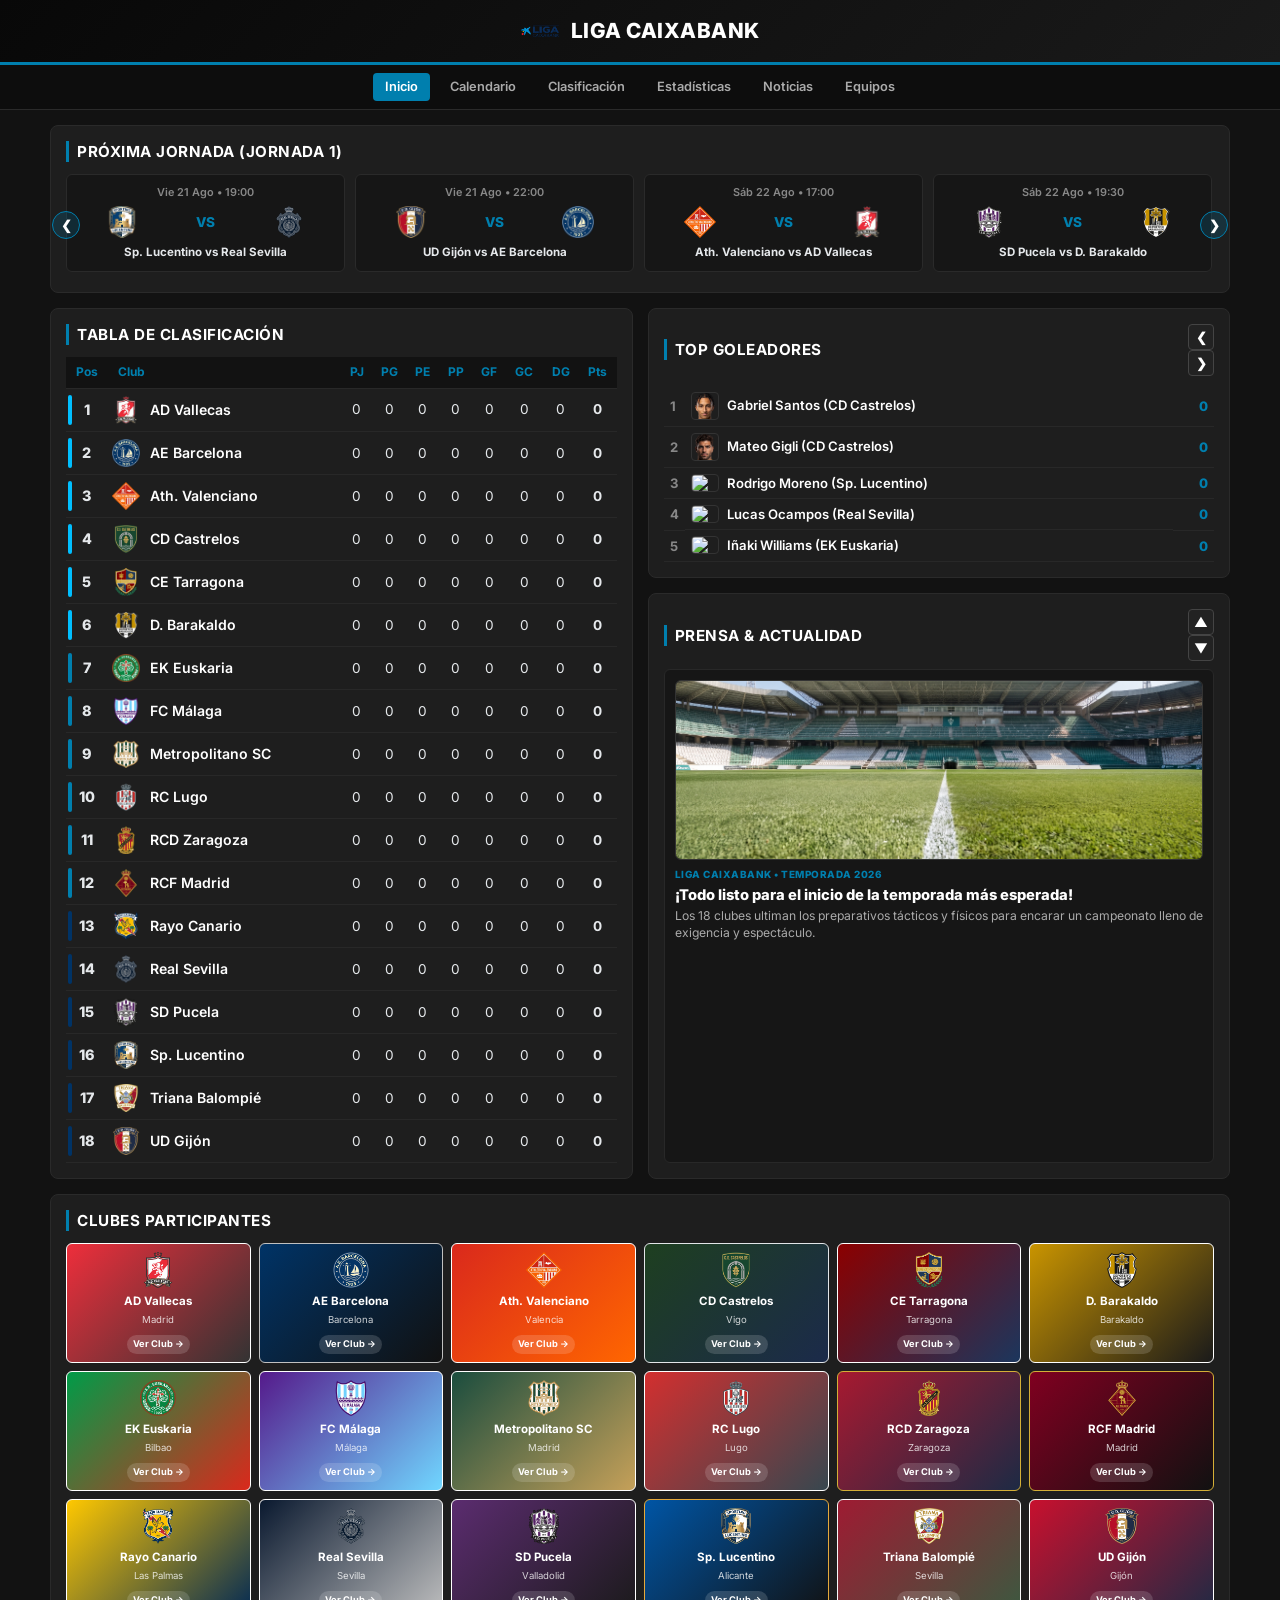
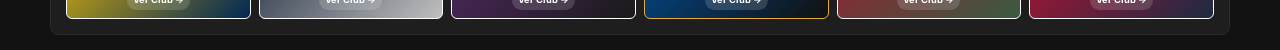
==== commit d90273c9: "Refactor layout and styles in index.html Updated layout and styling for main grid and news sections." ====
--- a/index.html
+++ b/index.html
@@ -203,21 +203,22 @@
             font-weight: 600;
         }
 
-        /* LAYOUT PRINCIPAL (50% - 50%) */
+        /* LAYOUT PRINCIPAL (50% - 50%) CON FLEXBOX ALINEADO */
         .main-grid {
             display: grid;
             grid-template-columns: 1fr 1fr;
             gap: 15px;
-            align-items: start;
+            align-items: stretch;
         }
 
         .right-column {
             display: flex;
             flex-direction: column;
             gap: 15px;
-        }
-
-        /* TABLA DE CLASIFICACIÓN AMPLIADA Y TONOS AZULES */
+            height: 100%;
+        }
+
+        /* TABLA DE CLASIFICACIÓN Y TONOS AZULES */
         table.clasificacion-table {
             width: 100%;
             border-collapse: collapse;
@@ -338,13 +339,13 @@
             flex-shrink: 0;
         }
 
-        /* BLOQUE FIJO Y RÍGIDO DE NOTICIAS */
+        /* NOTICIAS ADAPTATIVAS (CRECIMIENTO FLEX HASTA EL FINAL DE CLASIFICACIÓN) */
         .news-card-container {
-            height: 315px; /* Altura rígida exacta para no empujar la galería de abajo */
+            flex-grow: 1;
             display: flex;
             flex-direction: column;
             justify-content: space-between;
-            overflow: hidden;
+            margin-bottom: 0;
         }
 
         .news-header {
@@ -356,8 +357,10 @@
 
         .news-card-wrapper {
             position: relative;
-            height: 250px; /* Tamaño contenido estricto */
+            flex-grow: 1;
             overflow: hidden;
+            display: flex;
+            flex-direction: column;
         }
 
         .news-slide {
@@ -390,7 +393,7 @@
 
         .news-big-img {
             width: 100%;
-            height: 125px !important; /* Foto fija y recortada homogéneamente */
+            height: 180px !important; /* Tamaño de foto optimizado para llenar la columna */
             object-fit: cover;
             border-radius: 6px;
             border: 1px solid #333;
@@ -400,7 +403,7 @@
         .news-content {
             display: flex;
             flex-direction: column;
-            gap: 3px;
+            gap: 4px;
             overflow: hidden;
         }
 
@@ -414,22 +417,15 @@
 
         .news-title {
             color: var(--cb-white);
-            font-size: 0.88rem;
+            font-size: 0.92rem;
             font-weight: 800;
-            line-height: 1.2;
-            white-space: nowrap;
-            overflow: hidden;
-            text-overflow: ellipsis;
+            line-height: 1.25;
         }
 
         .news-desc {
-            font-size: 0.74rem;
+            font-size: 0.76rem;
             color: #aaa;
-            line-height: 1.3;
-            display: -webkit-box;
-            -webkit-line-clamp: 2;
-            -webkit-box-orient: vertical;
-            overflow: hidden;
+            line-height: 1.35;
         }
 
         /* GALERÍA DE CLUBES (3 FILAS DE 6) */
@@ -638,8 +634,8 @@
         <!-- LAYOUT PRINCIPAL (2 COLUMNAS DE 50%) -->
         <div class="main-grid">
             
-            <!-- COLUMNA IZQUIERDA: TABLA DE CLASIFICACIÓN (SIN SIGLAS NI LEYENDA) -->
-            <section id="clasificacion" class="card">
+            <!-- COLUMNA IZQUIERDA: TABLA DE CLASIFICACIÓN ORDENADA ALFABÉTICAMENTE -->
+            <section id="clasificacion" class="card" style="margin-bottom: 0;">
                 <h2>Tabla de Clasificación</h2>
                 <table class="clasificacion-table">
                     <thead>
@@ -654,29 +650,109 @@
                         <tr>
                             <td class="pos-cell blue-rank-top">1</td>
                             <td class="team-td">
+                                <div class="team-crest-wrapper"><img src="img/advallecas.png" alt="" onerror="createSvgFallback(this, 'VLL', '#EE2E3B', '#FFFFFF')"></div>
+                                <a href="equipos/advallecas.html" class="team-link">AD Vallecas</a>
+                            </td>
+                            <td>0</td><td>0</td><td>0</td><td>0</td><td>0</td><td>0</td><td>0</td><td><strong>0</strong></td>
+                        </tr>
+                        <tr>
+                            <td class="pos-cell blue-rank-top">2</td>
+                            <td class="team-td">
+                                <div class="team-crest-wrapper"><img src="img/aebarcelona.png" alt="" onerror="createSvgFallback(this, 'BAR', '#003366', '#C0C0C0')"></div>
+                                <a href="equipos/aebarcelona.html" class="team-link">AE Barcelona</a>
+                            </td>
+                            <td>0</td><td>0</td><td>0</td><td>0</td><td>0</td><td>0</td><td>0</td><td><strong>0</strong></td>
+                        </tr>
+                        <tr>
+                            <td class="pos-cell blue-rank-top">3</td>
+                            <td class="team-td">
+                                <div class="team-crest-wrapper"><img src="img/athleticvalenciano.png" alt="" onerror="createSvgFallback(this, 'VAL', '#DA291C', '#FFFFFF')"></div>
+                                <a href="equipos/athleticvalenciano.html" class="team-link">Ath. Valenciano</a>
+                            </td>
+                            <td>0</td><td>0</td><td>0</td><td>0</td><td>0</td><td>0</td><td>0</td><td><strong>0</strong></td>
+                        </tr>
+                        <tr>
+                            <td class="pos-cell blue-rank-top">4</td>
+                            <td class="team-td">
+                                <div class="team-crest-wrapper"><img src="img/castrelos.png" alt="" onerror="createSvgFallback(this, 'CAS', '#1E3F20', '#E2E5E8')"></div>
+                                <a href="equipos/equipo-1.html" class="team-link">CD Castrelos</a>
+                            </td>
+                            <td>0</td><td>0</td><td>0</td><td>0</td><td>0</td><td>0</td><td>0</td><td><strong>0</strong></td>
+                        </tr>
+                        <tr>
+                            <td class="pos-cell blue-rank-top">5</td>
+                            <td class="team-td">
+                                <div class="team-crest-wrapper"><img src="img/cetarragona.png" alt="" onerror="createSvgFallback(this, 'TAR', '#8B0000', '#FFFFFF')"></div>
+                                <a href="equipos/cetarragona.html" class="team-link">CE Tarragona</a>
+                            </td>
+                            <td>0</td><td>0</td><td>0</td><td>0</td><td>0</td><td>0</td><td>0</td><td><strong>0</strong></td>
+                        </tr>
+                        <tr>
+                            <td class="pos-cell blue-rank-top">6</td>
+                            <td class="team-td">
+                                <div class="team-crest-wrapper"><img src="img/deportivobarakaldo.png" alt="" onerror="createSvgFallback(this, 'BAK', '#C99400', '#FFFFFF')"></div>
+                                <a href="equipos/deportivobarakaldo.html" class="team-link">D. Barakaldo</a>
+                            </td>
+                            <td>0</td><td>0</td><td>0</td><td>0</td><td>0</td><td>0</td><td>0</td><td><strong>0</strong></td>
+                        </tr>
+                        <tr>
+                            <td class="pos-cell blue-rank-mid">7</td>
+                            <td class="team-td">
+                                <div class="team-crest-wrapper"><img src="img/euskaria.png" alt="" onerror="createSvgFallback(this, 'EUS', '#009B48', '#FFFFFF')"></div>
+                                <a href="equipos/euskaria.html" class="team-link">EK Euskaria</a>
+                            </td>
+                            <td>0</td><td>0</td><td>0</td><td>0</td><td>0</td><td>0</td><td>0</td><td><strong>0</strong></td>
+                        </tr>
+                        <tr>
+                            <td class="pos-cell blue-rank-mid">8</td>
+                            <td class="team-td">
+                                <div class="team-crest-wrapper"><img src="img/fcmalaga.png" alt="" onerror="createSvgFallback(this, 'MAL', '#551A8B', '#FFFFFF')"></div>
+                                <a href="equipos/fcmalaga.html" class="team-link">FC Málaga</a>
+                            </td>
+                            <td>0</td><td>0</td><td>0</td><td>0</td><td>0</td><td>0</td><td>0</td><td><strong>0</strong></td>
+                        </tr>
+                        <tr>
+                            <td class="pos-cell blue-rank-mid">9</td>
+                            <td class="team-td">
+                                <div class="team-crest-wrapper"><img src="img/metropolitanosc.png" alt="" onerror="createSvgFallback(this, 'MET', '#1B4D3E', '#C5A059')"></div>
+                                <a href="equipos/metropolitanosc.html" class="team-link">Metropolitano SC</a>
+                            </td>
+                            <td>0</td><td>0</td><td>0</td><td>0</td><td>0</td><td>0</td><td>0</td><td><strong>0</strong></td>
+                        </tr>
+                        <tr>
+                            <td class="pos-cell blue-rank-mid">10</td>
+                            <td class="team-td">
+                                <div class="team-crest-wrapper"><img src="img/rclugo.png" alt="" onerror="createSvgFallback(this, 'LUG', '#D32F2F', '#FFFFFF')"></div>
+                                <a href="equipos/rclugo.html" class="team-link">RC Lugo</a>
+                            </td>
+                            <td>0</td><td>0</td><td>0</td><td>0</td><td>0</td><td>0</td><td>0</td><td><strong>0</strong></td>
+                        </tr>
+                        <tr>
+                            <td class="pos-cell blue-rank-mid">11</td>
+                            <td class="team-td">
+                                <div class="team-crest-wrapper"><img src="img/zaragoza.png" alt="" onerror="createSvgFallback(this, 'ZAR', '#A71930', '#D4AF37')"></div>
+                                <a href="equipos/equipo-5.html" class="team-link">RCD Zaragoza</a>
+                            </td>
+                            <td>0</td><td>0</td><td>0</td><td>0</td><td>0</td><td>0</td><td>0</td><td><strong>0</strong></td>
+                        </tr>
+                        <tr>
+                            <td class="pos-cell blue-rank-mid">12</td>
+                            <td class="team-td">
                                 <div class="team-crest-wrapper"><img src="img/rcfmadrid.png" alt="" onerror="createSvgFallback(this, 'MAD', '#800020', '#FFFFFF')"></div>
                                 <a href="equipos/rcfmadrid.html" class="team-link">RCF Madrid</a>
                             </td>
                             <td>0</td><td>0</td><td>0</td><td>0</td><td>0</td><td>0</td><td>0</td><td><strong>0</strong></td>
                         </tr>
                         <tr>
-                            <td class="pos-cell blue-rank-top">2</td>
-                            <td class="team-td">
-                                <div class="team-crest-wrapper"><img src="img/aebarcelona.png" alt="" onerror="createSvgFallback(this, 'BAR', '#003366', '#C0C0C0')"></div>
-                                <a href="equipos/aebarcelona.html" class="team-link">AE Barcelona</a>
-                            </td>
-                            <td>0</td><td>0</td><td>0</td><td>0</td><td>0</td><td>0</td><td>0</td><td><strong>0</strong></td>
-                        </tr>
-                        <tr>
-                            <td class="pos-cell blue-rank-top">3</td>
-                            <td class="team-td">
-                                <div class="team-crest-wrapper"><img src="img/athleticvalenciano.png" alt="" onerror="createSvgFallback(this, 'VAL', '#DA291C', '#FFFFFF')"></div>
-                                <a href="equipos/athleticvalenciano.html" class="team-link">Ath. Valenciano</a>
-                            </td>
-                            <td>0</td><td>0</td><td>0</td><td>0</td><td>0</td><td>0</td><td>0</td><td><strong>0</strong></td>
-                        </tr>
-                        <tr>
-                            <td class="pos-cell blue-rank-top">4</td>
+                            <td class="pos-cell blue-rank-low">13</td>
+                            <td class="team-td">
+                                <div class="team-crest-wrapper"><img src="img/rayocanario.png" alt="" onerror="createSvgFallback(this, 'RAC', '#FFC800', '#002855')"></div>
+                                <a href="equipos/rayocanario.html" class="team-link">Rayo Canario</a>
+                            </td>
+                            <td>0</td><td>0</td><td>0</td><td>0</td><td>0</td><td>0</td><td>0</td><td><strong>0</strong></td>
+                        </tr>
+                        <tr>
+                            <td class="pos-cell blue-rank-low">14</td>
                             <td class="team-td">
                                 <div class="team-crest-wrapper"><img src="img/realsevilla.png" alt="" onerror="createSvgFallback(this, 'SEV', '#0A192F', '#C0C0C0')"></div>
                                 <a href="equipos/realsevilla.html" class="team-link">Real Sevilla</a>
@@ -684,63 +760,23 @@
                             <td>0</td><td>0</td><td>0</td><td>0</td><td>0</td><td>0</td><td>0</td><td><strong>0</strong></td>
                         </tr>
                         <tr>
-                            <td class="pos-cell blue-rank-top">5</td>
-                            <td class="team-td">
-                                <div class="team-crest-wrapper"><img src="img/metropolitanosc.png" alt="" onerror="createSvgFallback(this, 'MET', '#1B4D3E', '#C5A059')"></div>
-                                <a href="equipos/metropolitanosc.html" class="team-link">Metropolitano SC</a>
-                            </td>
-                            <td>0</td><td>0</td><td>0</td><td>0</td><td>0</td><td>0</td><td>0</td><td><strong>0</strong></td>
-                        </tr>
-                        <tr>
-                            <td class="pos-cell blue-rank-top">6</td>
-                            <td class="team-td">
-                                <div class="team-crest-wrapper"><img src="img/zaragoza.png" alt="" onerror="createSvgFallback(this, 'ZAR', '#A71930', '#D4AF37')"></div>
-                                <a href="equipos/equipo-5.html" class="team-link">RCD Zaragoza</a>
-                            </td>
-                            <td>0</td><td>0</td><td>0</td><td>0</td><td>0</td><td>0</td><td>0</td><td><strong>0</strong></td>
-                        </tr>
-                        <tr>
-                            <td class="pos-cell blue-rank-mid">7</td>
-                            <td class="team-td">
-                                <div class="team-crest-wrapper"><img src="img/euskaria.png" alt="" onerror="createSvgFallback(this, 'EUS', '#009B48', '#FFFFFF')"></div>
-                                <a href="equipos/euskaria.html" class="team-link">EK Euskaria</a>
-                            </td>
-                            <td>0</td><td>0</td><td>0</td><td>0</td><td>0</td><td>0</td><td>0</td><td><strong>0</strong></td>
-                        </tr>
-                        <tr>
-                            <td class="pos-cell blue-rank-mid">8</td>
-                            <td class="team-td">
-                                <div class="team-crest-wrapper"><img src="img/fcmalaga.png" alt="" onerror="createSvgFallback(this, 'MAL', '#551A8B', '#FFFFFF')"></div>
-                                <a href="equipos/fcmalaga.html" class="team-link">FC Málaga</a>
-                            </td>
-                            <td>0</td><td>0</td><td>0</td><td>0</td><td>0</td><td>0</td><td>0</td><td><strong>0</strong></td>
-                        </tr>
-                        <tr>
-                            <td class="pos-cell blue-rank-mid">9</td>
-                            <td class="team-td">
-                                <div class="team-crest-wrapper"><img src="img/castrelos.png" alt="" onerror="createSvgFallback(this, 'CAS', '#1E3F20', '#E2E5E8')"></div>
-                                <a href="equipos/equipo-1.html" class="team-link">CD Castrelos</a>
-                            </td>
-                            <td>0</td><td>0</td><td>0</td><td>0</td><td>0</td><td>0</td><td>0</td><td><strong>0</strong></td>
-                        </tr>
-                        <tr>
-                            <td class="pos-cell blue-rank-mid">10</td>
-                            <td class="team-td">
-                                <div class="team-crest-wrapper"><img src="img/cetarragona.png" alt="" onerror="createSvgFallback(this, 'TAR', '#8B0000', '#FFFFFF')"></div>
-                                <a href="equipos/cetarragona.html" class="team-link">CE Tarragona</a>
-                            </td>
-                            <td>0</td><td>0</td><td>0</td><td>0</td><td>0</td><td>0</td><td>0</td><td><strong>0</strong></td>
-                        </tr>
-                        <tr>
-                            <td class="pos-cell blue-rank-mid">11</td>
-                            <td class="team-td">
-                                <div class="team-crest-wrapper"><img src="img/rayocanario.png" alt="" onerror="createSvgFallback(this, 'RAC', '#FFC800', '#002855')"></div>
-                                <a href="equipos/rayocanario.html" class="team-link">Rayo Canario</a>
-                            </td>
-                            <td>0</td><td>0</td><td>0</td><td>0</td><td>0</td><td>0</td><td>0</td><td><strong>0</strong></td>
-                        </tr>
-                        <tr>
-                            <td class="pos-cell blue-rank-mid">12</td>
+                            <td class="pos-cell blue-rank-low">15</td>
+                            <td class="team-td">
+                                <div class="team-crest-wrapper"><img src="img/sdpucela.png" alt="" onerror="createSvgFallback(this, 'PUC', '#5B2C6F', '#FFFFFF')"></div>
+                                <a href="equipos/sdpucela.html" class="team-link">SD Pucela</a>
+                            </td>
+                            <td>0</td><td>0</td><td>0</td><td>0</td><td>0</td><td>0</td><td>0</td><td><strong>0</strong></td>
+                        </tr>
+                        <tr>
+                            <td class="pos-cell blue-rank-low">16</td>
+                            <td class="team-td">
+                                <div class="team-crest-wrapper"><img src="img/lucentino.png" alt="" onerror="createSvgFallback(this, 'LUC', '#0055A5', '#E5A93C')"></div>
+                                <a href="equipos/equipo-2.html" class="team-link">Sp. Lucentino</a>
+                            </td>
+                            <td>0</td><td>0</td><td>0</td><td>0</td><td>0</td><td>0</td><td>0</td><td><strong>0</strong></td>
+                        </tr>
+                        <tr>
+                            <td class="pos-cell blue-rank-low">17</td>
                             <td class="team-td">
                                 <div class="team-crest-wrapper"><img src="img/triana.png" alt="" onerror="createSvgFallback(this, 'TRI', '#9E1B32', '#F8F9FA')"></div>
                                 <a href="equipos/equipo-3.html" class="team-link">Triana Balompié</a>
@@ -748,50 +784,10 @@
                             <td>0</td><td>0</td><td>0</td><td>0</td><td>0</td><td>0</td><td>0</td><td><strong>0</strong></td>
                         </tr>
                         <tr>
-                            <td class="pos-cell blue-rank-low">13</td>
-                            <td class="team-td">
-                                <div class="team-crest-wrapper"><img src="img/sdpucela.png" alt="" onerror="createSvgFallback(this, 'PUC', '#5B2C6F', '#FFFFFF')"></div>
-                                <a href="equipos/sdpucela.html" class="team-link">SD Pucela</a>
-                            </td>
-                            <td>0</td><td>0</td><td>0</td><td>0</td><td>0</td><td>0</td><td>0</td><td><strong>0</strong></td>
-                        </tr>
-                        <tr>
-                            <td class="pos-cell blue-rank-low">14</td>
+                            <td class="pos-cell blue-rank-low">18</td>
                             <td class="team-td">
                                 <div class="team-crest-wrapper"><img src="img/gijon.png" alt="" onerror="createSvgFallback(this, 'GIJ', '#C8102E', '#FFFFFF')"></div>
                                 <a href="equipos/equipo-4.html" class="team-link">UD Gijón</a>
-                            </td>
-                            <td>0</td><td>0</td><td>0</td><td>0</td><td>0</td><td>0</td><td>0</td><td><strong>0</strong></td>
-                        </tr>
-                        <tr>
-                            <td class="pos-cell blue-rank-low">15</td>
-                            <td class="team-td">
-                                <div class="team-crest-wrapper"><img src="img/lucentino.png" alt="" onerror="createSvgFallback(this, 'LUC', '#0055A5', '#E5A93C')"></div>
-                                <a href="equipos/equipo-2.html" class="team-link">Sp. Lucentino</a>
-                            </td>
-                            <td>0</td><td>0</td><td>0</td><td>0</td><td>0</td><td>0</td><td>0</td><td><strong>0</strong></td>
-                        </tr>
-                        <tr>
-                            <td class="pos-cell blue-rank-low">16</td>
-                            <td class="team-td">
-                                <div class="team-crest-wrapper"><img src="img/deportivobarakaldo.png" alt="" onerror="createSvgFallback(this, 'BAK', '#C99400', '#FFFFFF')"></div>
-                                <a href="equipos/deportivobarakaldo.html" class="team-link">D. Barakaldo</a>
-                            </td>
-                            <td>0</td><td>0</td><td>0</td><td>0</td><td>0</td><td>0</td><td>0</td><td><strong>0</strong></td>
-                        </tr>
-                        <tr>
-                            <td class="pos-cell blue-rank-low">17</td>
-                            <td class="team-td">
-                                <div class="team-crest-wrapper"><img src="img/rclugo.png" alt="" onerror="createSvgFallback(this, 'LUG', '#D32F2F', '#FFFFFF')"></div>
-                                <a href="equipos/rclugo.html" class="team-link">RC Lugo</a>
-                            </td>
-                            <td>0</td><td>0</td><td>0</td><td>0</td><td>0</td><td>0</td><td>0</td><td><strong>0</strong></td>
-                        </tr>
-                        <tr>
-                            <td class="pos-cell blue-rank-low">18</td>
-                            <td class="team-td">
-                                <div class="team-crest-wrapper"><img src="img/advallecas.png" alt="" onerror="createSvgFallback(this, 'VLL', '#EE2E3B', '#FFFFFF')"></div>
-                                <a href="equipos/advallecas.html" class="team-link">AD Vallecas</a>
                             </td>
                             <td>0</td><td>0</td><td>0</td><td>0</td><td>0</td><td>0</td><td>0</td><td><strong>0</strong></td>
                         </tr>
@@ -799,11 +795,11 @@
                 </table>
             </section>
 
-            <!-- COLUMNA DERECHA: ESTADÍSTICAS CON FOTO Y NOTICIAS CON DIMENSIÓN RÍGIDA -->
+            <!-- COLUMNA DERECHA: ESTADÍSTICAS + NOTICIAS PERFECTAMENTE ALINEADAS -->
             <div class="right-column">
                 
                 <!-- BLOQUE DE ESTADÍSTICAS SLIDER -->
-                <section id="estadisticas" class="card">
+                <section id="estadisticas" class="card" style="margin-bottom: 0;">
                     <div class="stats-header">
                         <h2 id="statTitle" style="margin-bottom:0;">Top Goleadores</h2>
                         <div>
@@ -879,7 +875,7 @@
                     </div>
                 </section>
 
-                <!-- BLOQUE FIJO DE NOTICIAS (5 NOTICIAS CON FOTO DE TAMAÑO FIJO Y DURA) -->
+                <!-- BLOQUE FIJO DE NOTICIAS CON SELLO Y ALTURA AJUSTADA AL FINAL DE LA TABLA -->
                 <section id="noticias" class="card news-card-container">
                     <div class="news-header">
                         <h2 style="margin-bottom:0;">Prensa & Actualidad</h2>
@@ -948,27 +944,87 @@
 
         </div>
 
-        <!-- SECCIÓN INFERIOR: GALERÍA DE LOS 18 CLUBES (3 FILAS DE 6) -->
+        <!-- SECCIÓN INFERIOR: GALERÍA DE LOS 18 CLUBES ORDENADOS ALFABÉTICAMENTE (3 FILAS DE 6) -->
         <section id="equipos" class="card" style="margin-top: 15px;">
             <h2>Clubes Participantes</h2>
             <div class="teams-grid">
+                <div class="team-card bg-advallecas">
+                    <div class="team-crest-wrapper"><img src="img/advallecas.png" alt="" onerror="createSvgFallback(this, 'VLL', '#EE2E3B', '#FFFFFF')"></div>
+                    <h3>AD Vallecas</h3>
+                    <p>Madrid</p>
+                    <a href="equipos/advallecas.html" class="btn-team">Ver Club →</a>
+                </div>
+                <div class="team-card bg-aebarcelona">
+                    <div class="team-crest-wrapper"><img src="img/aebarcelona.png" alt="" onerror="createSvgFallback(this, 'BAR', '#003366', '#C0C0C0')"></div>
+                    <h3>AE Barcelona</h3>
+                    <p>Barcelona</p>
+                    <a href="equipos/aebarcelona.html" class="btn-team">Ver Club →</a>
+                </div>
+                <div class="team-card bg-athleticvalenciano">
+                    <div class="team-crest-wrapper"><img src="img/athleticvalenciano.png" alt="" onerror="createSvgFallback(this, 'VAL', '#DA291C', '#FFFFFF')"></div>
+                    <h3>Ath. Valenciano</h3>
+                    <p>Valencia</p>
+                    <a href="equipos/athleticvalenciano.html" class="btn-team">Ver Club →</a>
+                </div>
+                <div class="team-card bg-castrelos">
+                    <div class="team-crest-wrapper"><img src="img/castrelos.png" alt="" onerror="createSvgFallback(this, 'CAS', '#1E3F20', '#E2E5E8')"></div>
+                    <h3>CD Castrelos</h3>
+                    <p>Vigo</p>
+                    <a href="equipos/equipo-1.html" class="btn-team">Ver Club →</a>
+                </div>
+                <div class="team-card bg-cetarragona">
+                    <div class="team-crest-wrapper"><img src="img/cetarragona.png" alt="" onerror="createSvgFallback(this, 'TAR', '#8B0000', '#FFFFFF')"></div>
+                    <h3>CE Tarragona</h3>
+                    <p>Tarragona</p>
+                    <a href="equipos/cetarragona.html" class="btn-team">Ver Club →</a>
+                </div>
+                <div class="team-card bg-deportivobarakaldo">
+                    <div class="team-crest-wrapper"><img src="img/deportivobarakaldo.png" alt="" onerror="createSvgFallback(this, 'BAK', '#C99400', '#FFFFFF')"></div>
+                    <h3>D. Barakaldo</h3>
+                    <p>Barakaldo</p>
+                    <a href="equipos/deportivobarakaldo.html" class="btn-team">Ver Club →</a>
+                </div>
+                <div class="team-card bg-euskaria">
+                    <div class="team-crest-wrapper"><img src="img/euskaria.png" alt="" onerror="createSvgFallback(this, 'EUS', '#009B48', '#FFFFFF')"></div>
+                    <h3>EK Euskaria</h3>
+                    <p>Bilbao</p>
+                    <a href="equipos/euskaria.html" class="btn-team">Ver Club →</a>
+                </div>
+                <div class="team-card bg-fcmalaga">
+                    <div class="team-crest-wrapper"><img src="img/fcmalaga.png" alt="" onerror="createSvgFallback(this, 'MAL', '#551A8B', '#FFFFFF')"></div>
+                    <h3>FC Málaga</h3>
+                    <p>Málaga</p>
+                    <a href="equipos/fcmalaga.html" class="btn-team">Ver Club →</a>
+                </div>
+                <div class="team-card bg-metropolitanosc">
+                    <div class="team-crest-wrapper"><img src="img/metropolitanosc.png" alt="" onerror="createSvgFallback(this, 'MET', '#1B4D3E', '#C5A059')"></div>
+                    <h3>Metropolitano SC</h3>
+                    <p>Madrid</p>
+                    <a href="equipos/metropolitanosc.html" class="btn-team">Ver Club →</a>
+                </div>
+                <div class="team-card bg-rclugo">
+                    <div class="team-crest-wrapper"><img src="img/rclugo.png" alt="" onerror="createSvgFallback(this, 'LUG', '#D32F2F', '#FFFFFF')"></div>
+                    <h3>RC Lugo</h3>
+                    <p>Lugo</p>
+                    <a href="equipos/rclugo.html" class="btn-team">Ver Club →</a>
+                </div>
+                <div class="team-card bg-rcdzaragoza">
+                    <div class="team-crest-wrapper"><img src="img/zaragoza.png" alt="" onerror="createSvgFallback(this, 'ZAR', '#A71930', '#D4AF37')"></div>
+                    <h3>RCD Zaragoza</h3>
+                    <p>Zaragoza</p>
+                    <a href="equipos/equipo-5.html" class="btn-team">Ver Club →</a>
+                </div>
                 <div class="team-card bg-rcfmadrid">
                     <div class="team-crest-wrapper"><img src="img/rcfmadrid.png" alt="" onerror="createSvgFallback(this, 'MAD', '#800020', '#FFFFFF')"></div>
                     <h3>RCF Madrid</h3>
                     <p>Madrid</p>
                     <a href="equipos/rcfmadrid.html" class="btn-team">Ver Club →</a>
                 </div>
-                <div class="team-card bg-aebarcelona">
-                    <div class="team-crest-wrapper"><img src="img/aebarcelona.png" alt="" onerror="createSvgFallback(this, 'BAR', '#003366', '#C0C0C0')"></div>
-                    <h3>AE Barcelona</h3>
-                    <p>Barcelona</p>
-                    <a href="equipos/aebarcelona.html" class="btn-team">Ver Club →</a>
-                </div>
-                <div class="team-card bg-athleticvalenciano">
-                    <div class="team-crest-wrapper"><img src="img/athleticvalenciano.png" alt="" onerror="createSvgFallback(this, 'VAL', '#DA291C', '#FFFFFF')"></div>
-                    <h3>Ath. Valenciano</h3>
-                    <p>Valencia</p>
-                    <a href="equipos/athleticvalenciano.html" class="btn-team">Ver Club →</a>
+                <div class="team-card bg-rayocanario">
+                    <div class="team-crest-wrapper"><img src="img/rayocanario.png" alt="" onerror="createSvgFallback(this, 'RAC', '#FFC800', '#002855')"></div>
+                    <h3>Rayo Canario</h3>
+                    <p>Las Palmas</p>
+                    <a href="equipos/rayocanario.html" class="btn-team">Ver Club →</a>
                 </div>
                 <div class="team-card bg-realsevilla">
                     <div class="team-crest-wrapper"><img src="img/realsevilla.png" alt="" onerror="createSvgFallback(this, 'SEV', '#0A192F', '#C0C0C0')"></div>
@@ -976,47 +1032,17 @@
                     <p>Sevilla</p>
                     <a href="equipos/realsevilla.html" class="btn-team">Ver Club →</a>
                 </div>
-                <div class="team-card bg-metropolitanosc">
-                    <div class="team-crest-wrapper"><img src="img/metropolitanosc.png" alt="" onerror="createSvgFallback(this, 'MET', '#1B4D3E', '#C5A059')"></div>
-                    <h3>Metropolitano SC</h3>
-                    <p>Madrid</p>
-                    <a href="equipos/metropolitanosc.html" class="btn-team">Ver Club →</a>
-                </div>
-                <div class="team-card bg-rcdzaragoza">
-                    <div class="team-crest-wrapper"><img src="img/zaragoza.png" alt="" onerror="createSvgFallback(this, 'ZAR', '#A71930', '#D4AF37')"></div>
-                    <h3>RCD Zaragoza</h3>
-                    <p>Zaragoza</p>
-                    <a href="equipos/equipo-5.html" class="btn-team">Ver Club →</a>
-                </div>
-                <div class="team-card bg-euskaria">
-                    <div class="team-crest-wrapper"><img src="img/euskaria.png" alt="" onerror="createSvgFallback(this, 'EUS', '#009B48', '#FFFFFF')"></div>
-                    <h3>EK Euskaria</h3>
-                    <p>Bilbao</p>
-                    <a href="equipos/euskaria.html" class="btn-team">Ver Club →</a>
-                </div>
-                <div class="team-card bg-fcmalaga">
-                    <div class="team-crest-wrapper"><img src="img/fcmalaga.png" alt="" onerror="createSvgFallback(this, 'MAL', '#551A8B', '#FFFFFF')"></div>
-                    <h3>FC Málaga</h3>
-                    <p>Málaga</p>
-                    <a href="equipos/fcmalaga.html" class="btn-team">Ver Club →</a>
-                </div>
-                <div class="team-card bg-castrelos">
-                    <div class="team-crest-wrapper"><img src="img/castrelos.png" alt="" onerror="createSvgFallback(this, 'CAS', '#1E3F20', '#E2E5E8')"></div>
-                    <h3>CD Castrelos</h3>
-                    <p>Vigo</p>
-                    <a href="equipos/equipo-1.html" class="btn-team">Ver Club →</a>
-                </div>
-                <div class="team-card bg-cetarragona">
-                    <div class="team-crest-wrapper"><img src="img/cetarragona.png" alt="" onerror="createSvgFallback(this, 'TAR', '#8B0000', '#FFFFFF')"></div>
-                    <h3>CE Tarragona</h3>
-                    <p>Tarragona</p>
-                    <a href="equipos/cetarragona.html" class="btn-team">Ver Club →</a>
-                </div>
-                <div class="team-card bg-rayocanario">
-                    <div class="team-crest-wrapper"><img src="img/rayocanario.png" alt="" onerror="createSvgFallback(this, 'RAC', '#FFC800', '#002855')"></div>
-                    <h3>Rayo Canario</h3>
-                    <p>Las Palmas</p>
-                    <a href="equipos/rayocanario.html" class="btn-team">Ver Club →</a>
+                <div class="team-card bg-sdpucela">
+                    <div class="team-crest-wrapper"><img src="img/sdpucela.png" alt="" onerror="createSvgFallback(this, 'PUC', '#5B2C6F', '#1A1A1A')"></div>
+                    <h3>SD Pucela</h3>
+                    <p>Valladolid</p>
+                    <a href="equipos/sdpucela.html" class="btn-team">Ver Club →</a>
+                </div>
+                <div class="team-card bg-lucentino">
+                    <div class="team-crest-wrapper"><img src="img/lucentino.png" alt="" onerror="createSvgFallback(this, 'LUC', '#0055A5', '#E5A93C')"></div>
+                    <h3>Sp. Lucentino</h3>
+                    <p>Alicante</p>
+                    <a href="equipos/equipo-2.html" class="btn-team">Ver Club →</a>
                 </div>
                 <div class="team-card bg-triana">
                     <div class="team-crest-wrapper"><img src="img/triana.png" alt="" onerror="createSvgFallback(this, 'TRI', '#9E1B32', '#F8F9FA')"></div>
@@ -1024,41 +1050,11 @@
                     <p>Sevilla</p>
                     <a href="equipos/equipo-3.html" class="btn-team">Ver Club →</a>
                 </div>
-                <div class="team-card bg-sdpucela">
-                    <div class="team-crest-wrapper"><img src="img/sdpucela.png" alt="" onerror="createSvgFallback(this, 'PUC', '#5B2C6F', '#1A1A1A')"></div>
-                    <h3>SD Pucela</h3>
-                    <p>Valladolid</p>
-                    <a href="equipos/sdpucela.html" class="btn-team">Ver Club →</a>
-                </div>
                 <div class="team-card bg-udgijon">
                     <div class="team-crest-wrapper"><img src="img/gijon.png" alt="" onerror="createSvgFallback(this, 'GIJ', '#C8102E', '#FFFFFF')"></div>
                     <h3>UD Gijón</h3>
                     <p>Gijón</p>
                     <a href="equipos/equipo-4.html" class="btn-team">Ver Club →</a>
-                </div>
-                <div class="team-card bg-lucentino">
-                    <div class="team-crest-wrapper"><img src="img/lucentino.png" alt="" onerror="createSvgFallback(this, 'LUC', '#0055A5', '#E5A93C')"></div>
-                    <h3>Sp. Lucentino</h3>
-                    <p>Alicante</p>
-                    <a href="equipos/equipo-2.html" class="btn-team">Ver Club →</a>
-                </div>
-                <div class="team-card bg-deportivobarakaldo">
-                    <div class="team-crest-wrapper"><img src="img/deportivobarakaldo.png" alt="" onerror="createSvgFallback(this, 'BAK', '#C99400', '#FFFFFF')"></div>
-                    <h3>D. Barakaldo</h3>
-                    <p>Barakaldo</p>
-                    <a href="equipos/deportivobarakaldo.html" class="btn-team">Ver Club →</a>
-                </div>
-                <div class="team-card bg-rclugo">
-                    <div class="team-crest-wrapper"><img src="img/rclugo.png" alt="" onerror="createSvgFallback(this, 'LUG', '#D32F2F', '#FFFFFF')"></div>
-                    <h3>RC Lugo</h3>
-                    <p>Lugo</p>
-                    <a href="equipos/rclugo.html" class="btn-team">Ver Club →</a>
-                </div>
-                <div class="team-card bg-advallecas">
-                    <div class="team-crest-wrapper"><img src="img/advallecas.png" alt="" onerror="createSvgFallback(this, 'VLL', '#EE2E3B', '#FFFFFF')"></div>
-                    <h3>AD Vallecas</h3>
-                    <p>Madrid</p>
-                    <a href="equipos/advallecas.html" class="btn-team">Ver Club →</a>
                 </div>
             </div>
         </section>
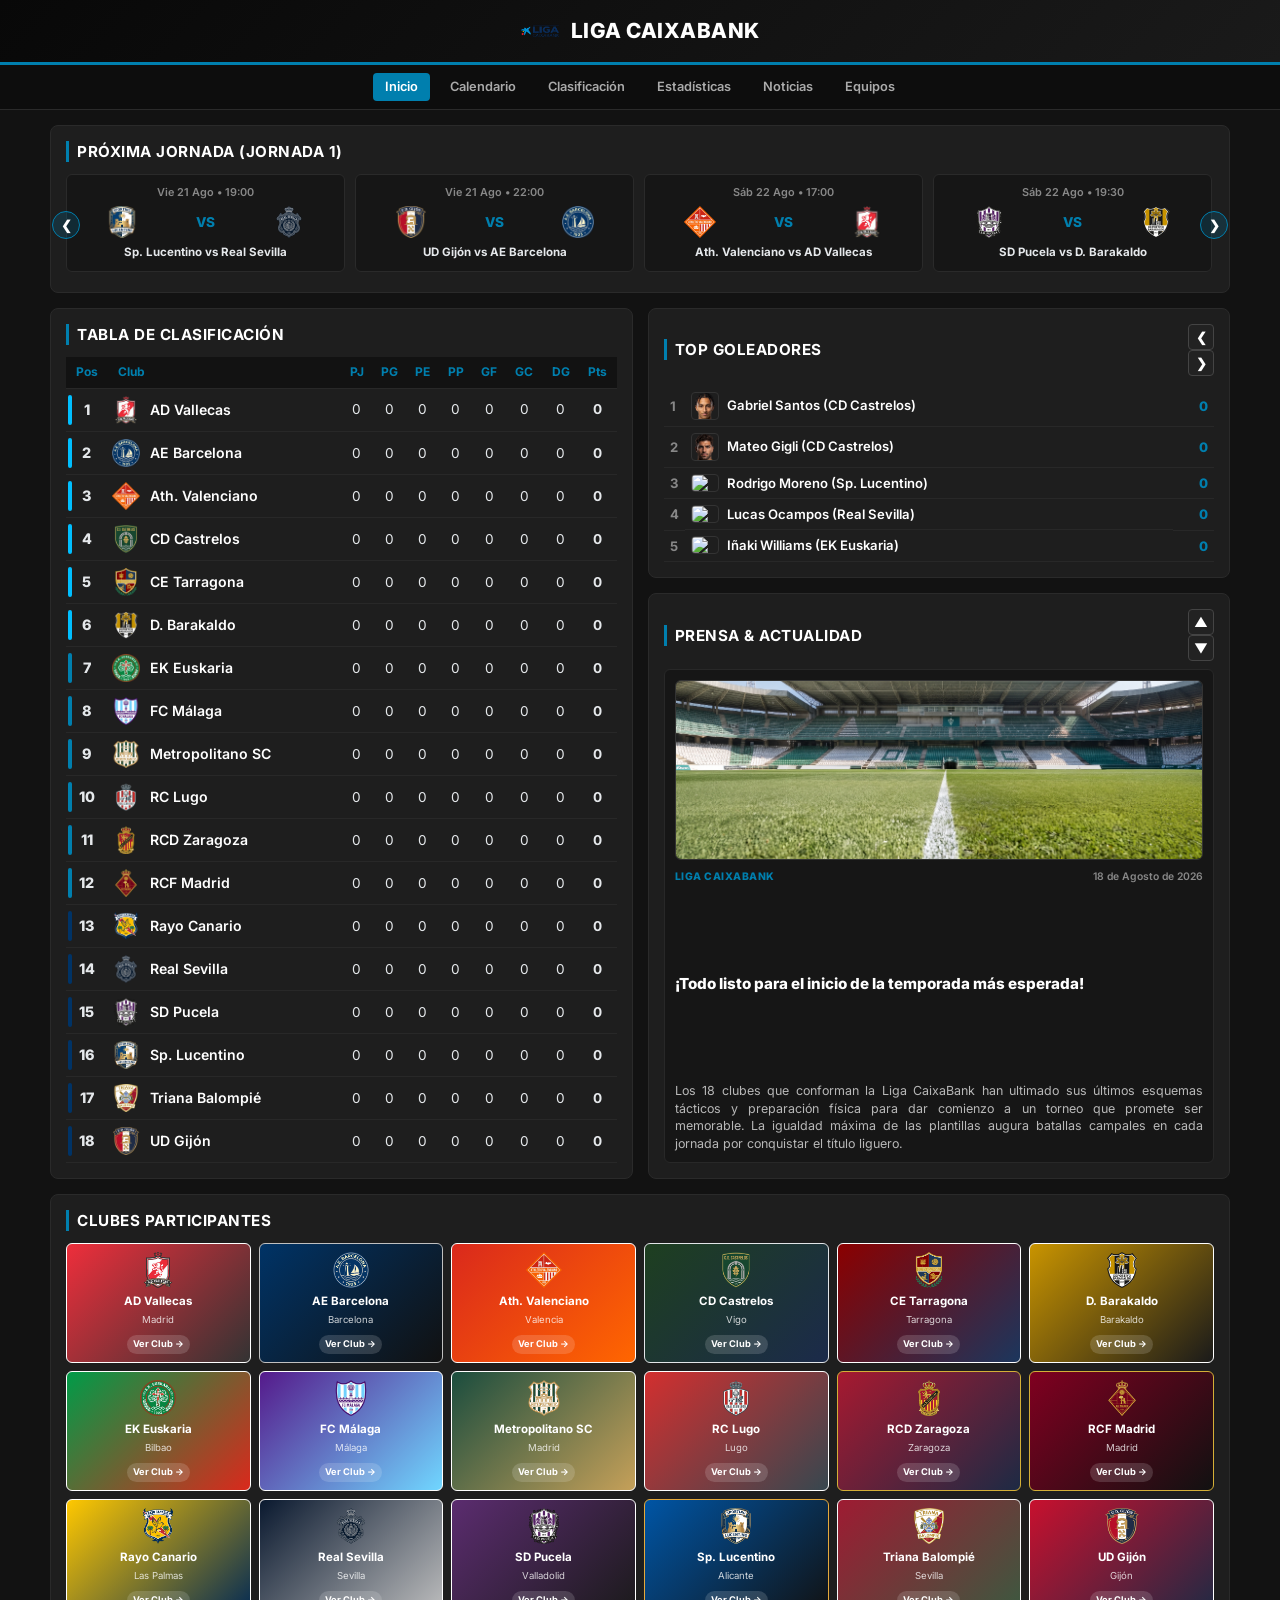
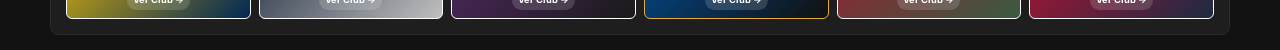
==== commit 8b953133: "Refactor comments and improve news content layout Updated comments for clarity and adjusted spacing " ====
--- a/index.html
+++ b/index.html
@@ -203,7 +203,7 @@
             font-weight: 600;
         }
 
-        /* LAYOUT PRINCIPAL (50% - 50%) CON FLEXBOX ALINEADO */
+        /* LAYOUT PRINCIPAL (50% - 50%) */
         .main-grid {
             display: grid;
             grid-template-columns: 1fr 1fr;
@@ -282,7 +282,7 @@
 
         .team-link:hover { color: var(--cb-blue); }
 
-        /* CARRUSEL DE ESTADÍSTICAS CON FOTOS DE JUGADORES */
+        /* CARRUSEL DE ESTADÍSTICAS */
         .stats-header {
             display: flex;
             align-items: center;
@@ -339,7 +339,7 @@
             flex-shrink: 0;
         }
 
-        /* NOTICIAS ADAPTATIVAS (CRECIMIENTO FLEX HASTA EL FINAL DE CLASIFICACIÓN) */
+        /* NOTICIAS ALINEADAS A LA MITAD EXACTA CON CUERPO Y FECHA */
         .news-card-container {
             flex-grow: 1;
             display: flex;
@@ -366,7 +366,7 @@
         .news-slide {
             display: none;
             flex-direction: column;
-            gap: 8px;
+            gap: 10px;
             background: #161616;
             padding: 10px;
             border-radius: 6px;
@@ -391,9 +391,10 @@
             to { opacity: 1; transform: translateY(0); }
         }
 
+        /* Foto hasta la mitad exacta (180px) */
         .news-big-img {
             width: 100%;
-            height: 180px !important; /* Tamaño de foto optimizado para llenar la columna */
+            height: 180px !important;
             object-fit: cover;
             border-radius: 6px;
             border: 1px solid #333;
@@ -403,29 +404,42 @@
         .news-content {
             display: flex;
             flex-direction: column;
-            gap: 4px;
-            overflow: hidden;
+            gap: 6px;
+            flex-grow: 1;
+            justify-content: space-between;
+        }
+
+        .news-meta {
+            display: flex;
+            align-items: center;
+            justify-content: space-between;
+            font-size: 0.65rem;
         }
 
         .news-tag {
-            font-size: 0.62rem;
             color: var(--cb-blue);
             font-weight: 800;
             text-transform: uppercase;
             letter-spacing: 0.5px;
         }
 
+        .news-date {
+            color: #888;
+            font-weight: 600;
+        }
+
         .news-title {
             color: var(--cb-white);
-            font-size: 0.92rem;
+            font-size: 0.95rem;
             font-weight: 800;
             line-height: 1.25;
         }
 
         .news-desc {
-            font-size: 0.76rem;
-            color: #aaa;
-            line-height: 1.35;
+            font-size: 0.78rem;
+            color: #b8b8b8;
+            line-height: 1.4;
+            text-align: justify;
         }
 
         /* GALERÍA DE CLUBES (3 FILAS DE 6) */
@@ -795,7 +809,7 @@
                 </table>
             </section>
 
-            <!-- COLUMNA DERECHA: ESTADÍSTICAS + NOTICIAS PERFECTAMENTE ALINEADAS -->
+            <!-- COLUMNA DERECHA: ESTADÍSTICAS + NOTICIAS AMPLIADAS EXACTAS HASTA EL FINAL DE LA TABLA -->
             <div class="right-column">
                 
                 <!-- BLOQUE DE ESTADÍSTICAS SLIDER -->
@@ -875,7 +889,7 @@
                     </div>
                 </section>
 
-                <!-- BLOQUE FIJO DE NOTICIAS CON SELLO Y ALTURA AJUSTADA AL FINAL DE LA TABLA -->
+                <!-- BLOQUE NOTICIAS CON FOTO AL 50% Y CUERPO RENOVAL C/ FECHA -->
                 <section id="noticias" class="card news-card-container">
                     <div class="news-header">
                         <h2 style="margin-bottom:0;">Prensa & Actualidad</h2>
@@ -891,9 +905,12 @@
                         <div class="news-slide active" id="news-0">
                             <img src="img/estadiocastrelos.png" alt="Estadio Castrelos" class="news-big-img" onerror="this.src='https://images.unsplash.com/photo-1508098682722-e99c43a406b2?w=600'">
                             <div class="news-content">
-                                <span class="news-tag">LIGA CAIXABANK • TEMPORADA 2026</span>
+                                <div class="news-meta">
+                                    <span class="news-tag">LIGA CAIXABANK</span>
+                                    <span class="news-date">18 de Agosto de 2026</span>
+                                </div>
                                 <h3 class="news-title">¡Todo listo para el inicio de la temporada más esperada!</h3>
-                                <p class="news-desc">Los 18 clubes ultiman los preparativos tácticos y físicos para encarar un campeonato lleno de exigencia y espectáculo.</p>
+                                <p class="news-desc">Los 18 clubes que conforman la Liga CaixaBank han ultimado sus últimos esquemas tácticos y preparación física para dar comienzo a un torneo que promete ser memorable. La igualdad máxima de las plantillas augura batallas campales en cada jornada por conquistar el título liguero.</p>
                             </div>
                         </div>
 
@@ -901,9 +918,12 @@
                         <div class="news-slide" id="news-1">
                             <img src="img/celsomoure.png" alt="Celso Moure" class="news-big-img" onerror="this.src='https://images.unsplash.com/photo-1556157382-97eda2d62296?w=600'">
                             <div class="news-content">
-                                <span class="news-tag">CD CASTRELOS • PRESIDENCIA</span>
+                                <div class="news-meta">
+                                    <span class="news-tag">CD CASTRELOS</span>
+                                    <span class="news-date">17 de Agosto de 2026</span>
+                                </div>
                                 <h3 class="news-title">Celso Moure reafirma la apuesta firme por la masa social</h3>
-                                <p class="news-desc">El máximo mandatario cantero valoró la solidez financiera y garantizó un modelo asociativo fuerte en Vigo.</p>
+                                <p class="news-desc">El máximo mandatario del conjunto cantero valoró muy positivamente el crecimiento de la masa social y la estabilidad financiera del club en Vigo. "Hacer del Estadio Municipal de Castrelos un fortín inexpugnable es nuestra absoluta prioridad esta campaña", afirmó ante los medios oficiales.</p>
                             </div>
                         </div>
 
@@ -911,9 +931,12 @@
                         <div class="news-slide" id="news-2">
                             <img src="img/logo-liga.png" alt="Calendario" class="news-big-img" onerror="this.src='https://images.unsplash.com/photo-1522778119026-d647f0596c20?w=600'">
                             <div class="news-content">
-                                <span class="news-tag">OFICIAL • HORARIOS JORNADA 1</span>
+                                <div class="news-meta">
+                                    <span class="news-tag">HORARIOS OFICIALES</span>
+                                    <span class="news-date">16 de Agosto de 2026</span>
+                                </div>
                                 <h3 class="news-title">Parrilla televisiva confirmada para el estreno estival</h3>
-                                <p class="news-desc">La patronal distribuye los 9 encuentros en franjas estratégicas para garantizar el máximo rendimiento sobre el césped.</p>
+                                <p class="news-desc">La patronal del torneo ha distribuido oficialmente los nueve enfrentamientos correspondientes a la Jornada 1. Los horarios se organizaron estratégicamente entre el viernes y el domingo para maximizar la audiencia televisiva y resguardar el bienestar físico de los futbolistas ante el calor estival.</p>
                             </div>
                         </div>
 
@@ -921,9 +944,12 @@
                         <div class="news-slide" id="news-3">
                             <img src="img/1equipacioncastrelos.png" alt="Equipaciones" class="news-big-img" onerror="this.src='https://images.unsplash.com/photo-1518091043644-c1d4457512c6?w=600'">
                             <div class="news-content">
-                                <span class="news-tag">EQUIPACIONES • DISEÑO</span>
+                                <div class="news-meta">
+                                    <span class="news-tag">EQUIPACIONES</span>
+                                    <span class="news-date">15 de Agosto de 2026</span>
+                                </div>
                                 <h3 class="news-title">Éxito rotundo en la venta de las nuevas camisetas oficiales</h3>
-                                <p class="news-desc">Las elásticas de esta edición registran cifras récord de reservas en las tiendas oficiales de los clubes participantes.</p>
+                                <p class="news-desc">Las tiendas oficiales y plataformas de e-commerce de los distintos equipos registraron cifras récord de reservas en la presentación de sus indumentarias. Los aficionados han respaldado masivamente las propuestas estéticas de marcas líderes para la presente temporada de competición.</p>
                             </div>
                         </div>
 
@@ -931,9 +957,12 @@
                         <div class="news-slide" id="news-4">
                             <img src="img/metropolitanosc.png" alt="Metropolitano SC" class="news-big-img" onerror="this.src='https://images.unsplash.com/photo-1511512578047-dfb367046420?w=600'">
                             <div class="news-content">
-                                <span class="news-tag">METROPOLITANO SC • PREVIA</span>
+                                <div class="news-meta">
+                                    <span class="news-tag">METROPOLITANO SC</span>
+                                    <span class="news-date">14 de Agosto de 2026</span>
+                                </div>
                                 <h3 class="news-title">Metropolitano SC busca empezar con pie firme el campeonato</h3>
-                                <p class="news-desc">El cuadro capitalino ultima detalles para recibir al FC Málaga en uno de los duelos con más morbo de la primera fecha.</p>
+                                <p class="news-desc">El cuadro capitalino ultima todos los detalles tácticos de cara a recibir en su feudo al siempre peligroso FC Málaga. Este encuentro se presenta como una de las citas de mayor morbo e interés deportivo de toda la primera fecha liguera por el nivel de ambas plantillas.</p>
                             </div>
                         </div>
 
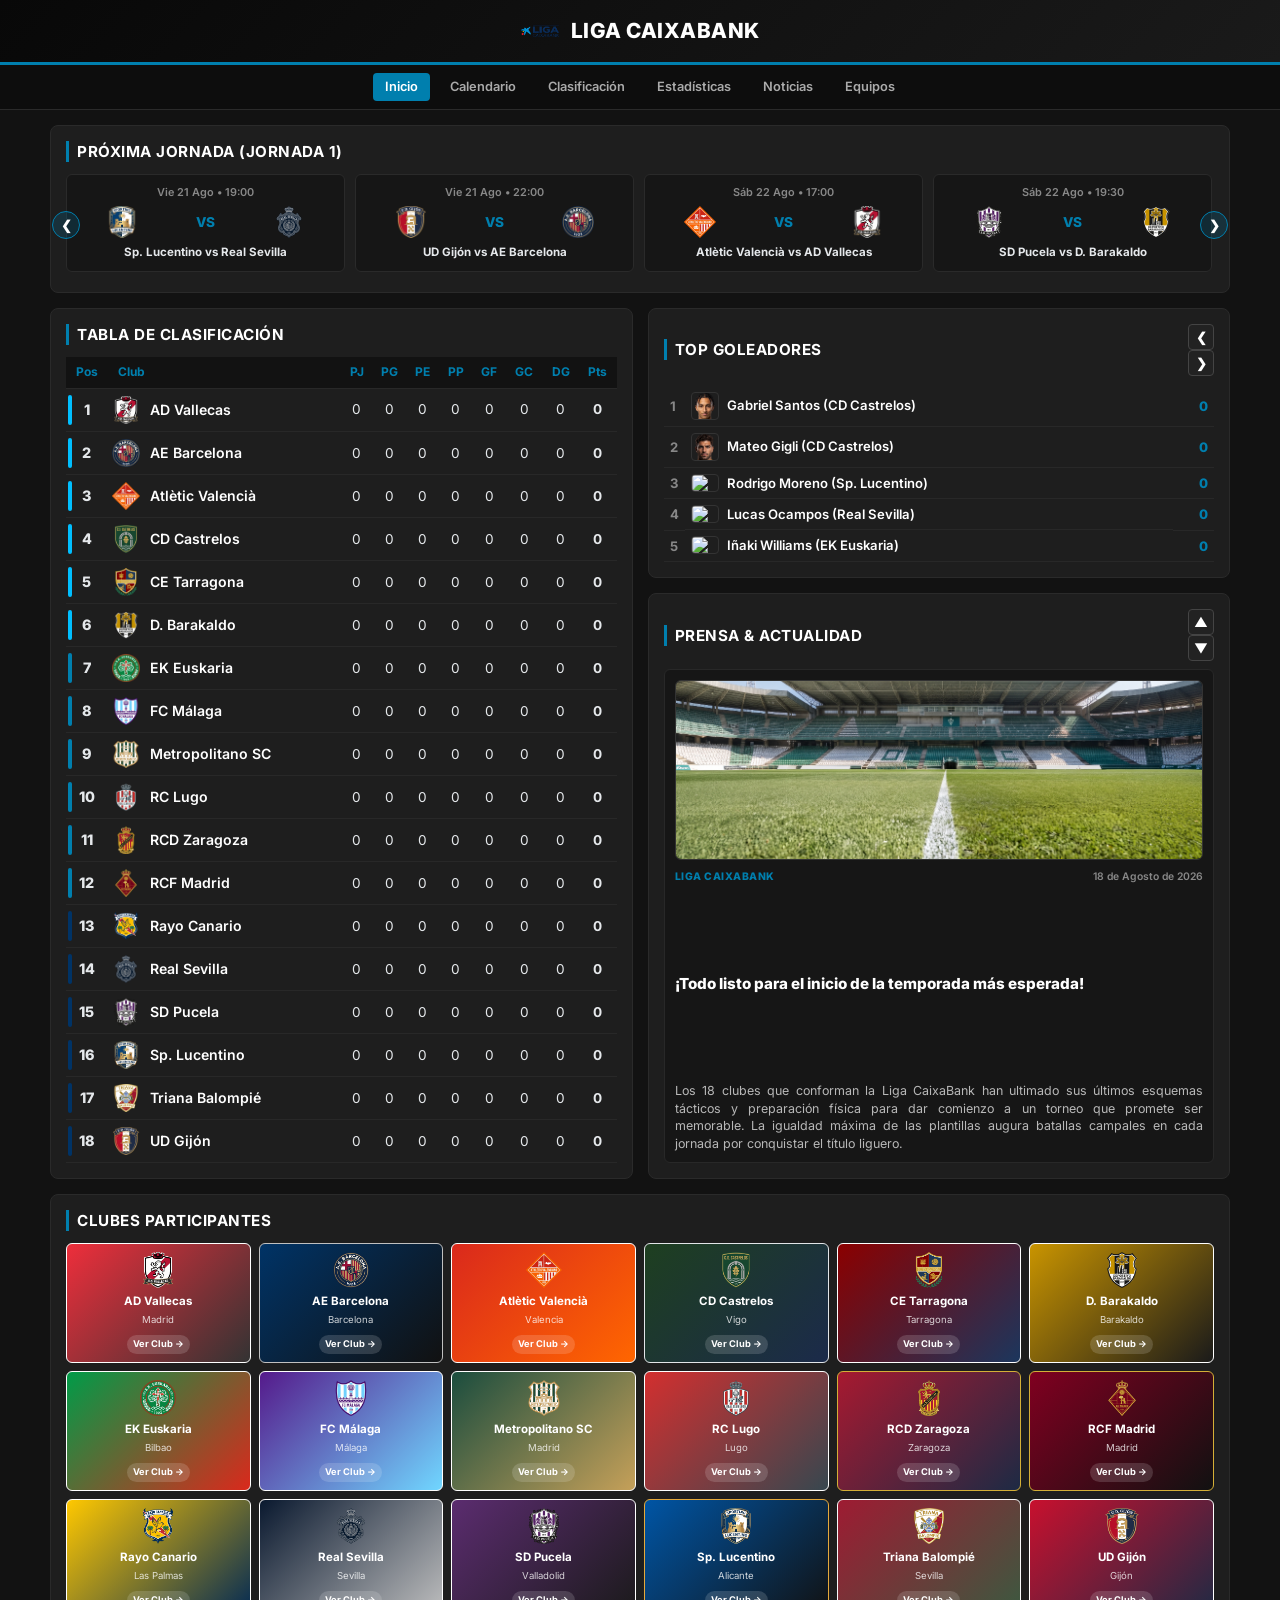
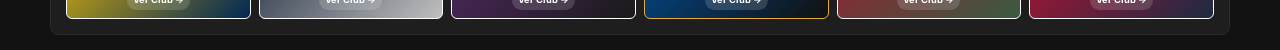
==== commit 8a0aa35b: "Update team names and attributes in index.html" ====
--- a/index.html
+++ b/index.html
@@ -573,11 +573,11 @@
                     <div class="match-card">
                         <div class="match-time">Sáb 22 Ago • 17:00</div>
                         <div class="match-teams">
-                            <div class="team-crest-wrapper"><img src="img/athleticvalenciano.png" alt="" onerror="createSvgFallback(this, 'VAL', '#DA291C', '#FFFFFF')"></div>
+                            <div class="team-crest-wrapper"><img src="img/athleticvalenciano.png" alt="" onerror="createSvgFallback(this, 'ATV', '#DA291C', '#FFFFFF')"></div>
                             <div class="match-vs">VS</div>
                             <div class="team-crest-wrapper"><img src="img/advallecas.png" alt="" onerror="createSvgFallback(this, 'VLL', '#EE2E3B', '#FFFFFF')"></div>
                         </div>
-                        <p style="font-size: 0.72rem; font-weight: 700;">Ath. Valenciano vs AD Vallecas</p>
+                        <p style="font-size: 0.72rem; font-weight: 700;">Atlètic Valencià vs AD Vallecas</p>
                     </div>
 
                     <div class="match-card">
@@ -645,7 +645,7 @@
             </div>
         </section>
 
-        <!-- LAYOUT PRINCIPAL (2 COLUMNAS DE 50%) -->
+        <!-- LAYOUT PRINCIPAL (50% - 50%) -->
         <div class="main-grid">
             
             <!-- COLUMNA IZQUIERDA: TABLA DE CLASIFICACIÓN ORDENADA ALFABÉTICAMENTE -->
@@ -680,8 +680,8 @@
                         <tr>
                             <td class="pos-cell blue-rank-top">3</td>
                             <td class="team-td">
-                                <div class="team-crest-wrapper"><img src="img/athleticvalenciano.png" alt="" onerror="createSvgFallback(this, 'VAL', '#DA291C', '#FFFFFF')"></div>
-                                <a href="equipos/athleticvalenciano.html" class="team-link">Ath. Valenciano</a>
+                                <div class="team-crest-wrapper"><img src="img/athleticvalenciano.png" alt="" onerror="createSvgFallback(this, 'ATV', '#DA291C', '#FFFFFF')"></div>
+                                <a href="equipos/athleticvalenciano.html" class="team-link">Atlètic Valencià</a>
                             </td>
                             <td>0</td><td>0</td><td>0</td><td>0</td><td>0</td><td>0</td><td>0</td><td><strong>0</strong></td>
                         </tr>
@@ -838,7 +838,7 @@
                         <table class="stat-table">
                             <tr><td>1</td><td><img src="img/peke.png" class="player-mini-photo" onerror="this.src='https://via.placeholder.com/28'">Peke (CD Castrelos)</td><td>0</td></tr>
                             <tr><td>2</td><td><img src="img/alexblanco.png" class="player-mini-photo" onerror="this.src='https://via.placeholder.com/28'">Álex Blanco (CD Castrelos)</td><td>0</td></tr>
-                            <tr><td>3</td><td><img src="https://via.placeholder.com/28?text=DS" class="player-mini-photo">David Silva (Ath. Valenciano)</td><td>0</td></tr>
+                            <tr><td>3</td><td><img src="https://via.placeholder.com/28?text=DS" class="player-mini-photo">David Silva (Atlètic Valencià)</td><td>0</td></tr>
                             <tr><td>4</td><td><img src="https://via.placeholder.com/28?text=IM" class="player-mini-photo">Iker Muniain (EK Euskaria)</td><td>0</td></tr>
                             <tr><td>5</td><td><img src="https://via.placeholder.com/28?text=JN" class="player-mini-photo">Jesús Navas (Real Sevilla)</td><td>0</td></tr>
                         </table>
@@ -923,7 +923,7 @@
                                     <span class="news-date">17 de Agosto de 2026</span>
                                 </div>
                                 <h3 class="news-title">Celso Moure reafirma la apuesta firme por la masa social</h3>
-                                <p class="news-desc">El máximo mandatario del conjunto cantero valoró muy positivamente el crecimiento de la masa social y la estabilidad financiera del club en Vigo. "Hacer del Estadio Municipal de Castrelos un fortín inexpugnable es nuestra absoluta prioridad esta campaña", afirmó ante los medios oficiales.</p>
+                                <p class="news-desc">El máximo mandatario del conjunto cantero valoró muy positively el crecimiento de la masa social y la estabilidad financiera del club en Vigo. "Hacer del Estadio Municipal de Castrelos un fortín inexpugnable es nuestra absoluta prioridad esta campaña", afirmó ante los medios oficiales.</p>
                             </div>
                         </div>
 
@@ -990,8 +990,8 @@
                     <a href="equipos/aebarcelona.html" class="btn-team">Ver Club →</a>
                 </div>
                 <div class="team-card bg-athleticvalenciano">
-                    <div class="team-crest-wrapper"><img src="img/athleticvalenciano.png" alt="" onerror="createSvgFallback(this, 'VAL', '#DA291C', '#FFFFFF')"></div>
-                    <h3>Ath. Valenciano</h3>
+                    <div class="team-crest-wrapper"><img src="img/athleticvalenciano.png" alt="" onerror="createSvgFallback(this, 'ATV', '#DA291C', '#FFFFFF')"></div>
+                    <h3>Atlètic Valencià</h3>
                     <p>Valencia</p>
                     <a href="equipos/athleticvalenciano.html" class="btn-team">Ver Club →</a>
                 </div>
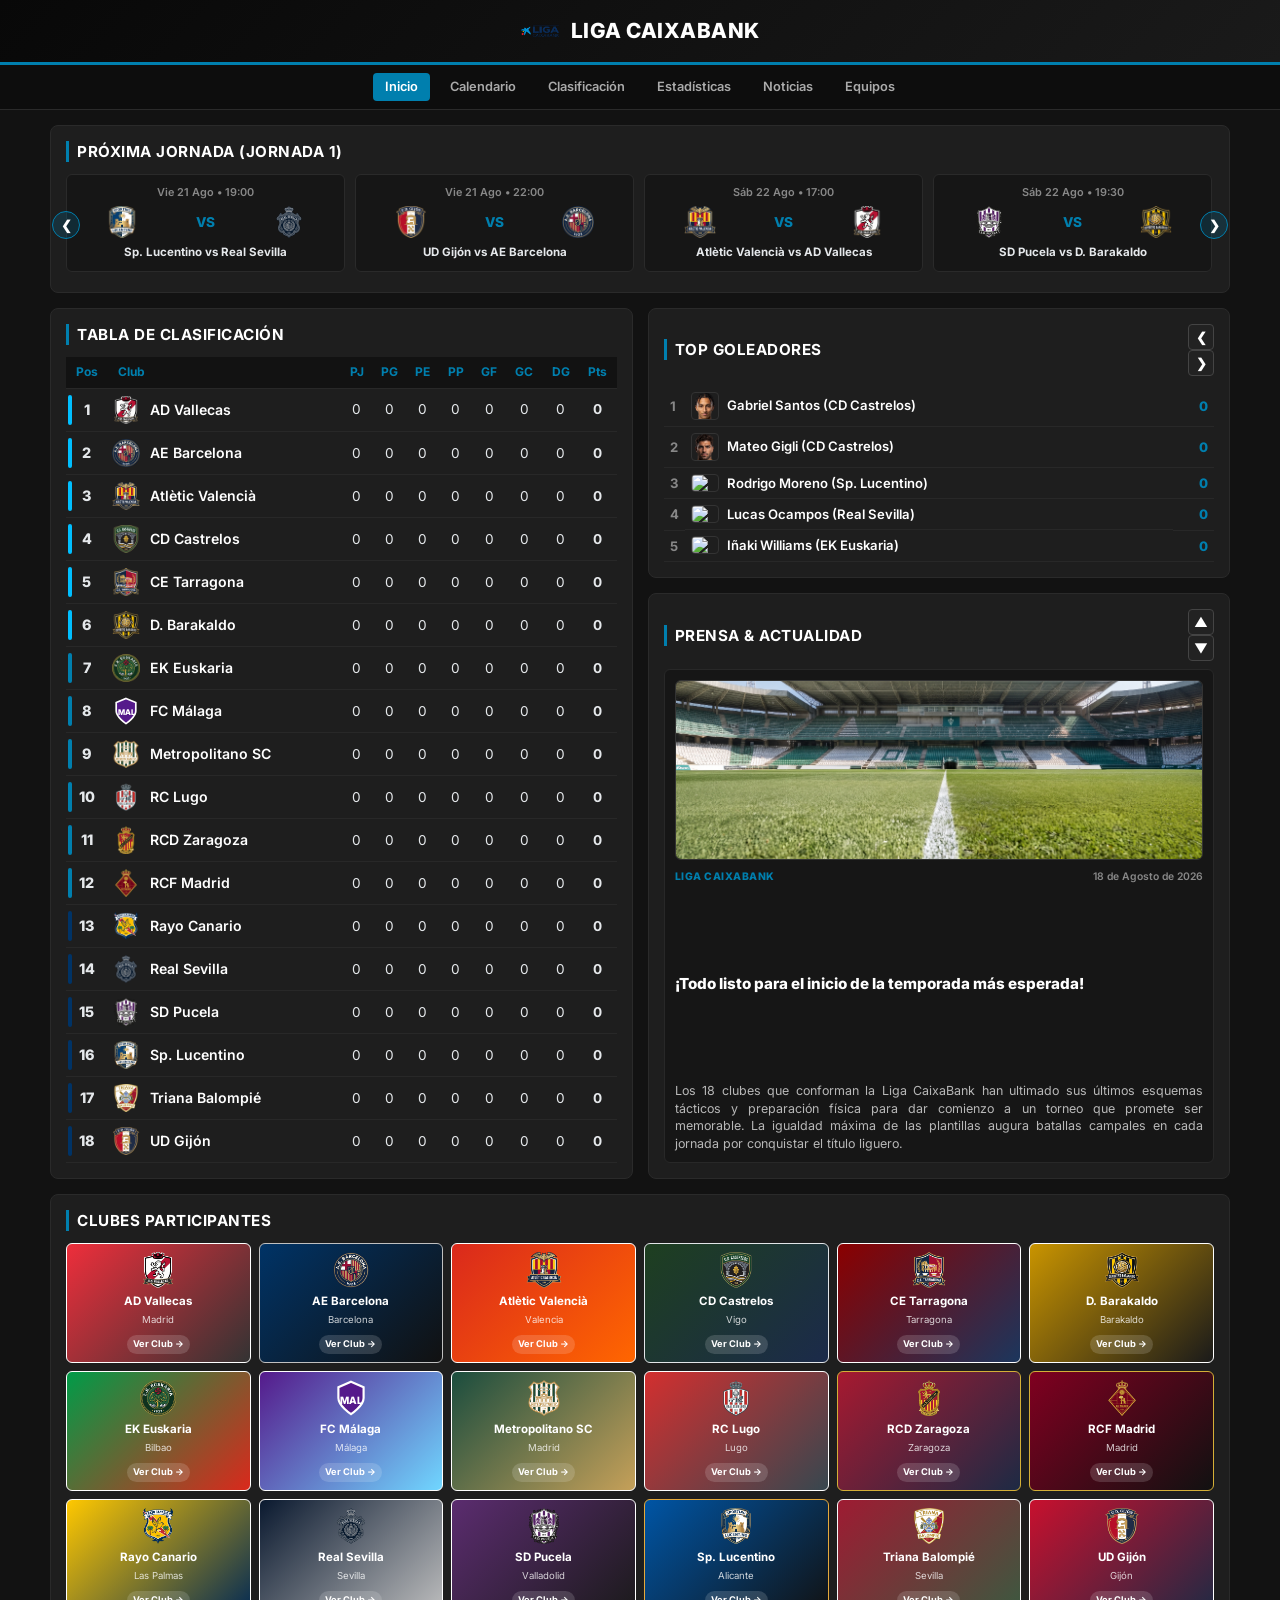
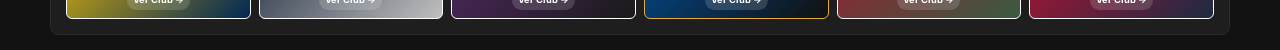
==== commit 0b30f6e2: "Fix typo in news description and add newline" ====
--- a/index.html
+++ b/index.html
@@ -923,7 +923,7 @@
                                     <span class="news-date">17 de Agosto de 2026</span>
                                 </div>
                                 <h3 class="news-title">Celso Moure reafirma la apuesta firme por la masa social</h3>
-                                <p class="news-desc">El máximo mandatario del conjunto cantero valoró muy positively el crecimiento de la masa social y la estabilidad financiera del club en Vigo. "Hacer del Estadio Municipal de Castrelos un fortín inexpugnable es nuestra absoluta prioridad esta campaña", afirmó ante los medios oficiales.</p>
+                                <p class="news-desc">El máximo mandatario del conjunto cantero valoró muy positivamente el crecimiento de la masa social y la estabilidad financiera del club en Vigo. "Hacer del Estadio Municipal de Castrelos un fortín inexpugnable es nuestra absoluta prioridad esta campaña", afirmó ante los medios oficiales.</p>
                             </div>
                         </div>
 
